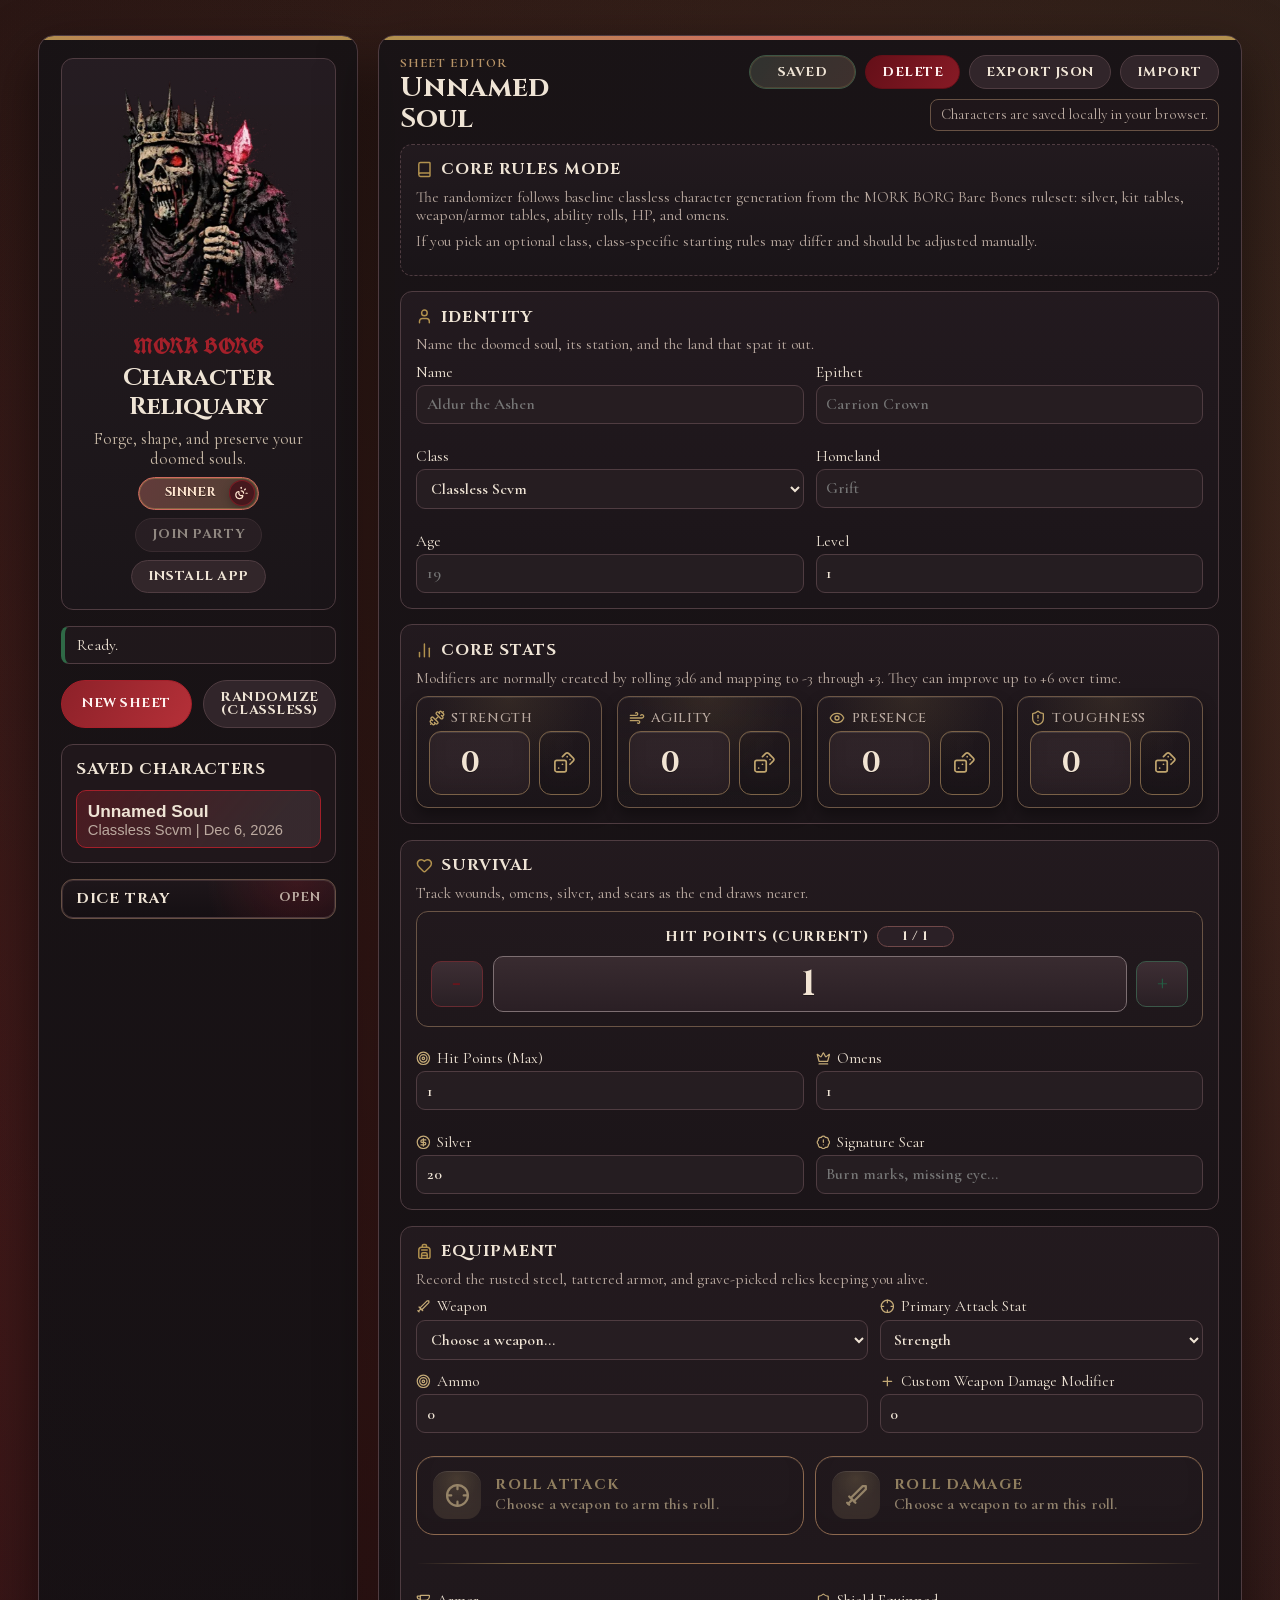
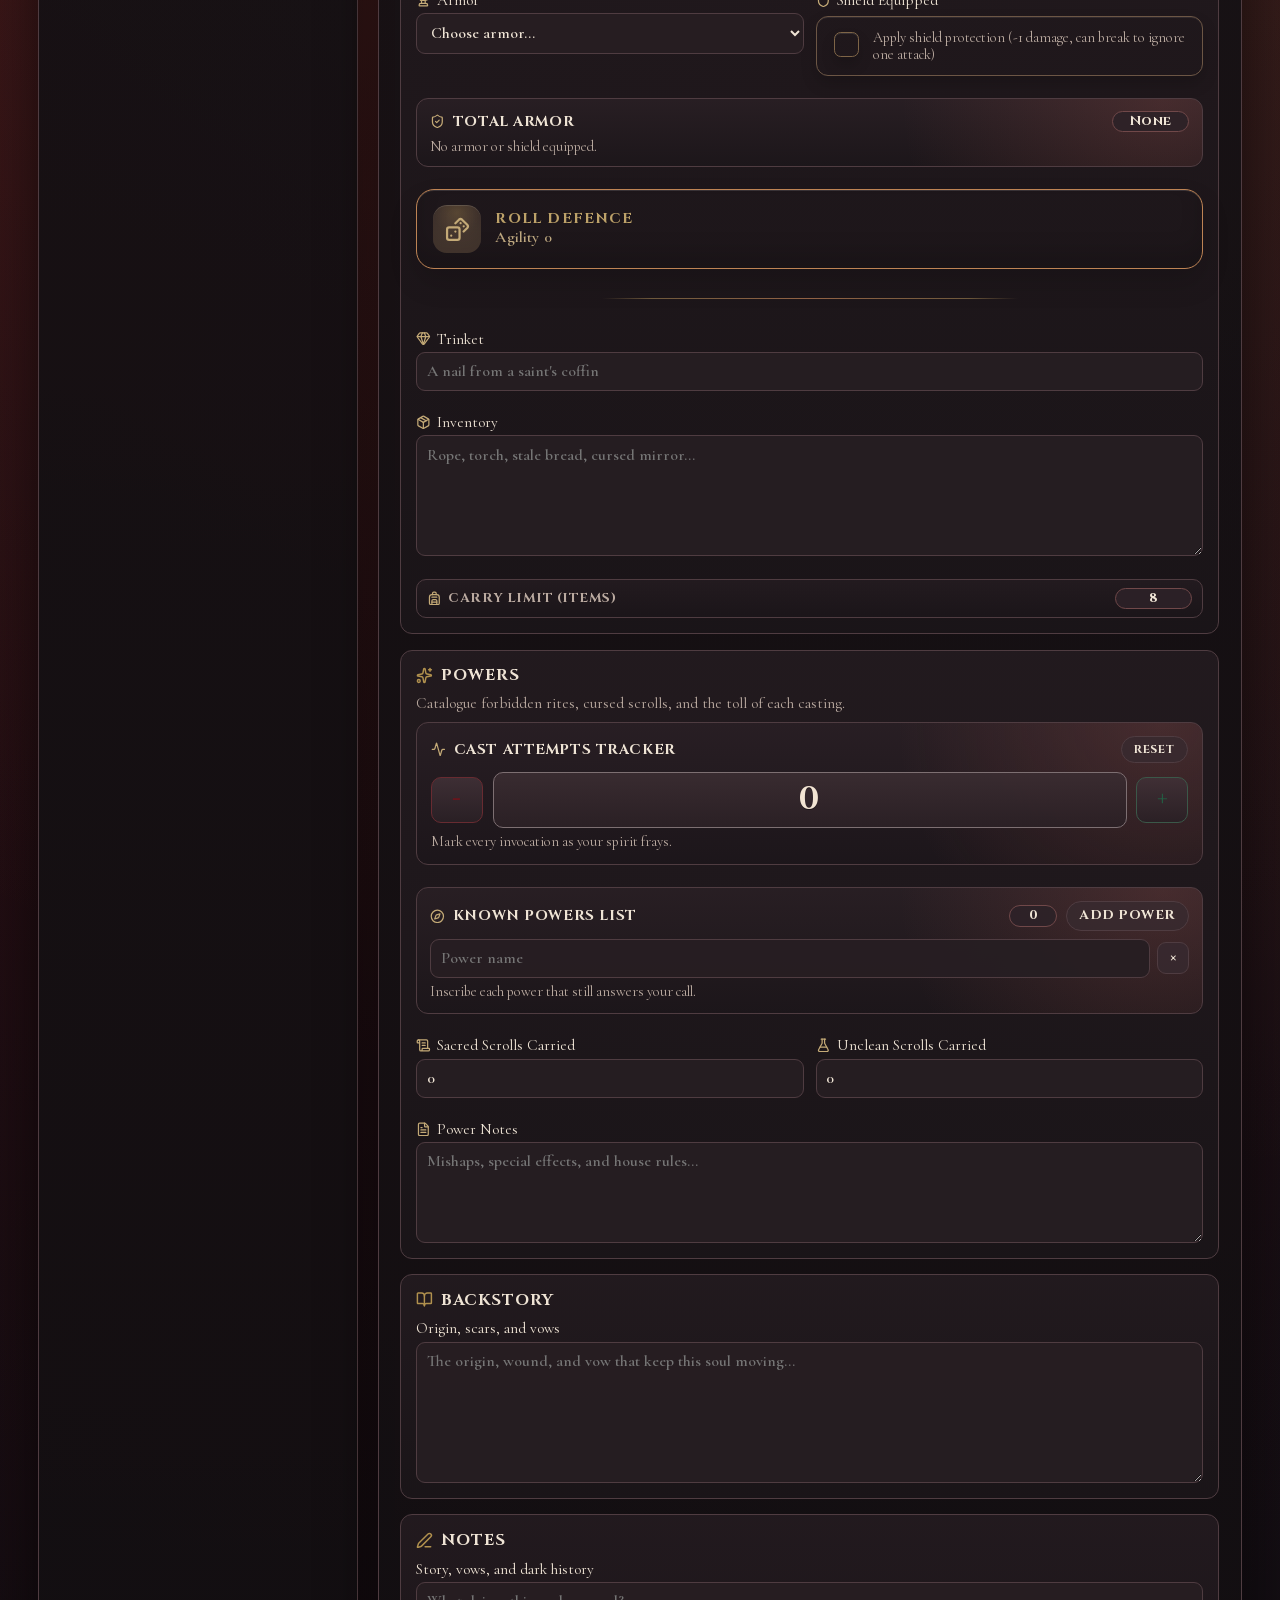
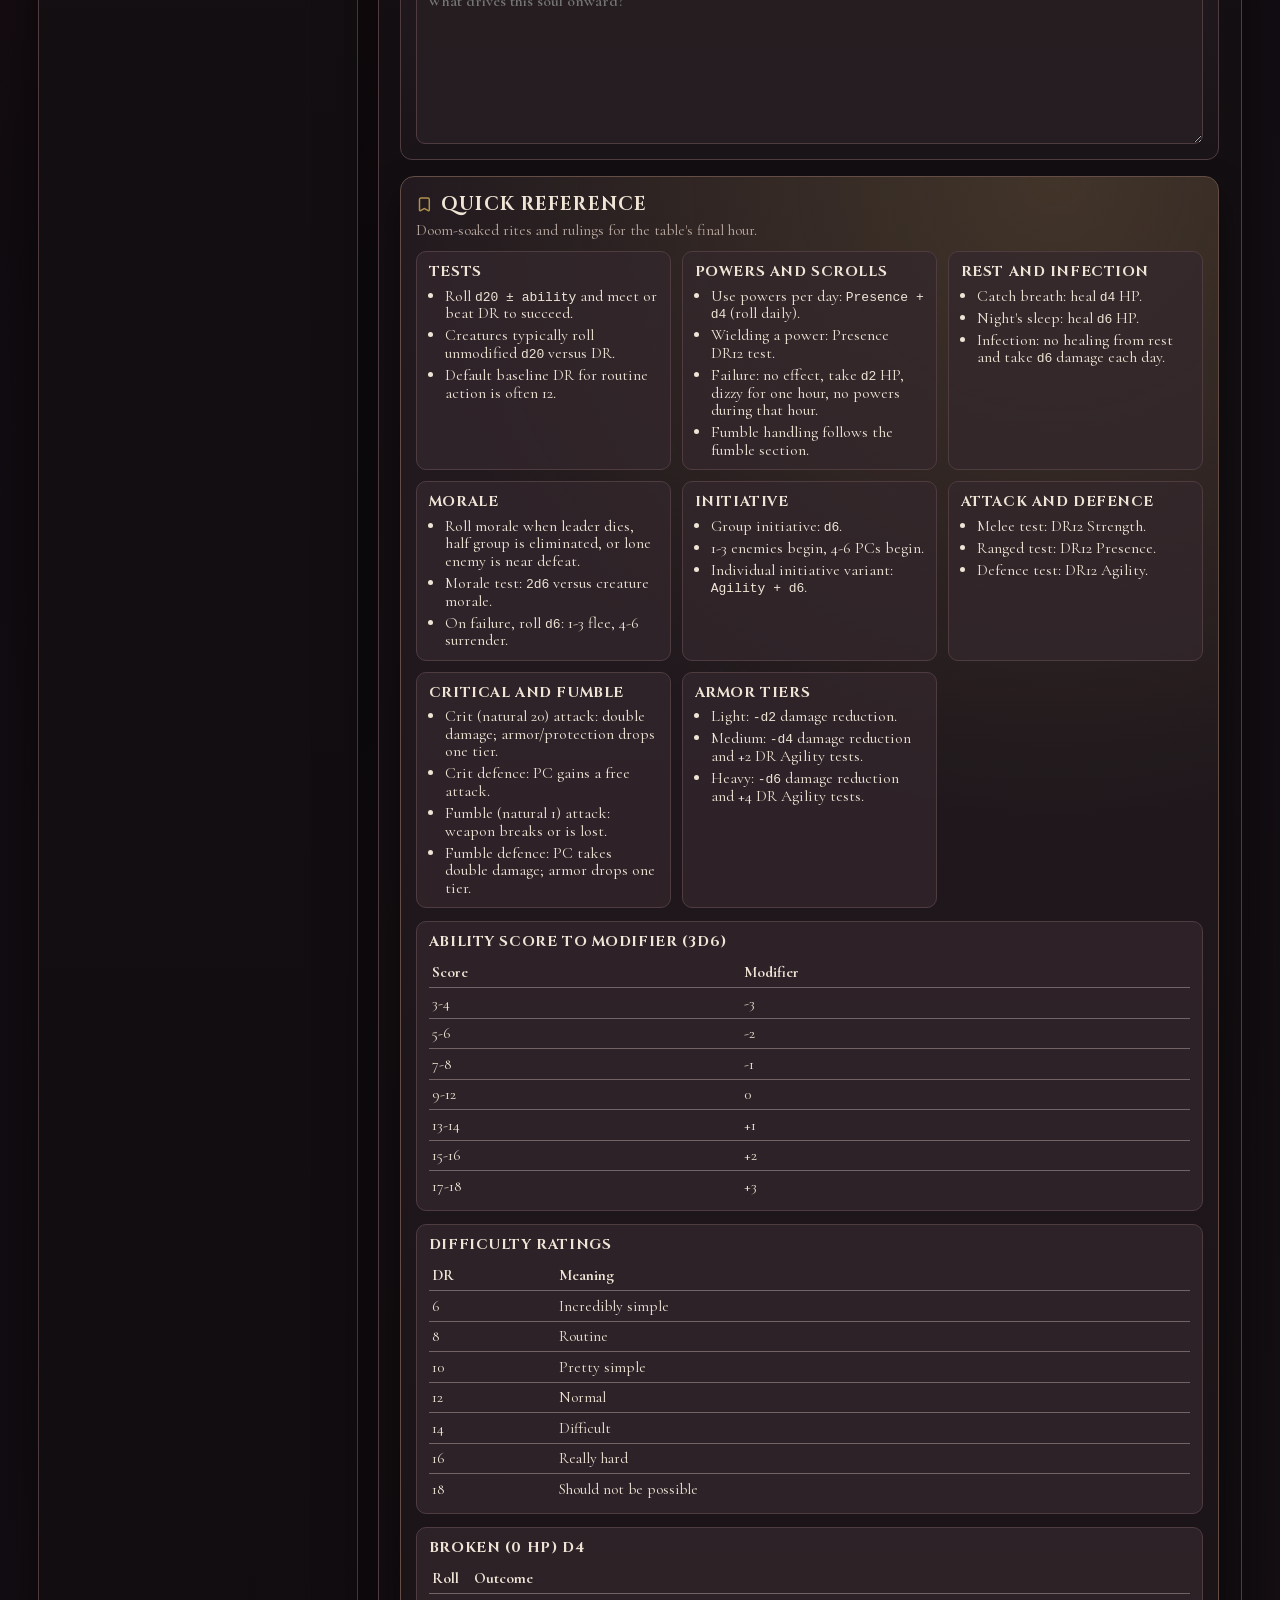
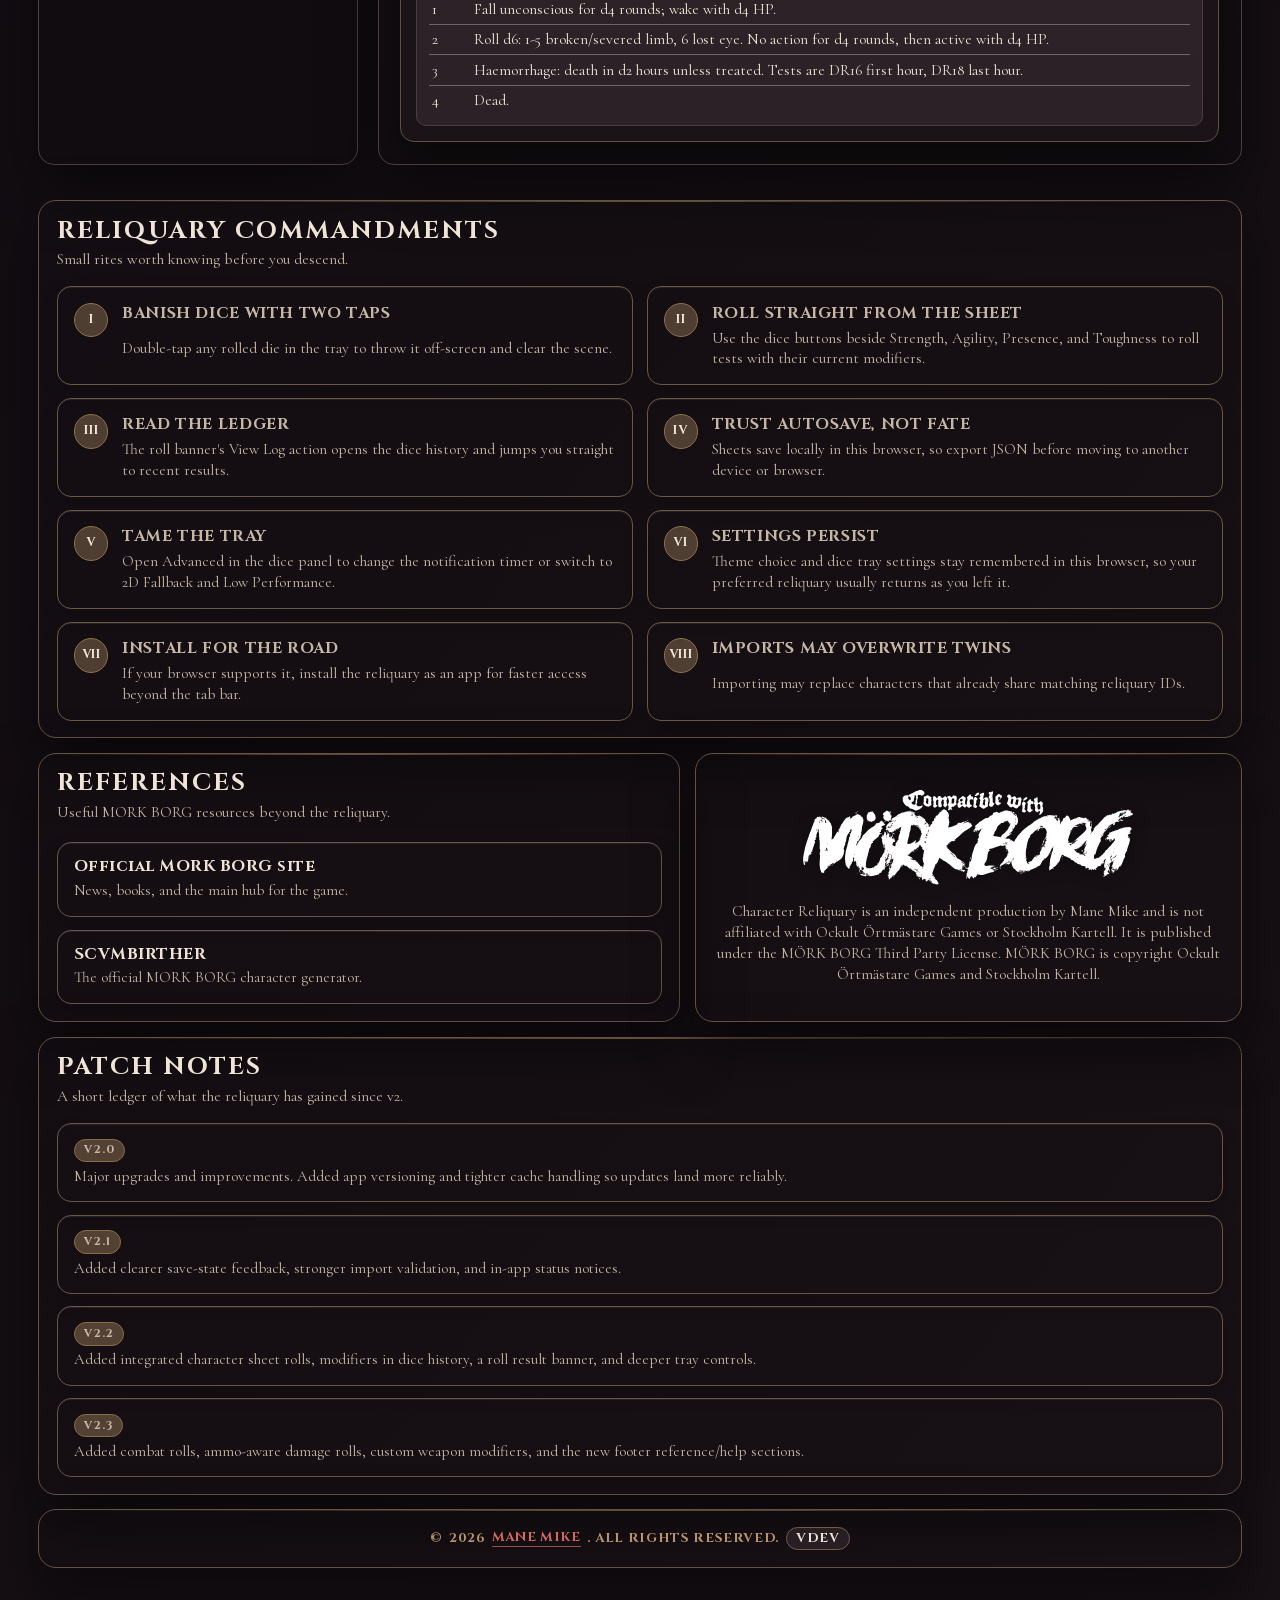
==== public/index.html @ d34fecc7 "Improved roll banner layout and colours" ====
<!doctype html>
<html lang="en">

<head>
  <meta charset="UTF-8" />
  <meta name="viewport" content="width=device-width, initial-scale=1.0" />
  <meta http-equiv="Content-Security-Policy"
    content="default-src 'self'; script-src 'self' 'sha256-rhWmlvLJFRKJzymhoEOUZwun7pP+y8pGT35VsnEVZ4U='; style-src 'self' 'unsafe-inline'; img-src 'self' data: blob:; font-src 'self'; connect-src 'self'; worker-src 'self'; manifest-src 'self'; object-src 'none'; base-uri 'none'; form-action 'self'; frame-src 'none'" />
  <meta name="referrer" content="strict-origin-when-cross-origin" />
  <title>MORK BORG Character Sheet Generator | Character Reliquary</title>
  <meta name="description"
    content="Generate, edit, and store MORK BORG character sheets in Character Reliquary. Randomize classless builds, track stats, and export JSON backups." />
  <meta name="robots" content="index,follow,max-snippet:-1,max-image-preview:large,max-video-preview:-1" />
  <link rel="canonical" href="https://character-reliquary.manemike.com/" />
  <link rel="icon" type="image/webp" href="assets/logos/CRLogo.webp" />
  <link rel="apple-touch-icon" href="/assets/pwa/apple-touch-icon.png" />
  <link rel="manifest" href="/manifest.webmanifest" />
  <meta name="theme-color" content="#120e11" />
  <meta property="og:locale" content="en_US" />
  <meta property="og:type" content="website" />
  <meta property="og:site_name" content="Character Reliquary" />
  <meta property="og:title" content="MORK BORG Character Sheet Generator | Character Reliquary" />
  <meta property="og:description"
    content="Generate, edit, and store MORK BORG character sheets in Character Reliquary. Randomize classless builds, track stats, and export JSON backups." />
  <meta property="og:url" content="https://character-reliquary.manemike.com/" />
  <meta property="og:image" content="https://character-reliquary.manemike.com/assets/logos/CRBanner.webp" />
  <meta property="og:image:alt" content="Character Reliquary banner art" />
  <meta name="twitter:card" content="summary_large_image" />
  <meta name="twitter:title" content="MORK BORG Character Sheet Generator | Character Reliquary" />
  <meta name="twitter:description"
    content="Generate, edit, and store MORK BORG character sheets in Character Reliquary. Randomize classless builds, track stats, and export JSON backups." />
  <meta name="twitter:image" content="https://character-reliquary.manemike.com/assets/logos/CRBanner.webp" />
  <meta name="twitter:image:alt" content="Character Reliquary banner art" />
  <script type="application/ld+json">
      {
        "@context": "https://schema.org",
        "@type": "WebApplication",
        "name": "Character Reliquary",
        "url": "https://character-reliquary.manemike.com/",
        "applicationCategory": "GameApplication",
        "operatingSystem": "Any",
        "description": "Generate, edit, and store MORK BORG character sheets in Character Reliquary. Randomize classless builds, track stats, and export JSON backups.",
        "inLanguage": "en-US",
        "author": {
          "@type": "Person",
          "name": "Mane Mike"
        },
        "creator": {
          "@type": "Person",
          "name": "Mane Mike"
        }
      }
    </script>
  <script src="theme-init.js?v=20260305-csp-init-1"></script>
  <link rel="stylesheet" href="styles.css?v=20260306-footer-mobile-grid-fix-1" />
</head>

<body>
  <div class="app-shell">
    <aside class="vault-panel">
      <div class="brand">
        <div class="brand-logo-wrap">
          <img class="brand-logo brand-logo-dark" src="assets/logos/CRLogo-desktop.webp"
            srcset="assets/logos/CRLogo-mobile.webp 302w, assets/logos/CRLogo-desktop.webp 806w"
            sizes="(max-width: 700px) 34vw, 13rem" alt="Character Reliquary logo" width="806" height="960"
            loading="eager" decoding="async" fetchpriority="high" />
          <img class="brand-logo brand-logo-light" src="assets/logos/CRLogoLight-desktop.webp"
            srcset="assets/logos/CRLogoLight-mobile.webp 302w, assets/logos/CRLogoLight-desktop.webp 806w"
            sizes="(max-width: 700px) 34vw, 13rem" alt="Character Reliquary logo" width="806" height="960"
            loading="eager" decoding="async" fetchpriority="high" />
        </div>
        <div class="brand-copy">
          <p class="brand-mark">MORK BORG</p>
          <div class="brand-title-row">
            <h1>Character Reliquary</h1>
          </div>
          <p class="brand-sub">Forge, shape, and preserve your doomed souls.</p>
          <div class="brand-quick-actions">
            <button id="theme-toggle" class="btn btn-ghost theme-toggle brand-theme-toggle" type="button" role="switch"
              aria-pressed="true" aria-checked="true" aria-label="Switch theme" title="Switch theme">
              <span class="theme-toggle-glyph" aria-hidden="true">
                <i class="stat-lucide theme-toggle-icon" data-lucide="sun-moon"></i>
              </span>
              <span class="theme-toggle-label">Sinner</span>
            </button>
            <span id="join-party-tooltip" class="brand-share-tooltip" aria-label="Join Party coming soon" tabindex="0">
              <button class="btn btn-ghost brand-share-btn" type="button" disabled aria-disabled="true" tabindex="-1">
                Join Party
              </button>
              <span class="brand-share-tooltip-note" role="note">Coming Soon</span>
            </span>
            <button id="install-app" class="btn btn-ghost brand-install-btn" type="button"
              aria-label="Install app locally" title="Install app locally">
              Install App
            </button>
          </div>
        </div>
      </div>

      <p id="status" class="status" role="status" aria-live="polite">Ready.</p>

      <div class="vault-actions">
        <button id="new-character" class="btn btn-primary" type="button">
          New Sheet
        </button>
        <button id="random-character" class="btn btn-ghost" type="button">
          Randomize (Classless)
        </button>
      </div>

      <section class="vault-list-wrap">
        <h2>Saved Characters</h2>
        <p id="list-empty" class="muted">No saved characters yet.</p>
        <ul id="character-list" class="character-list"></ul>
      </section>

      <div id="dice-panel-desktop-slot" class="dice-panel-slot dice-panel-slot-desktop">
        <section id="dice-panel" class="dice-panel" data-collapsed="true">
          <button id="dice-toggle" class="dice-toggle" type="button" aria-expanded="false"
            aria-controls="dice-panel-body">
            <span>Dice Tray</span>
            <span class="dice-toggle-hint">Open</span>
          </button>

          <div id="dice-panel-body" class="dice-panel-body" hidden>
            <div id="dice-preview-host" class="dice-preview-host" aria-hidden="true">
              <canvas id="dice-preview-canvas" aria-label="3D preview dice canvas" hidden></canvas>
              <div id="dice-fallback" class="dice-fallback" hidden></div>
            </div>

            <div class="dice-chip-row" aria-label="Quick dice">
              <button type="button" class="dice-chip" data-dice-chip="d2" aria-pressed="false">d2</button>
              <button type="button" class="dice-chip" data-dice-chip="d4" aria-pressed="false">d4</button>
              <button type="button" class="dice-chip" data-dice-chip="d6" aria-pressed="false">d6</button>
              <button type="button" class="dice-chip" data-dice-chip="d8" aria-pressed="false">d8</button>
              <button type="button" class="dice-chip" data-dice-chip="d10" aria-pressed="false">d10</button>
              <button type="button" class="dice-chip" data-dice-chip="d12" aria-pressed="false">d12</button>
              <button type="button" class="dice-chip" data-dice-chip="d20" aria-pressed="false">d20</button>
              <button type="button" class="dice-chip" data-dice-chip="d100" aria-pressed="false">d100</button>
            </div>

            <div class="dice-controls">
              <button id="dice-roll-btn" class="btn btn-primary dice-roll-btn" type="button">
                Roll d20
              </button>
              <button id="dice-clear-btn" class="btn btn-ghost dice-clear-btn" type="button">
                Clear
              </button>
            </div>

            <p id="dice-status" class="dice-status" role="status" aria-live="polite">
              Dice tray ready.
            </p>

            <section class="dice-history-wrap">
              <h4>Last 10 Rolls</h4>
              <ul id="dice-history" class="dice-history"></ul>
              <button id="dice-purge-btn" class="btn btn-danger dice-purge-btn" type="button">
                Purge The Ledgers
              </button>
            </section>

            <details id="dice-advanced" class="dice-advanced">
              <summary>Advanced</summary>
              <div class="dice-advanced-grid">
                <label class="dice-switch-label" for="dice-force-2d">
                  <input id="dice-force-2d" type="checkbox" />
                  Force 2D Fallback
                </label>
                <label class="dice-switch-label" for="dice-low-performance">
                  <input id="dice-low-performance" type="checkbox" />
                  Low Performance
                </label>
                <label class="dice-setting-field" for="dice-banner-seconds">
                  <span class="dice-setting-label">Notification Timer</span>
                  <span class="dice-setting-input">
                    <input id="dice-banner-seconds" type="number" min="5" max="120" step="1" inputmode="numeric" />
                    <span class="dice-setting-suffix">seconds</span>
                  </span>
                </label>
              </div>
            </details>
          </div>
        </section>
      </div>
    </aside>

    <main class="sheet-panel">
      <header class="sheet-header">
        <div>
          <p class="section-kicker">Sheet Editor</p>
          <h2 class="sheet-title-row">
            <span id="sheet-title">Unnamed Soul</span>
            <span id="sheet-title-epithet" class="sheet-title-epithet" hidden></span>
          </h2>
        </div>

        <div class="header-actions">
          <button id="save-indicator" class="btn btn-ghost autosave-indicator" type="button" disabled
            aria-disabled="true" aria-live="polite" aria-atomic="true" tabindex="-1" title="Changes saved locally"
            data-state="saved">
            Saved
          </button>
          <button id="delete-character" class="btn btn-danger" type="button">
            Delete
          </button>
          <div class="header-actions-secondary">
            <button id="export-character" class="btn btn-ghost" type="button">
              Export JSON
            </button>
            <button id="import-character" class="btn btn-ghost" type="button">
              Import
            </button>
          </div>
          <input id="import-file" type="file" accept=".json" hidden />
          <p class="header-actions-note">Characters are saved locally in your browser.</p>
        </div>
      </header>

      <form id="character-form" autocomplete="off">
        <section class="sheet-section rules-section">
          <h3 class="heading-with-icon">
            <i class="heading-lucide" data-lucide="book" aria-hidden="true"></i>
            <span>Core Rules Mode</span>
          </h3>
          <p class="field-help">
            The randomizer follows baseline classless character generation from the MORK BORG
            Bare Bones ruleset: silver, kit tables, weapon/armor tables, ability rolls, HP, and
            omens.
          </p>
          <p class="field-help">
            If you pick an optional class, class-specific starting rules may differ and should be
            adjusted manually.
          </p>
        </section>

        <section class="sheet-section">
          <h3 class="heading-with-icon">
            <i class="heading-lucide" data-lucide="user" aria-hidden="true"></i>
            <span>Identity</span>
          </h3>
          <p class="field-help">Name the doomed soul, its station, and the land that spat it out.</p>
          <div class="fields two-col">
            <label>
              Name
              <input id="name" maxlength="60" placeholder="Aldur the Ashen" />
            </label>
            <label>
              Epithet
              <input id="epithet" list="epithet-options" maxlength="80" placeholder="Carrion Crown" />
              <datalist id="epithet-options">
                <option value="Bearer of Rotten Light"></option>
                <option value="Saint of Ruined Bells"></option>
                <option value="Sworn to the Last Dusk"></option>
                <option value="Pilgrim of the Burning Mire"></option>
                <option value="Keeper of Splintered Teeth"></option>
                <option value="Witness to the Black Sun"></option>
                <option value="Vagrant of Broken Relics"></option>
                <option value="Herald of the Pale Feast"></option>
                <option value="Ash-Crowned Graverobber"></option>
                <option value="Bell-Toll Penitent"></option>
              </datalist>
            </label>
            <label>
              Class
              <select id="className">
                <option value="Classless Scvm">Classless Scvm</option>
                <option value="Fanged Deserter">Fanged Deserter</option>
                <option value="Gutterborn Scum">Gutterborn Scum</option>
                <option value="Esoteric Hermit">Esoteric Hermit</option>
                <option value="Wretched Royalty">Wretched Royalty</option>
                <option value="Heretical Priest">Heretical Priest</option>
                <option value="Occult Herbmaster">Occult Herbmaster</option>
                <option value="Pale One">Pale One</option>
                <option value="Child of the Swamp">Child of the Swamp</option>
                <option value="Other">Other / Homebrew</option>
              </select>
            </label>
            <label>
              Homeland
              <input id="homeland" list="homeland-options" maxlength="80" placeholder="Grift" />
              <datalist id="homeland-options">
                <option value="Grift"></option>
                <option value="Kerguz"></option>
                <option value="Sarkash"></option>
                <option value="Tveland"></option>
                <option value="Bergen Chrypt"></option>
                <option value="Galgenbeck outskirts"></option>
                <option value="Valley of the Unfortunate Undead"></option>
                <option value="A nameless plague village"></option>
                <option value="An unmarked battlefield"></option>
                <option value="A ruined monastery"></option>
              </datalist>
            </label>
            <label>
              Age
              <input id="age" type="number" min="8" max="120" step="1" placeholder="19" />
            </label>
            <label>
              Level
              <input id="level" type="number" min="1" max="20" step="1" />
            </label>
          </div>
        </section>

        <section class="sheet-section">
          <h3 class="heading-with-icon">
            <i class="heading-lucide" data-lucide="bar-chart-2" aria-hidden="true"></i>
            <span>Core Stats</span>
          </h3>
          <p class="field-help">
            Modifiers are normally created by rolling 3d6 and mapping to -3 through +3. They can
            improve up to +6 over time.
          </p>
          <div class="fields stat-grid core-stats-grid">
            <div class="core-stat-field">
              <label class="label-with-icon" for="strength">
                <i class="stat-lucide" data-lucide="dumbbell" aria-hidden="true"></i>
                <span>Strength</span>
              </label>
              <div class="core-stat-controls">
                <input class="core-stat-input" id="strength" type="number" min="-3" max="6" step="1" />
                <button class="core-stat-roll-btn" type="button" data-core-stat-roll="strength"
                  aria-label="Roll Strength test" title="Roll Strength test">
                  <i class="core-stat-roll-icon" data-lucide="dices" aria-hidden="true"></i>
                </button>
              </div>
            </div>
            <div class="core-stat-field">
              <label class="label-with-icon" for="agility">
                <i class="stat-lucide" data-lucide="wind" aria-hidden="true"></i>
                <span>Agility</span>
              </label>
              <div class="core-stat-controls">
                <input class="core-stat-input" id="agility" type="number" min="-3" max="6" step="1" />
                <button class="core-stat-roll-btn" type="button" data-core-stat-roll="agility"
                  aria-label="Roll Agility test" title="Roll Agility test">
                  <i class="core-stat-roll-icon" data-lucide="dices" aria-hidden="true"></i>
                </button>
              </div>
            </div>
            <div class="core-stat-field">
              <label class="label-with-icon" for="presence">
                <i class="stat-lucide" data-lucide="eye" aria-hidden="true"></i>
                <span>Presence</span>
              </label>
              <div class="core-stat-controls">
                <input class="core-stat-input" id="presence" type="number" min="-3" max="6" step="1" />
                <button class="core-stat-roll-btn" type="button" data-core-stat-roll="presence"
                  aria-label="Roll Presence test" title="Roll Presence test">
                  <i class="core-stat-roll-icon" data-lucide="dices" aria-hidden="true"></i>
                </button>
              </div>
            </div>
            <div class="core-stat-field">
              <label class="label-with-icon" for="toughness">
                <i class="stat-lucide" data-lucide="shield-alert" aria-hidden="true"></i>
                <span>Toughness</span>
              </label>
              <div class="core-stat-controls">
                <input class="core-stat-input" id="toughness" type="number" min="-3" max="6" step="1" />
                <button class="core-stat-roll-btn" type="button" data-core-stat-roll="toughness"
                  aria-label="Roll Toughness test" title="Roll Toughness test">
                  <i class="core-stat-roll-icon" data-lucide="dices" aria-hidden="true"></i>
                </button>
              </div>
            </div>
          </div>
        </section>

        <section class="sheet-section">
          <h3 class="heading-with-icon">
            <i class="heading-lucide" data-lucide="heart" aria-hidden="true"></i>
            <span>Survival</span>
          </h3>
          <p class="field-help">Track wounds, omens, silver, and scars as the end draws nearer.</p>
          <div class="fields two-col">
            <article class="power-tracker-card hp-tracker-card span-2" id="hp-current-card">
              <div class="power-tracker-head">
                <h4>Hit Points (Current)</h4>
                <output id="hp-current-counter" class="tracker-count">1 / 1</output>
              </div>
              <div class="tracker-controls">
                <button class="tracker-btn tracker-btn-minus" type="button" data-hp-action="decrement"
                  aria-label="Decrease current hit points">
                  -
                </button>
                <output id="hp-current-display" class="tracker-value hp-tracker-value">
                  <span id="hp-current-value">1</span>
                  <span id="hp-current-skull" class="hp-current-skull" hidden aria-hidden="true">☠</span>
                </output>
                <button class="tracker-btn tracker-btn-plus" type="button" data-hp-action="increment"
                  aria-label="Increase current hit points">
                  +
                </button>
              </div>
              <p id="hp-current-hint" class="tracker-hint" hidden>Current HP cannot exceed Max HP.</p>
              <input id="hpCurrent" type="number" min="-30" max="50" step="1" hidden aria-hidden="true" />
            </article>
            <label>
              <span class="label-with-icon">
                <i class="stat-lucide" data-lucide="target" aria-hidden="true"></i>
                <span>Hit Points (Max)</span>
              </span>
              <input id="hpMax" type="number" min="1" max="30" step="1" />
            </label>
            <label>
              <span class="label-with-icon">
                <i class="stat-lucide" data-lucide="crown" aria-hidden="true"></i>
                <span>Omens</span>
              </span>
              <input id="omens" type="number" min="0" max="9" step="1" />
            </label>
            <label>
              <span class="label-with-icon">
                <i class="stat-lucide" data-lucide="circle-dollar-sign" aria-hidden="true"></i>
                <span>Silver</span>
              </span>
              <input id="silver" type="number" min="0" max="9999" step="1" />
            </label>
            <label>
              <span class="label-with-icon">
                <i class="stat-lucide" data-lucide="badge-alert" aria-hidden="true"></i>
                <span>Signature Scar</span>
              </span>
              <input id="scars" maxlength="120" placeholder="Burn marks, missing eye..." />
            </label>
          </div>
        </section>

        <section class="sheet-section">
          <h3 class="heading-with-icon">
            <i class="heading-lucide" data-lucide="backpack" aria-hidden="true"></i>
            <span>Equipment</span>
          </h3>
          <p class="field-help">
            Record the rusted steel, tattered armor, and grave-picked relics keeping you alive.
          </p>
          <div class="fields two-col">
            <div class="equipment-attack-cluster span-2">
              <label>
                <span class="label-with-icon">
                  <i id="weapon-field-icon" class="stat-lucide" data-lucide="sword" aria-hidden="true"></i>
                  <span>Weapon</span>
                </span>
                <select id="weapon">
                  <option value="">Choose a weapon...</option>
                  <option value="Unarmed (d2)">Unarmed (d2)</option>
                  <option value="Femur (d4)">Femur (d4)</option>
                  <option value="Staff (d4)">Staff (d4)</option>
                  <option value="Shortsword (d4)">Shortsword (d4)</option>
                  <option value="Knife (d4)">Knife (d4)</option>
                  <option value="Warhammer (d6)">Warhammer (d6)</option>
                  <option value="Sword (d6)">Sword (d6)</option>
                  <option value="Bow (d6)">
                    Bow (d6)
                  </option>
                  <option value="Flail (d8)">Flail (d8)</option>
                  <option value="Crossbow (d8)">
                    Crossbow (d8)
                  </option>
                  <option value="Zweihander (d10)">Zweihander (d10)</option>
                  <option value="__custom__">Custom weapon...</option>
                </select>
              </label>
              <label>
                <span class="label-with-icon">
                  <i class="stat-lucide" data-lucide="crosshair" aria-hidden="true"></i>
                  <span>Primary Attack Stat</span>
                </span>
                <select id="attack">
                  <option value="Strength">Strength</option>
                  <option value="Presence">Presence</option>
                </select>
              </label>
              <label>
                <span class="label-with-icon">
                  <i class="stat-lucide" data-lucide="target" aria-hidden="true"></i>
                  <span>Ammo</span>
                </span>
                <input id="ammo" type="number" min="0" max="999" step="1" inputmode="numeric" />
              </label>
              <label>
                <span class="label-with-icon">
                  <i class="stat-lucide" data-lucide="plus" aria-hidden="true"></i>
                  <span>Custom Weapon Damage Modifier</span>
                </span>
                <input id="weaponCustomDamageModifier" type="number" min="-20" max="20" step="1" inputmode="numeric" />
              </label>
            </div>
            <label id="weapon-custom-name-wrap" class="is-hidden" hidden>
              Custom Weapon Name
              <input id="weaponCustomName" maxlength="80" placeholder="Hooked chainblade" disabled />
            </label>
            <label id="weapon-custom-die-wrap" class="is-hidden" hidden>
              Custom Weapon Damage Die (dX)
              <input id="weaponCustomDie" type="number" min="2" max="20" step="1" disabled />
            </label>
            <div class="equipment-roll-row equipment-attack-row equipment-roll-row-split span-2">
              <button id="attack-roll-btn" class="equipment-roll-btn equipment-attack-btn" type="button"
                data-attack-roll disabled>
                <span class="equipment-roll-btn-glyph" aria-hidden="true">
                  <i class="stat-lucide equipment-roll-btn-icon" data-lucide="crosshair"></i>
                </span>
                <span class="equipment-roll-btn-copy">
                  <span class="equipment-roll-btn-label">Roll Attack</span>
                  <span id="attack-roll-btn-meta" class="equipment-roll-btn-meta">Choose a weapon to arm this
                    roll.</span>
                </span>
              </button>
              <button id="attack-damage-roll-btn" class="equipment-roll-btn equipment-attack-damage-btn" type="button"
                data-attack-damage-roll disabled>
                <span class="equipment-roll-btn-glyph" aria-hidden="true">
                  <i id="attack-damage-roll-icon" class="stat-lucide equipment-roll-btn-icon" data-lucide="sword"></i>
                </span>
                <span class="equipment-roll-btn-copy">
                  <span class="equipment-roll-btn-label">Roll Damage</span>
                  <span id="attack-damage-roll-btn-meta" class="equipment-roll-btn-meta">Choose a weapon to arm this
                    roll.</span>
                </span>
              </button>
            </div>
            <div class="equipment-roll-break equipment-roll-break-attack span-2" data-sheet-roll-break
              aria-hidden="true"></div>
            <label>
              <span class="label-with-icon">
                <i class="stat-lucide" data-lucide="anvil" aria-hidden="true"></i>
                <span>Armor</span>
              </span>
              <select id="armor">
                <option value="">Choose armor...</option>
                <option value="No armor">No armor</option>
                <option value="Light armor (-d2 damage)">Light armor (-d2 damage)</option>
                <option value="Medium armor (-d4 damage, DR +2 Agility tests)">
                  Medium armor (-d4 damage, DR +2 Agility tests)
                </option>
                <option value="Heavy armor (-d6 damage, DR +4 Agility tests)">
                  Heavy armor (-d6 damage, DR +4 Agility tests)
                </option>
                <option value="__custom__">Custom armor...</option>
              </select>
            </label>
            <label id="armor-custom-name-wrap" class="is-hidden" hidden>
              Custom Armor Name
              <input id="armorCustomName" maxlength="80" placeholder="Barbed lamellar" disabled />
            </label>
            <label id="armor-custom-die-wrap" class="is-hidden" hidden>
              Custom Armor Reduction Die (dX)
              <input id="armorCustomDie" type="number" min="2" max="20" step="1" disabled />
            </label>
            <label class="equipment-toggle">
              <span class="label-with-icon">
                <i class="stat-lucide" data-lucide="shield" aria-hidden="true"></i>
                <span>Shield Equipped</span>
              </span>
              <span class="checkbox-row checkbox-row-shield">
                <input id="shieldEquipped" type="checkbox" />
                <span>Apply shield protection (-1 damage, can break to ignore one attack)</span>
              </span>
            </label>
            <article class="equipment-summary-card span-2" id="armor-summary-card">
              <div class="equipment-summary-head">
                <h4 class="heading-with-icon">
                  <i class="stat-lucide" data-lucide="shield-check" aria-hidden="true"></i>
                  <span>Total Armor</span>
                </h4>
                <output id="armor-total-value" class="tracker-count">None</output>
              </div>
              <p id="armor-total-meta" class="tracker-hint">No armor or shield equipped.</p>
            </article>
            <div class="equipment-roll-row equipment-defence-row span-2">
              <button id="defence-roll-btn" class="equipment-roll-btn equipment-defence-btn" type="button"
                data-defence-roll>
                <span class="equipment-roll-btn-glyph" aria-hidden="true">
                  <i class="stat-lucide equipment-roll-btn-icon" data-lucide="dices"></i>
                </span>
                <span class="equipment-roll-btn-copy">
                  <span class="equipment-roll-btn-label">Roll Defence</span>
                  <span id="defence-roll-btn-meta" class="equipment-roll-btn-meta">Agility +0</span>
                </span>
              </button>
            </div>
            <div class="equipment-roll-break equipment-roll-break-defence span-2" data-sheet-roll-break
              aria-hidden="true"></div>
            <div id="scroll-gear-warning" class="tracker-hint equipment-warning span-2" hidden>
              <span class="equipment-warning-text">
                Warning: scroll Powers normally fail while using a zweihander or medium/heavy armor.
                This may be overridden by the GM.
              </span>
              <button id="scroll-gear-warning-dismiss" class="equipment-warning-dismiss" type="button"
                aria-label="Dismiss scroll equipment warning" title="Dismiss warning">
                ×
              </button>
            </div>
            <label class="span-2">
              <span class="label-with-icon">
                <i class="stat-lucide" data-lucide="gem" aria-hidden="true"></i>
                <span>Trinket</span>
              </span>
              <input id="trinket" list="trinket-options" maxlength="120" placeholder="A nail from a saint's coffin" />
              <datalist id="trinket-options">
                <option value="A tooth carved with scripture"></option>
                <option value="A key with no known lock"></option>
                <option value="A mirror shard showing another face"></option>
                <option value="A bell that rings only underwater"></option>
                <option value="A vial of grave dirt and silver filings"></option>
                <option value="A saint's fingerbone wrapped in linen"></option>
                <option value="A black coin stamped with a blind eye"></option>
                <option value="A prayer strip sewn into skin"></option>
                <option value="A rusted knucklebone reliquary"></option>
                <option value="A tiny iron idol missing its head"></option>
              </datalist>
            </label>
            <label class="span-2">
              <span class="label-with-icon">
                <i class="stat-lucide" data-lucide="package" aria-hidden="true"></i>
                <span>Inventory</span>
              </span>
              <textarea id="inventory" rows="5" placeholder="Rope, torch, stale bread, cursed mirror..."></textarea>
            </label>
            <article class="power-summary-chip span-2">
              <span class="power-summary-label label-with-icon">
                <i class="stat-lucide" data-lucide="backpack" aria-hidden="true"></i>
                <span>Carry Limit (Items)</span>
              </span>
              <output id="carry-limit-readout" class="tracker-count">8</output>
            </article>
          </div>
        </section>

        <section class="sheet-section">
          <h3 class="heading-with-icon">
            <i class="heading-lucide" data-lucide="sparkles" aria-hidden="true"></i>
            <span>Powers</span>
          </h3>
          <p class="field-help">Catalogue forbidden rites, cursed scrolls, and the toll of each casting.</p>
          <div class="fields two-col">
            <div class="power-trackers power-trackers-single span-2">
              <article class="power-tracker-card" id="powers-cast-card">
                <div class="power-tracker-head power-tracker-head-with-action">
                  <h4 class="heading-with-icon">
                    <i class="stat-lucide" data-lucide="activity" aria-hidden="true"></i>
                    <span>Cast Attempts Tracker</span>
                  </h4>
                  <button class="btn btn-ghost tracker-reset-btn" type="button" data-power-action="reset"
                    data-power-target="cast" aria-label="Reset cast attempts">
                    Reset
                  </button>
                </div>
                <div class="tracker-controls">
                  <button class="tracker-btn tracker-btn-minus" type="button" data-power-action="decrement"
                    data-power-target="cast" aria-label="Decrease cast attempts">
                    -
                  </button>
                  <output id="powers-cast-display" class="tracker-value">0</output>
                  <button class="tracker-btn tracker-btn-plus" type="button" data-power-action="increment"
                    data-power-target="cast" aria-label="Increase cast attempts">
                    +
                  </button>
                </div>
                <p class="tracker-hint">Mark every invocation as your spirit frays.</p>
              </article>
            </div>
            <article class="known-powers-block span-2">
              <div class="known-powers-head">
                <h4 class="heading-with-icon">
                  <i class="stat-lucide" data-lucide="compass" aria-hidden="true"></i>
                  <span>Known Powers List</span>
                </h4>
                <div class="known-powers-tools">
                  <output id="powers-known-counter" class="tracker-count known-powers-count"
                    aria-label="Known powers count" title="Known powers count">0</output>
                  <button id="add-known-power" class="btn btn-ghost known-power-add" type="button">
                    Add Power
                  </button>
                </div>
              </div>
              <div id="known-powers-list" class="known-powers-list"></div>
              <p class="tracker-hint">Inscribe each power that still answers your call.</p>
            </article>
            <input id="powersKnownCount" type="number" min="0" max="99" step="1" hidden aria-hidden="true" />
            <input id="powersCastToday" type="number" min="0" step="1" hidden aria-hidden="true" />
            <textarea id="powersKnown" hidden aria-hidden="true"></textarea>
            <label>
              <span class="label-with-icon">
                <i class="stat-lucide" data-lucide="scroll-text" aria-hidden="true"></i>
                <span>Sacred Scrolls Carried</span>
              </span>
              <input id="sacredScrolls" type="number" min="0" max="99" step="1" />
            </label>
            <label>
              <span class="label-with-icon">
                <i class="stat-lucide" data-lucide="flask-conical" aria-hidden="true"></i>
                <span>Unclean Scrolls Carried</span>
              </span>
              <input id="uncleanScrolls" type="number" min="0" max="99" step="1" />
            </label>
            <label class="span-2">
              <span class="label-with-icon">
                <i class="stat-lucide" data-lucide="file-text" aria-hidden="true"></i>
                <span>Power Notes</span>
              </span>
              <textarea id="powersNotes" rows="4" placeholder="Mishaps, special effects, and house rules..."></textarea>
            </label>
            <input id="powersKnownMarks" type="hidden" />
            <input id="powersCastMarks" type="hidden" />
          </div>
        </section>

        <section class="sheet-section">
          <h3 class="heading-with-icon">
            <i class="heading-lucide" data-lucide="book-open" aria-hidden="true"></i>
            <span>Backstory</span>
          </h3>
          <label>
            Origin, scars, and vows
            <textarea id="backstory" rows="6"
              placeholder="The origin, wound, and vow that keep this soul moving..."></textarea>
          </label>
        </section>

        <section class="sheet-section">
          <h3 class="heading-with-icon">
            <i class="heading-lucide" data-lucide="pen-line" aria-hidden="true"></i>
            <span>Notes</span>
          </h3>
          <label>
            Story, vows, and dark history
            <textarea id="notes" rows="7" placeholder="What drives this soul onward?"></textarea>
          </label>
        </section>
      </form>

      <section class="reference-sheet">
        <h3 class="heading-with-icon">
          <i class="heading-lucide" data-lucide="bookmark" aria-hidden="true"></i>
          <span>Quick Reference</span>
        </h3>
        <p class="reference-kicker">Doom-soaked rites and rulings for the table's final hour.</p>

        <div class="reference-grid">
          <article class="reference-card">
            <h4>Tests</h4>
            <ul>
              <li>Roll <code>d20 ± ability</code> and meet or beat DR to succeed.</li>
              <li>Creatures typically roll unmodified <code>d20</code> versus DR.</li>
              <li>Default baseline DR for routine action is often 12.</li>
            </ul>
          </article>

          <article class="reference-card">
            <h4>Powers and Scrolls</h4>
            <ul>
              <li>Use powers per day: <code>Presence + d4</code> (roll daily).</li>
              <li>Wielding a power: Presence DR12 test.</li>
              <li>Failure: no effect, take <code>d2</code> HP, dizzy for one hour, no powers during that hour.</li>
              <li>Fumble handling follows the fumble section.</li>
            </ul>
          </article>

          <article class="reference-card">
            <h4>Rest and Infection</h4>
            <ul>
              <li>Catch breath: heal <code>d4</code> HP.</li>
              <li>Night's sleep: heal <code>d6</code> HP.</li>
              <li>Infection: no healing from rest and take <code>d6</code> damage each day.</li>
            </ul>
          </article>

          <article class="reference-card">
            <h4>Morale</h4>
            <ul>
              <li>Roll morale when leader dies, half group is eliminated, or lone enemy is near defeat.</li>
              <li>Morale test: <code>2d6</code> versus creature morale.</li>
              <li>On failure, roll <code>d6</code>: 1-3 flee, 4-6 surrender.</li>
            </ul>
          </article>

          <article class="reference-card">
            <h4>Initiative</h4>
            <ul>
              <li>Group initiative: <code>d6</code>.</li>
              <li>1-3 enemies begin, 4-6 PCs begin.</li>
              <li>Individual initiative variant: <code>Agility + d6</code>.</li>
            </ul>
          </article>

          <article class="reference-card">
            <h4>Attack and Defence</h4>
            <ul>
              <li>Melee test: DR12 Strength.</li>
              <li>Ranged test: DR12 Presence.</li>
              <li>Defence test: DR12 Agility.</li>
            </ul>
          </article>

          <article class="reference-card">
            <h4>Critical and Fumble</h4>
            <ul>
              <li>Crit (natural 20) attack: double damage; armor/protection drops one tier.</li>
              <li>Crit defence: PC gains a free attack.</li>
              <li>Fumble (natural 1) attack: weapon breaks or is lost.</li>
              <li>Fumble defence: PC takes double damage; armor drops one tier.</li>
            </ul>
          </article>

          <article class="reference-card">
            <h4>Armor Tiers</h4>
            <ul>
              <li>Light: <code>-d2</code> damage reduction.</li>
              <li>Medium: <code>-d4</code> damage reduction and +2 DR Agility tests.</li>
              <li>Heavy: <code>-d6</code> damage reduction and +4 DR Agility tests.</li>
            </ul>
          </article>
        </div>

        <div class="reference-table-wrap">
          <h4>Ability Score to Modifier (3d6)</h4>
          <table class="reference-table">
            <thead>
              <tr>
                <th>Score</th>
                <th>Modifier</th>
              </tr>
            </thead>
            <tbody>
              <tr>
                <td>3-4</td>
                <td>-3</td>
              </tr>
              <tr>
                <td>5-6</td>
                <td>-2</td>
              </tr>
              <tr>
                <td>7-8</td>
                <td>-1</td>
              </tr>
              <tr>
                <td>9-12</td>
                <td>0</td>
              </tr>
              <tr>
                <td>13-14</td>
                <td>+1</td>
              </tr>
              <tr>
                <td>15-16</td>
                <td>+2</td>
              </tr>
              <tr>
                <td>17-18</td>
                <td>+3</td>
              </tr>
            </tbody>
          </table>
        </div>

        <div class="reference-table-wrap">
          <h4>Difficulty Ratings</h4>
          <table class="reference-table">
            <thead>
              <tr>
                <th>DR</th>
                <th>Meaning</th>
              </tr>
            </thead>
            <tbody>
              <tr>
                <td>6</td>
                <td>Incredibly simple</td>
              </tr>
              <tr>
                <td>8</td>
                <td>Routine</td>
              </tr>
              <tr>
                <td>10</td>
                <td>Pretty simple</td>
              </tr>
              <tr>
                <td>12</td>
                <td>Normal</td>
              </tr>
              <tr>
                <td>14</td>
                <td>Difficult</td>
              </tr>
              <tr>
                <td>16</td>
                <td>Really hard</td>
              </tr>
              <tr>
                <td>18</td>
                <td>Should not be possible</td>
              </tr>
            </tbody>
          </table>
        </div>

        <div class="reference-table-wrap">
          <h4>Broken (0 HP) d4</h4>
          <table class="reference-table">
            <thead>
              <tr>
                <th>Roll</th>
                <th>Outcome</th>
              </tr>
            </thead>
            <tbody>
              <tr>
                <td>1</td>
                <td>Fall unconscious for d4 rounds; wake with d4 HP.</td>
              </tr>
              <tr>
                <td>2</td>
                <td>Roll d6: 1-5 broken/severed limb, 6 lost eye. No action for d4 rounds, then active with d4 HP.</td>
              </tr>
              <tr>
                <td>3</td>
                <td>Haemorrhage: death in d2 hours unless treated. Tests are DR16 first hour, DR18 last hour.</td>
              </tr>
              <tr>
                <td>4</td>
                <td>Dead.</td>
              </tr>
            </tbody>
          </table>
        </div>
      </section>
    </main>
  </div>

  <footer class="site-footer" aria-label="Legal and attribution">
    <div class="site-footer-wrap">
      <section class="footer-card footer-commandments" aria-labelledby="footer-commandments-title">
        <div class="footer-card-head footer-commandments-head">
          <h2 id="footer-commandments-title" class="footer-section-title">Reliquary Commandments</h2>
          <p class="footer-commandments-copy">Small rites worth knowing before you descend.</p>
        </div>
        <ol class="footer-commandment-list">
          <li class="footer-commandment-item">
            <p class="footer-commandment-title">Banish Dice With Two Taps</p>
            <p class="footer-commandment-desc">Double-tap any rolled die in the tray to throw it off-screen and clear
              the scene.</p>
          </li>
          <li class="footer-commandment-item">
            <p class="footer-commandment-title">Roll Straight From The Sheet</p>
            <p class="footer-commandment-desc">Use the dice buttons beside Strength, Agility, Presence, and Toughness to
              roll tests with their current modifiers.</p>
          </li>
          <li class="footer-commandment-item">
            <p class="footer-commandment-title">Read The Ledger</p>
            <p class="footer-commandment-desc">The roll banner&apos;s View Log action opens the dice history and jumps
              you straight to recent results.</p>
          </li>
          <li class="footer-commandment-item">
            <p class="footer-commandment-title">Trust Autosave, Not Fate</p>
            <p class="footer-commandment-desc">Sheets save locally in this browser, so export JSON before moving to
              another device or browser.</p>
          </li>
          <li class="footer-commandment-item">
            <p class="footer-commandment-title">Tame The Tray</p>
            <p class="footer-commandment-desc">Open Advanced in the dice panel to change the notification timer or
              switch to 2D Fallback and Low Performance.</p>
          </li>
          <li class="footer-commandment-item">
            <p class="footer-commandment-title">Settings Persist</p>
            <p class="footer-commandment-desc">Theme choice and dice tray settings stay remembered in this browser, so
              your preferred reliquary usually returns as you left it.</p>
          </li>
          <li class="footer-commandment-item">
            <p class="footer-commandment-title">Install For The Road</p>
            <p class="footer-commandment-desc">If your browser supports it, install the reliquary as an app for faster
              access beyond the tab bar.</p>
          </li>
          <li class="footer-commandment-item">
            <p class="footer-commandment-title">Imports May Overwrite Twins</p>
            <p class="footer-commandment-desc">Importing may replace characters that already share matching reliquary
              IDs.</p>
          </li>
        </ol>
      </section>
      <section class="footer-card footer-references" aria-labelledby="footer-references-title">
        <div class="footer-card-head footer-references-head">
          <h2 id="footer-references-title" class="footer-section-title">References</h2>
          <p class="footer-references-copy">Useful MORK BORG resources beyond the reliquary.</p>
        </div>
        <ul class="footer-reference-list" aria-label="External MORK BORG resources">
          <li>
            <a class="footer-reference-link" href="https://morkborg.com/" target="_blank" rel="noopener noreferrer">
              <span class="footer-reference-title">Official MORK BORG site</span>
              <span class="footer-reference-desc">News, books, and the main hub for the game.</span>
            </a>
          </li>
          <li>
            <a class="footer-reference-link" href="https://scvmbirther.makedatanotlore.dev/" target="_blank"
              rel="noopener noreferrer">
              <span class="footer-reference-title">SCVMBIRTHER</span>
              <span class="footer-reference-desc">The official MORK BORG character generator.</span>
            </a>
          </li>
        </ul>
      </section>
      <section class="footer-card footer-patch-notes" aria-labelledby="footer-patch-notes-title">
        <div class="footer-card-head footer-patch-notes-head">
          <h2 id="footer-patch-notes-title" class="footer-section-title">Patch Notes</h2>
          <p class="footer-patch-notes-copy">A short ledger of what the reliquary has gained since v2.</p>
        </div>
        <ol class="footer-patch-note-list">
          <li class="footer-patch-note-item">
            <p class="footer-patch-note-version">v2.0</p>
            <p class="footer-patch-note-summary">Major upgrades and improvements. Added app versioning and tighter cache
              handling so updates land more reliably.</p>
          </li>
          <li class="footer-patch-note-item">
            <p class="footer-patch-note-version">v2.1</p>
            <p class="footer-patch-note-summary">Added clearer save-state feedback, stronger import validation, and
              in-app status notices.</p>
          </li>
          <li class="footer-patch-note-item">
            <p class="footer-patch-note-version">v2.2</p>
            <p class="footer-patch-note-summary">Added integrated character sheet rolls, modifiers in dice history, a
              roll result banner, and deeper tray controls.</p>
          </li>
          <li class="footer-patch-note-item">
            <p class="footer-patch-note-version">v2.3</p>
            <p class="footer-patch-note-summary">Added combat rolls, ammo-aware damage rolls, custom weapon modifiers,
              and the new footer reference/help sections.</p>
          </li>
        </ol>
      </section>
      <section class="footer-card footer-license">
        <div class="footer-card-head footer-license-head">
          <img class="footer-license-logo" src="assets/logos/CompWith_MORKBORG_horiz.svg"
            alt="Compatible with MORK BORG" loading="lazy" decoding="async" />
        </div>
        <p class="footer-license-copy">
          Character Reliquary is an independent production by Mane Mike and is not affiliated
          with Ockult Örtmästare Games or Stockholm Kartell. It is published under the MÖRK
          BORG Third Party License. MÖRK BORG is copyright Ockult Örtmästare Games and Stockholm
          Kartell.
        </p>
      </section>
      <section class="footer-card footer-meta">
        <p>
          © <span id="footer-year"></span>
          <a href="https://manemike.com" target="_blank" rel="noopener noreferrer">Mane Mike</a>.
          All rights reserved.
          <span id="footer-version">vdev</span>
        </p>
      </section>
    </div>
  </footer>

  <template id="character-item-template">
    <li>
      <button class="character-item" type="button">
        <span class="character-item-name"></span>
        <span class="character-item-meta"></span>
      </button>
    </li>
  </template>

  <div id="sheet-roll-banner" class="sheet-roll-banner" role="status" aria-live="polite" aria-atomic="true" hidden>
    <section class="sheet-roll-banner-card" aria-label="Latest roll result">
      <div class="sheet-roll-banner-head">
        <p id="sheet-roll-banner-name" class="sheet-roll-banner-name">Unnamed Soul</p>
      </div>
      <div class="sheet-roll-banner-main">
        <p id="sheet-roll-banner-stat" class="sheet-roll-banner-stat">Strength</p>
        <div class="sheet-roll-banner-metrics">
          <span id="sheet-roll-banner-roll" class="sheet-roll-banner-chip is-roll">d20 12</span>
          <span id="sheet-roll-banner-plus" class="sheet-roll-banner-op" hidden aria-hidden="true">+</span>
          <span id="sheet-roll-banner-mod" class="sheet-roll-banner-chip is-mod">mod +0</span>
          <span id="sheet-roll-banner-equals" class="sheet-roll-banner-op" hidden aria-hidden="true">=</span>
          <span id="sheet-roll-banner-total" class="sheet-roll-banner-chip is-total">total 12</span>
          <span id="sheet-roll-banner-note" class="sheet-roll-banner-chip is-note" hidden>ammo 10 -> 9</span>
          <span id="sheet-roll-banner-critical" class="sheet-roll-banner-chip is-critical" hidden>CRITICAL!</span>
          <span id="sheet-roll-banner-fumble" class="sheet-roll-banner-chip is-fumble" hidden>FUMBLE!</span>
        </div>
      </div>
      <div class="sheet-roll-banner-actions">
        <button id="sheet-roll-banner-view-log" class="sheet-roll-banner-action is-view-log" type="button"
          aria-label="Open dice roll log">
          View Log
        </button>
        <button id="sheet-roll-banner-dismiss" class="sheet-roll-banner-action is-dismiss" type="button"
          aria-label="Dismiss roll result">
          Dismiss
        </button>
      </div>
    </section>
  </div>

  <div id="confirm-modal" class="confirm-modal" aria-hidden="true" hidden>
    <section id="confirm-dialog" class="confirm-dialog" role="dialog" aria-modal="true" aria-labelledby="confirm-title"
      aria-describedby="confirm-message" tabindex="-1">
      <div class="confirm-dialog-body">
        <p class="confirm-kicker">Confirm</p>
        <h2 id="confirm-title" class="confirm-title">Confirm action</h2>
        <p id="confirm-message" class="confirm-message"></p>
        <div class="confirm-actions">
          <button id="confirm-cancel" class="btn btn-ghost" type="button">Cancel</button>
          <button id="confirm-proceed" class="btn btn-primary" type="button">Proceed</button>
        </div>
      </div>
    </section>
  </div>

  <div id="dice-viewport-overlay" class="dice-viewport-overlay" aria-hidden="true">
    <canvas id="dice-canvas" aria-label="3D dice canvas" hidden></canvas>
  </div>

  <script src="assets/vendor/lucide-0.577.0.min.js" defer></script>
  <script src="app.js?v=20260306-banner-mobile-layout-1" defer></script>
</body>

</html>
---- public/styles.css ----
@font-face {
  font-family: "Cinzel";
  font-style: normal;
  font-weight: 500;
  font-display: swap;
  src: url("assets/fonts/Cinzel-500-700-latin.woff2") format("woff2");
}

@font-face {
  font-family: "Cinzel";
  font-style: normal;
  font-weight: 700;
  font-display: swap;
  src: url("assets/fonts/Cinzel-500-700-latin.woff2") format("woff2");
}

@font-face {
  font-family: "Cormorant Garamond";
  font-style: normal;
  font-weight: 400;
  font-display: swap;
  src: url("assets/fonts/CormorantGaramond-400-700-latin.woff2") format("woff2");
}

@font-face {
  font-family: "Cormorant Garamond";
  font-style: normal;
  font-weight: 600;
  font-display: swap;
  src: url("assets/fonts/CormorantGaramond-400-700-latin.woff2") format("woff2");
}

@font-face {
  font-family: "Cormorant Garamond";
  font-style: normal;
  font-weight: 700;
  font-display: swap;
  src: url("assets/fonts/CormorantGaramond-400-700-latin.woff2") format("woff2");
}

@font-face {
  font-family: "UnifrakturCook";
  font-style: normal;
  font-weight: 700;
  font-display: swap;
  src: url("assets/fonts/UnifrakturCook-700-latin.woff2") format("woff2");
}

:root {
  color-scheme: dark;
  --ink: #efe4d5;
  --ink-soft: #c7b8a6;
  --paper: #120e11;
  --paper-strong: #1a1418;
  --line: #4f3c41;
  --accent: #a4202a;
  --accent-soft: #d16a5f;
  --gold: #b1914e;
  --shadow: 0 22px 56px rgba(0, 0, 0, 0.55);
  --radius: 16px;
  --bg-radial-a: radial-gradient(circle at 14% 20%, rgba(164, 32, 42, 0.28), transparent 42%);
  --bg-radial-b: radial-gradient(circle at 84% 8%, rgba(177, 145, 78, 0.22), transparent 38%);
  --bg-linear: linear-gradient(128deg, #09070a 0%, #120d12 52%, #171015 100%);
  --grain-line-a: linear-gradient(120deg, rgba(255, 235, 214, 0.04) 0.5px, transparent 0.5px);
  --grain-line-b: linear-gradient(30deg, rgba(255, 235, 214, 0.025) 0.5px, transparent 0.5px);
  --grain-opacity: 0.26;
  --panel-bg: linear-gradient(180deg, rgba(24, 19, 22, 0.96), rgba(17, 13, 16, 0.96));
  --brand-bg: linear-gradient(180deg, rgba(39, 30, 35, 0.88), rgba(27, 21, 25, 0.9));
  --vault-bg: rgba(39, 29, 33, 0.55);
  --item-bg: rgba(45, 34, 38, 0.8);
  --item-active-bg: linear-gradient(130deg, rgba(164, 32, 42, 0.33) 0%, rgba(57, 43, 47, 0.9) 78%);
  --muted: #ad9b90;
  --meta: #bba99f;
  --kicker: #b89467;
  --btn-bg: rgba(44, 34, 38, 0.86);
  --btn-ghost-bg: rgba(55, 42, 47, 0.82);
  --btn-primary-a: #8d2129;
  --btn-primary-b: #b53038;
  --btn-primary-ink: #fff2f0;
  --btn-danger-a: #640f18;
  --btn-danger-b: #871a25;
  --status-bg: rgba(34, 25, 29, 0.8);
  --section-bg: linear-gradient(180deg, rgba(36, 27, 32, 0.88), rgba(27, 21, 25, 0.88));
  --field-help: #baaaa0;
  --power-card-bg: radial-gradient(circle at 95% 0%, rgba(209, 106, 95, 0.18), transparent 35%),
    linear-gradient(180deg, rgba(41, 31, 36, 0.9), rgba(28, 22, 26, 0.9));
  --tracker-pill-bg: rgba(45, 34, 39, 0.9);
  --tracker-btn-bg: linear-gradient(180deg, rgba(64, 48, 54, 0.92), rgba(42, 32, 37, 0.94));
  --tracker-value-bg: linear-gradient(180deg, rgba(58, 44, 49, 0.96), rgba(43, 32, 37, 0.96));
  --tracker-value-text: #f2e4d3;
  --tracker-value-shadow: 0 1px 0 rgba(0, 0, 0, 0.35);
  --dice-panel-bg: radial-gradient(circle at 86% 5%, rgba(164, 32, 42, 0.22), transparent 38%),
    linear-gradient(180deg, rgba(31, 23, 27, 0.94), rgba(21, 15, 19, 0.94));
  --dice-shell-bg: radial-gradient(circle at 74% 7%, rgba(177, 145, 78, 0.14), transparent 34%),
    linear-gradient(180deg, rgba(23, 17, 20, 0.96), rgba(16, 11, 14, 0.96));
  --dice-chip-bg: rgba(55, 41, 47, 0.86);
  --dice-chip-active: linear-gradient(120deg, rgba(141, 33, 41, 0.84), rgba(177, 145, 78, 0.66));
  --dice-surface: rgba(66, 50, 57, 0.6);
  --dice-fallback-token: linear-gradient(180deg, rgba(84, 63, 72, 0.94), rgba(52, 39, 44, 0.94));
  --sheet-roll-banner-safe-zone-px: 122;
  --readonly-bg: rgba(44, 35, 39, 0.95);
  --readonly-text: #ddcfc0;
  --reference-bg: radial-gradient(circle at 80% 0%, rgba(177, 145, 78, 0.22), transparent 38%),
    linear-gradient(180deg, rgba(36, 28, 32, 0.9), rgba(27, 20, 24, 0.9));
  --reference-card-bg: rgba(52, 39, 45, 0.72);
  --reference-shadow: 0 16px 34px rgba(0, 0, 0, 0.35);
  --input-bg: rgba(38, 30, 34, 0.95);
  --focus-ring: 0 0 0 3px rgba(209, 106, 95, 0.24);
  --hover-shadow: 0 10px 24px rgba(0, 0, 0, 0.4);
  --hover-shadow-soft: 0 7px 14px rgba(0, 0, 0, 0.34);
}

html[data-theme="light"] {
  color-scheme: light;
  --ink: #1f1718;
  --ink-soft: #443436;
  --paper: #f6f2e9;
  --paper-strong: #fbf8f2;
  --line: #d6cab8;
  --accent: #8e1e24;
  --accent-soft: #b95a4e;
  --gold: #a58545;
  --shadow: 0 18px 48px rgba(26, 18, 18, 0.16);
  --bg-radial-a: radial-gradient(circle at 15% 20%, rgba(142, 30, 36, 0.18), transparent 45%);
  --bg-radial-b: radial-gradient(circle at 80% 10%, rgba(165, 133, 69, 0.2), transparent 40%);
  --bg-linear: linear-gradient(120deg, #ece5d8 0%, #f4efe5 55%, #efe7d8 100%);
  --grain-line-a: linear-gradient(120deg, rgba(0, 0, 0, 0.04) 0.5px, transparent 0.5px);
  --grain-line-b: linear-gradient(30deg, rgba(0, 0, 0, 0.03) 0.5px, transparent 0.5px);
  --grain-opacity: 0.35;
  --panel-bg: color-mix(in srgb, var(--paper-strong) 93%, white 7%);
  --brand-bg: linear-gradient(180deg, rgba(255, 255, 255, 0.75), rgba(242, 234, 220, 0.7));
  --vault-bg: rgba(255, 255, 255, 0.35);
  --item-bg: rgba(252, 250, 246, 0.85);
  --item-active-bg: linear-gradient(130deg, rgba(142, 30, 36, 0.07) 0%, rgba(255, 255, 255, 0.92) 75%);
  --muted: #665657;
  --meta: #655457;
  --kicker: #795a46;
  --btn-bg: #ffffff;
  --btn-ghost-bg: #fff9f0;
  --btn-primary-a: #752127;
  --btn-primary-b: var(--accent);
  --btn-primary-ink: #ffffff;
  --btn-danger-a: #5a0e14;
  --btn-danger-b: #7a141d;
  --status-bg: rgba(255, 255, 255, 0.56);
  --section-bg: linear-gradient(180deg, rgba(255, 255, 255, 0.74), rgba(245, 238, 227, 0.7));
  --field-help: #5f4f52;
  --power-card-bg: radial-gradient(circle at 95% 0%, rgba(185, 90, 78, 0.16), transparent 35%),
    linear-gradient(180deg, rgba(255, 255, 255, 0.72), rgba(244, 235, 221, 0.76));
  --tracker-pill-bg: rgba(255, 255, 255, 0.7);
  --tracker-btn-bg: linear-gradient(180deg, rgba(255, 255, 255, 0.92), rgba(241, 231, 212, 0.94));
  --tracker-value-bg: linear-gradient(180deg, rgba(255, 255, 255, 0.88), rgba(242, 234, 220, 0.9));
  --tracker-value-text: #382b2d;
  --tracker-value-shadow: 0 1px 0 rgba(255, 255, 255, 0.42);
  --dice-panel-bg: radial-gradient(circle at 88% 3%, rgba(142, 30, 36, 0.13), transparent 44%),
    linear-gradient(180deg, rgba(255, 255, 255, 0.74), rgba(245, 236, 221, 0.78));
  --dice-shell-bg: radial-gradient(circle at 84% 5%, rgba(165, 133, 69, 0.14), transparent 36%),
    linear-gradient(180deg, rgba(255, 255, 255, 0.82), rgba(243, 232, 214, 0.82));
  --dice-chip-bg: rgba(255, 255, 255, 0.82);
  --dice-chip-active: linear-gradient(120deg, rgba(142, 30, 36, 0.8), rgba(165, 133, 69, 0.64));
  --dice-surface: rgba(204, 189, 164, 0.58);
  --dice-fallback-token: linear-gradient(180deg, rgba(255, 255, 255, 0.94), rgba(241, 230, 211, 0.92));
  --readonly-bg: rgba(246, 243, 235, 0.95);
  --readonly-text: #433537;
  --reference-bg: radial-gradient(circle at 80% 0%, rgba(165, 133, 69, 0.14), transparent 38%),
    linear-gradient(180deg, rgba(255, 255, 255, 0.74), rgba(241, 232, 216, 0.72));
  --reference-card-bg: rgba(255, 255, 255, 0.6);
  --reference-shadow: 0 12px 30px rgba(27, 18, 17, 0.09);
  --input-bg: rgba(255, 255, 255, 0.9);
  --focus-ring: 0 0 0 3px rgba(185, 90, 78, 0.16);
  --hover-shadow: 0 10px 24px rgba(35, 21, 22, 0.14);
  --hover-shadow-soft: 0 7px 14px rgba(27, 18, 17, 0.12);
}

*,
*::before,
*::after {
  box-sizing: border-box;
}

body {
  margin: 0;
  min-height: 100vh;
  font-family: "Cormorant Garamond", serif;
  color: var(--ink);
  background: var(--bg-radial-a), var(--bg-radial-b), var(--bg-linear);
}

body.app-modal-open {
  overflow: hidden;
}

body::before {
  content: "";
  position: fixed;
  inset: 0;
  pointer-events: none;
  opacity: var(--grain-opacity);
  background-image: var(--grain-line-a), var(--grain-line-b);
  background-size: 8px 8px, 12px 12px;
}

.app-shell {
  width: min(1220px, 94vw);
  margin: 2.2rem auto;
  display: grid;
  grid-template-columns: minmax(260px, 320px) minmax(0, 1fr);
  gap: 1.2rem;
}

.site-footer {
  width: min(1220px, 94vw);
  margin: 0 auto 2.1rem;
}

.site-footer-wrap {
  display: grid;
  grid-template-columns: minmax(0, 1fr);
  grid-template-areas:
    "commandments"
    "references"
    "patchnotes"
    "license"
    "meta";
  gap: 0.9rem;
}

.footer-card {
  position: relative;
  overflow: hidden;
  border: 1px solid color-mix(in srgb, var(--line) 76%, var(--gold) 24%);
  border-radius: 18px;
  background:
    radial-gradient(circle at 92% 0%, color-mix(in srgb, var(--gold) 12%, transparent 88%), transparent 42%),
    radial-gradient(circle at 10% 100%, color-mix(in srgb, var(--accent) 12%, transparent 88%), transparent 34%),
    color-mix(in srgb, var(--panel-bg) 94%, transparent 6%);
  box-shadow: var(--shadow);
  padding: 1.05rem 1.1rem;
}

.footer-card::before {
  content: "";
  position: absolute;
  inset: 0 0 auto;
  height: 1px;
  background: linear-gradient(90deg, transparent, color-mix(in srgb, var(--gold) 72%, transparent 28%), transparent);
  opacity: 0.72;
}

.footer-card p {
  margin: 0;
  color: var(--ink-soft);
  line-height: 1.34;
}

.footer-card-head {
  display: grid;
  gap: 0.36rem;
}

.footer-section-title {
  margin: 0;
  font: 700 clamp(1.18rem, 2vw, 1.55rem)/1.04 "Cinzel", serif;
  letter-spacing: 0.08em;
  text-transform: uppercase;
  color: var(--ink);
}

.footer-commandments {
  grid-area: commandments;
  background:
    radial-gradient(circle at 100% 0%, color-mix(in srgb, var(--gold) 16%, transparent 84%), transparent 40%),
    radial-gradient(circle at 0% 100%, color-mix(in srgb, var(--accent) 14%, transparent 86%), transparent 30%),
    color-mix(in srgb, var(--panel-bg) 95%, transparent 5%);
}

.footer-commandments-head {
  margin-bottom: 1rem;
}

.footer-commandments-copy {
  font-size: 0.98rem;
  max-width: 34rem;
}

.footer-commandment-list {
  list-style: none;
  counter-reset: footer-commandment;
  margin: 0;
  padding: 0;
  display: grid;
  gap: 0.82rem;
}

.footer-commandment-item {
  counter-increment: footer-commandment;
  position: relative;
  display: grid;
  gap: 0.24rem;
  padding: 0.96rem 1rem 0.96rem 4rem;
  border: 1px solid color-mix(in srgb, var(--line) 70%, var(--gold) 30%);
  border-radius: 14px;
  background:
    linear-gradient(180deg, color-mix(in srgb, var(--btn-ghost-bg) 78%, transparent 22%), color-mix(in srgb, var(--section-bg) 94%, black 6%));
  box-shadow:
    inset 0 1px 0 color-mix(in srgb, #fff 8%, transparent 92%),
    0 8px 18px rgba(0, 0, 0, 0.16);
}

.footer-commandment-item::before {
  content: counter(footer-commandment, upper-roman);
  position: absolute;
  top: 0.96rem;
  left: 1rem;
  width: 2.15rem;
  height: 2.15rem;
  border: 1px solid color-mix(in srgb, var(--gold) 62%, var(--line) 38%);
  border-radius: 999px;
  display: grid;
  place-items: center;
  background: color-mix(in srgb, var(--btn-ghost-bg) 76%, var(--gold) 24%);
  color: var(--ink);
  font: 700 0.78rem/1 "Cinzel", serif;
  letter-spacing: 0.06em;
}

.footer-commandment-title {
  font: 700 0.98rem/1.1 "Cinzel", serif;
  letter-spacing: 0.04em;
  text-transform: uppercase;
  color: var(--ink);
}

.footer-commandment-desc {
  font-size: 0.96rem;
  color: var(--ink-soft);
}

.footer-references-head {
  margin-bottom: 1.2rem;
}

.footer-references {
  grid-area: references;
}

.footer-references-copy {
  font-size: 0.98rem;
  max-width: 36rem;
}

.footer-references-body {
  margin-bottom: 0.92rem;
}

.footer-reference-list {
  list-style: none;
  margin: 0;
  padding: 0;
  display: grid;
  gap: 0.82rem;
}

.footer-reference-link {
  position: relative;
  display: grid;
  gap: 0.28rem;
  min-height: 100%;
  padding: 0.95rem 1rem;
  border: 1px solid color-mix(in srgb, var(--line) 72%, var(--gold) 28%);
  border-radius: 14px;
  background:
    linear-gradient(180deg, color-mix(in srgb, var(--btn-ghost-bg) 72%, transparent 28%), color-mix(in srgb, var(--section-bg) 94%, black 6%));
  box-shadow:
    inset 0 1px 0 color-mix(in srgb, #fff 8%, transparent 92%),
    0 8px 18px rgba(0, 0, 0, 0.18);
  text-decoration: none;
  transition:
    transform 160ms ease,
    border-color 160ms ease,
    box-shadow 160ms ease,
    background 160ms ease;
}

.footer-reference-link:hover {
  transform: translateY(-1px);
  border-color: color-mix(in srgb, var(--gold) 50%, var(--accent-soft) 50%);
  background:
    linear-gradient(180deg, color-mix(in srgb, var(--btn-ghost-bg) 62%, var(--gold) 10%), color-mix(in srgb, var(--section-bg) 92%, black 8%));
  box-shadow:
    inset 0 1px 0 color-mix(in srgb, #fff 10%, transparent 90%),
    0 14px 28px rgba(0, 0, 0, 0.24);
}

.footer-reference-link:focus-visible {
  outline: none;
  border-color: var(--gold);
  box-shadow:
    var(--focus-ring),
    inset 0 1px 0 color-mix(in srgb, #fff 10%, transparent 90%),
    0 12px 26px rgba(0, 0, 0, 0.22);
}

.footer-reference-title {
  font: 700 1rem/1.12 "Cinzel", serif;
  letter-spacing: 0.03em;
  color: var(--ink);
}

.footer-reference-desc {
  color: var(--ink-soft);
  font-size: 0.95rem;
  line-height: 1.3;
}

.footer-patch-notes {
  grid-area: patchnotes;
  background:
    radial-gradient(circle at 100% 0%, color-mix(in srgb, var(--accent-soft) 12%, transparent 88%), transparent 42%),
    radial-gradient(circle at 0% 100%, color-mix(in srgb, var(--gold) 12%, transparent 88%), transparent 34%),
    color-mix(in srgb, var(--panel-bg) 95%, transparent 5%);
}

.footer-patch-notes-head {
  margin-bottom: 1rem;
}

.footer-patch-notes-copy {
  font-size: 0.98rem;
  max-width: 34rem;
}

.footer-patch-note-list {
  list-style: none;
  margin: 0;
  padding: 0;
  display: grid;
  gap: 0.78rem;
}

.footer-patch-note-item {
  display: grid;
  gap: 0.24rem;
  padding: 0.92rem 1rem;
  border: 1px solid color-mix(in srgb, var(--line) 72%, var(--gold) 28%);
  border-radius: 14px;
  background:
    linear-gradient(180deg, color-mix(in srgb, var(--btn-ghost-bg) 76%, transparent 24%), color-mix(in srgb, var(--section-bg) 94%, black 6%));
  box-shadow:
    inset 0 1px 0 color-mix(in srgb, #fff 8%, transparent 92%),
    0 8px 18px rgba(0, 0, 0, 0.16);
}

.footer-patch-note-version {
  width: fit-content;
  padding: 0.18rem 0.58rem;
  border: 1px solid color-mix(in srgb, var(--gold) 58%, var(--line) 42%);
  border-radius: 999px;
  background: color-mix(in srgb, var(--btn-ghost-bg) 72%, var(--gold) 28%);
  font: 700 0.74rem/1 "Cinzel", serif;
  letter-spacing: 0.08em;
  text-transform: uppercase;
  color: var(--ink);
}

.footer-patch-note-summary {
  font-size: 0.95rem;
  color: var(--ink-soft);
}

.footer-license {
  grid-area: license;
  display: grid;
  gap: 1rem;
  align-content: center;
  text-align: center;
  background:
    radial-gradient(circle at 50% 0%, color-mix(in srgb, var(--gold) 14%, transparent 86%), transparent 38%),
    radial-gradient(circle at 0% 100%, color-mix(in srgb, var(--accent) 10%, transparent 90%), transparent 32%),
    color-mix(in srgb, var(--panel-bg) 95%, transparent 5%);
}

.footer-license-head {
  justify-items: center;
  gap: 0.7rem;
}

.footer-license-copy {
  max-width: 38rem;
  margin-inline: auto;
  font-size: 0.98rem;
}

.footer-license-logo {
  display: block;
  width: min(100%, 330px);
  height: auto;
  margin: 0 auto;
  filter: drop-shadow(0 2px 8px rgba(0, 0, 0, 0.22));
}

html[data-theme="dark"] .footer-license-logo {
  filter: brightness(0) invert(1) drop-shadow(0 2px 8px rgba(0, 0, 0, 0.32));
}

.footer-meta {
  grid-area: meta;
  text-align: center;
  background:
    linear-gradient(180deg, color-mix(in srgb, var(--btn-ghost-bg) 78%, transparent 22%), color-mix(in srgb, var(--panel-bg) 94%, transparent 6%));
}

.footer-meta p {
  display: flex;
  flex-wrap: wrap;
  align-items: center;
  justify-content: center;
  gap: 0.38rem;
  font: 700 0.82rem/1.2 "Cinzel", serif;
  letter-spacing: 0.05em;
  text-transform: uppercase;
  color: var(--kicker);
}

.footer-meta #footer-version {
  display: inline-flex;
  align-items: center;
  padding: 0.16rem 0.56rem;
  border: 1px solid color-mix(in srgb, var(--line) 62%, var(--gold) 38%);
  border-radius: 999px;
  background: color-mix(in srgb, var(--btn-ghost-bg) 74%, transparent 26%);
  color: var(--ink);
}

.footer-meta a {
  color: var(--accent-soft);
  text-decoration: none;
  border-bottom: 1px solid color-mix(in srgb, var(--accent-soft) 70%, transparent 30%);
  transition: color 140ms ease, border-color 140ms ease;
}

.footer-meta a:hover {
  color: var(--gold);
  border-color: color-mix(in srgb, var(--gold) 72%, transparent 28%);
}

.vault-panel,
.sheet-panel {
  background: var(--panel-bg);
  border: 1px solid var(--line);
  border-radius: var(--radius);
  box-shadow: var(--shadow);
  position: relative;
  animation: rise 360ms ease-out;
}

.vault-panel::before,
.sheet-panel::before {
  content: "";
  position: absolute;
  top: 0;
  left: 0;
  right: 0;
  height: 4px;
  background: linear-gradient(90deg, var(--gold), var(--accent-soft), var(--gold));
}

.vault-panel {
  background:
    linear-gradient(90deg, var(--gold), var(--accent-soft), var(--gold)) 0 0 / 100% 4px no-repeat,
    var(--panel-bg);
  padding: 1.35rem;
  display: flex;
  flex-direction: column;
  gap: 1rem;
  overflow: visible;
}

.vault-panel::before {
  display: none;
}

.sheet-panel {
  overflow: hidden;
}

.brand {
  border: 1px solid var(--line);
  border-radius: 12px;
  padding: 1rem;
  background: var(--brand-bg);
  display: flex;
  flex-direction: column;
  align-items: center;
  row-gap: 0.55rem;
  text-align: center;
}

.brand-copy {
  width: 100%;
  min-width: 0;
}

.brand-mark {
  margin: 0 0 0.2rem;
  font-family: "UnifrakturCook", cursive;
  font-size: 1.35rem;
  letter-spacing: 0.01em;
  color: var(--accent);
}

.brand-title-row {
  display: flex;
  align-items: center;
  justify-content: center;
  gap: 0.58rem;
  margin: 0.1rem 0 0.45rem;
}

.brand-logo-wrap {
  display: flex;
  align-items: center;
  justify-content: center;
  flex: 0 0 auto;
  width: min(100%, clamp(8.4rem, 28vw, 13rem));
  aspect-ratio: 1 / 1;
}

.brand-logo {
  display: block;
  width: 100%;
  height: 100%;
  object-fit: contain;
}

.brand-logo-light {
  display: none;
}

html[data-theme="light"] .brand-logo-dark {
  display: none;
}

html[data-theme="light"] .brand-logo-light {
  display: block;
}

.brand h1 {
  margin: 0;
  font-family: "Cinzel", serif;
  font-size: 1.55rem;
  line-height: 1.2;
}

.brand-sub {
  margin: 0;
  color: var(--ink-soft);
  font-size: 1.03rem;
}

.brand-quick-actions {
  display: flex;
  flex-wrap: wrap;
  justify-content: center;
  gap: 0.5rem;
  margin-top: 0.45rem;
}

.vault-actions {
  display: grid;
  grid-template-columns: 1fr 1fr;
  gap: 0.7rem;
}

.vault-list-wrap {
  border: 1px solid var(--line);
  border-radius: 12px;
  padding: 0.85rem;
  background: var(--vault-bg);
}

.dice-panel-slot {
  min-width: 0;
}

.dice-panel-slot-desktop {
  position: sticky;
  top: 0.85rem;
  width: 100%;
  align-self: stretch;
  z-index: 3;
}

.dice-panel-slot-mobile {
  display: none;
}

.vault-list-wrap h2 {
  margin: 0;
  font-family: "Cinzel", serif;
  font-size: 1rem;
  letter-spacing: 0.06em;
  text-transform: uppercase;
}

.muted {
  color: var(--muted);
  margin: 0.7rem 0 0.1rem;
}

.character-list {
  margin: 0.6rem 0 0;
  padding: 0;
  list-style: none;
  display: grid;
  gap: 0.6rem;
}

.character-item {
  width: 100%;
  text-align: left;
  border: 1px solid var(--line);
  border-radius: 10px;
  padding: 0.6rem 0.7rem;
  background: var(--item-bg);
  color: inherit;
  cursor: pointer;
  transition: transform 180ms ease, border-color 180ms ease, box-shadow 180ms ease;
}

.character-item:hover {
  border-color: var(--accent-soft);
  transform: translateY(-1px);
  box-shadow: var(--hover-shadow);
}

.character-item.is-active {
  border-color: var(--accent);
  background: var(--item-active-bg);
}

.character-item-name {
  display: block;
  font-weight: 700;
  font-size: 1.08rem;
}

.character-item-meta {
  display: block;
  color: var(--meta);
  font-size: 0.92rem;
}

.sheet-panel {
  padding: 1.2rem 1.35rem 1.35rem;
}

.sheet-header {
  display: flex;
  justify-content: space-between;
  align-items: flex-start;
  gap: 0.9rem;
  margin-bottom: 0.55rem;
}

.section-kicker {
  margin: 0;
  text-transform: uppercase;
  letter-spacing: 0.08em;
  color: var(--kicker);
  font-size: 0.82rem;
  font-weight: 700;
}

.heading-with-icon {
  display: inline-flex;
  align-items: center;
  gap: 0.5rem;
}

.heading-lucide {
  display: inline-flex;
  align-items: center;
  justify-content: center;
  width: 1.05rem;
  height: 1.05rem;
  color: var(--gold);
  stroke-width: 2.1;
  flex: 0 0 auto;
}

.sheet-title-row {
  display: flex;
  flex-wrap: wrap;
  align-items: baseline;
  gap: 0.28rem 0.55rem;
  margin: 0.1rem 0 0;
}

#sheet-title {
  display: inline-block;
  font-family: "Cinzel", serif;
  font-size: clamp(1.4rem, 2.2vw, 2rem);
  line-height: 1.1;
}

.sheet-title-epithet {
  display: inline-flex;
  align-items: baseline;
  gap: 0.42rem;
  font: 600 clamp(1rem, 1.35vw, 1.18rem)/1.1 "Cormorant Garamond", serif;
  font-style: italic;
  letter-spacing: 0.03em;
  color: color-mix(in srgb, var(--accent-soft) 52%, var(--gold) 48%);
  opacity: 0.94;
}

.sheet-title-epithet::before {
  content: "//";
  font: 700 0.7em/1 "Cinzel", serif;
  letter-spacing: 0.12em;
  color: var(--gold);
  opacity: 0.8;
}

.sheet-title-epithet[hidden] {
  display: none;
}

.label-with-icon {
  display: inline-flex;
  flex-direction: row;
  align-items: center;
  gap: 0.4rem;
}

.stat-lucide {
  width: 0.92rem;
  height: 0.92rem;
  color: color-mix(in srgb, var(--gold) 70%, var(--ink) 30%);
  stroke-width: 2;
  flex: 0 0 auto;
}

.header-actions {
  display: flex;
  flex-wrap: wrap;
  justify-content: flex-end;
  gap: 0.55rem;
}

.header-actions-secondary {
  display: inline-flex;
  flex: 0 0 auto;
  flex-wrap: nowrap;
  gap: 0.55rem;
}

.header-actions-note {
  flex: 0 1 auto;
  max-width: min(100%, 19rem);
  margin: 0.05rem 0 0 auto;
  padding: 0.4rem 0.62rem;
  border: 1px solid color-mix(in srgb, var(--line) 74%, var(--gold) 26%);
  border-radius: 8px;
  background: color-mix(in srgb, var(--status-bg) 88%, transparent 12%);
  color: var(--field-help);
  font-size: 0.93rem;
  line-height: 1.15;
  text-align: right;
}

.autosave-indicator {
  min-width: 6.7rem;
  justify-content: center;
  pointer-events: none;
  cursor: default;
  opacity: 1;
  box-shadow: inset 0 0 0 1px color-mix(in srgb, var(--gold) 18%, transparent 82%);
}

.autosave-indicator[disabled] {
  opacity: 1;
  color: inherit;
}

.autosave-indicator[data-state="saving"] {
  border-color: color-mix(in srgb, var(--gold) 58%, var(--line) 42%);
  background: linear-gradient(120deg,
      color-mix(in srgb, var(--btn-ghost-bg) 82%, var(--gold) 18%),
      color-mix(in srgb, var(--btn-ghost-bg) 70%, var(--accent-soft) 30%));
}

.autosave-indicator[data-state="saved"] {
  border-color: color-mix(in srgb, #2f6946 56%, var(--line) 44%);
  background: linear-gradient(120deg,
      color-mix(in srgb, var(--btn-ghost-bg) 82%, #2f6946 18%),
      color-mix(in srgb, var(--btn-ghost-bg) 90%, var(--gold) 10%));
}

.autosave-indicator[data-state="error"] {
  border-color: color-mix(in srgb, #8b1e24 72%, var(--line) 28%);
  background: linear-gradient(120deg,
      color-mix(in srgb, var(--btn-ghost-bg) 68%, #8b1e24 32%),
      color-mix(in srgb, var(--btn-ghost-bg) 82%, var(--accent) 18%));
  color: var(--btn-primary-ink);
}

.btn {
  appearance: none;
  border: 1px solid var(--line);
  border-radius: 999px;
  background: var(--btn-bg);
  color: inherit;
  cursor: pointer;
  font: 700 0.84rem/1 "Cinzel", serif;
  letter-spacing: 0.04em;
  padding: 0.58rem 1rem;
  text-transform: uppercase;
  transition: transform 180ms ease, box-shadow 180ms ease, background 180ms ease, border-color 180ms ease;
}

.btn:hover {
  transform: translateY(-1px);
  box-shadow: var(--hover-shadow-soft);
}

.btn:active {
  transform: translateY(0);
}

.btn-primary {
  color: var(--btn-primary-ink);
  border-color: var(--accent);
  background: linear-gradient(120deg, var(--btn-primary-a), var(--btn-primary-b));
}

.btn-danger {
  color: var(--btn-primary-ink);
  border-color: var(--btn-danger-a);
  background: linear-gradient(120deg, var(--btn-danger-a), var(--btn-danger-b));
}

.btn-ghost {
  background: var(--btn-ghost-bg);
}

.theme-toggle {
  position: relative;
  display: inline-flex;
  align-items: center;
  justify-content: flex-start;
  gap: 0.3rem;
  min-width: 7.6rem;
  min-height: 2.06rem;
  padding: 0.27rem 0.88rem 0.27rem 2.42rem;
  border-color: var(--accent-soft);
  background: linear-gradient(120deg,
      color-mix(in srgb, var(--btn-ghost-bg) 70%, var(--accent-soft) 30%),
      color-mix(in srgb, var(--btn-ghost-bg) 76%, var(--gold) 24%));
  box-shadow: inset 0 0 0 1px color-mix(in srgb, var(--gold) 45%, transparent 55%);
  overflow: hidden;
}

.theme-toggle[aria-pressed="true"] {
  justify-content: flex-end;
  padding: 0.27rem 2.42rem 0.27rem 0.88rem;
}

.theme-toggle-glyph {
  position: absolute;
  top: 50%;
  left: 0.23rem;
  transform: translateY(-50%);
  width: 1.62rem;
  height: 1.62rem;
  border-radius: 999px;
  display: inline-flex;
  align-items: center;
  justify-content: center;
  pointer-events: none;
  background: color-mix(in srgb, var(--paper-strong) 80%, var(--gold) 20%);
  box-shadow:
    0 3px 8px rgba(0, 0, 0, 0.18),
    inset 0 0 0 1px color-mix(in srgb, var(--gold) 48%, transparent 52%);
  transition:
    left 210ms cubic-bezier(0.22, 0.8, 0.23, 1),
    background 180ms ease,
    box-shadow 180ms ease;
}

.theme-toggle[aria-pressed="true"] .theme-toggle-glyph {
  left: calc(100% - 1.85rem);
  background: color-mix(in srgb, var(--paper-strong) 62%, #8b1e24 38%);
  box-shadow:
    0 3px 8px rgba(0, 0, 0, 0.22),
    inset 0 0 0 1px color-mix(in srgb, var(--accent) 54%, transparent 46%);
}

.theme-toggle-glyph svg,
.theme-toggle-glyph .theme-toggle-icon {
  width: 0.9rem;
  height: 0.9rem;
  color: currentColor;
}

.theme-toggle-label {
  position: relative;
  z-index: 1;
  font-size: 0.76rem;
  letter-spacing: 0.05em;
  line-height: 1;
  min-width: 3.7rem;
  text-align: center;
}

html[data-theme="dark"] .theme-toggle {
  color: #ffe6d0;
  text-shadow: 0 1px 0 rgba(0, 0, 0, 0.35);
}

.brand-theme-toggle {
  margin-top: 0;
}

.theme-toggle:focus-visible {
  box-shadow:
    inset 0 0 0 1px color-mix(in srgb, var(--gold) 55%, transparent 45%),
    0 0 0 2px color-mix(in srgb, var(--accent-soft) 45%, transparent 55%);
}

.brand-share-tooltip {
  position: relative;
  display: inline-flex;
  align-items: center;
}

.brand-share-btn:disabled {
  opacity: 0.55;
  cursor: not-allowed;
  pointer-events: none;
}

.brand-share-tooltip-note {
  position: absolute;
  top: calc(100% + 0.4rem);
  left: 50%;
  z-index: 8;
  transform: translate(-50%, -0.35rem);
  opacity: 0;
  pointer-events: none;
  white-space: nowrap;
  padding: 0.28rem 0.52rem;
  border-radius: 8px;
  border: 1px solid color-mix(in srgb, var(--line) 70%, var(--gold) 30%);
  background: color-mix(in srgb, var(--paper-strong) 84%, black 16%);
  box-shadow: 0 8px 18px rgba(0, 0, 0, 0.28);
  color: var(--ink-soft);
  font: 700 0.68rem/1 "Cinzel", serif;
  letter-spacing: 0.06em;
  text-transform: uppercase;
  transition: opacity 160ms ease, transform 160ms ease;
}

.brand-share-tooltip-note::before {
  content: "";
  position: absolute;
  top: -0.35rem;
  left: 50%;
  width: 0.52rem;
  height: 0.52rem;
  background: inherit;
  border-top: 1px solid color-mix(in srgb, var(--line) 70%, var(--gold) 30%);
  border-left: 1px solid color-mix(in srgb, var(--line) 70%, var(--gold) 30%);
  transform: translateX(-50%) rotate(45deg);
}

.brand-share-tooltip:hover .brand-share-tooltip-note,
.brand-share-tooltip:focus-within .brand-share-tooltip-note,
.brand-share-tooltip[data-open="true"] .brand-share-tooltip-note {
  opacity: 1;
  transform: translate(-50%, 0);
}

.brand-install-btn {
  min-width: 6.35rem;
}

.brand-install-btn:disabled {
  opacity: 0.6;
  cursor: not-allowed;
}

.status {
  margin: 0.7rem 0 0.8rem;
  border: 1px solid var(--line);
  border-left: 4px solid var(--gold);
  border-radius: 8px;
  background: var(--status-bg);
  padding: 0.5rem 0.75rem;
  font-size: 1rem;
}

.vault-panel>.status {
  margin: 0;
}

.status[data-tone="ok"] {
  border-left-color: #2f6946;
}

.status[data-tone="warn"] {
  border-left-color: #904d1d;
}

.status[data-tone="error"] {
  border-left-color: #8b1e24;
}

.confirm-modal {
  position: fixed;
  inset: 0;
  z-index: 36;
  display: grid;
  place-items: center;
  padding: 1.15rem;
  background:
    radial-gradient(circle at 20% 18%, rgba(164, 32, 42, 0.18), transparent 34%),
    rgba(9, 6, 8, 0.72);
  backdrop-filter: blur(4px);
}

.confirm-modal[hidden] {
  display: none;
}

.sheet-roll-banner {
  position: fixed;
  top: 0;
  left: 0;
  right: 0;
  z-index: 44;
  display: grid;
  justify-items: center;
  padding: calc(env(safe-area-inset-top, 0px) + 0.72rem) 1rem 0;
  pointer-events: none;
}

.sheet-roll-banner-card {
  width: min(34rem, calc(100vw - 2rem));
  border: 1px solid color-mix(in srgb, var(--gold) 58%, var(--accent) 42%);
  border-radius: 14px;
  padding: 0.72rem 0.88rem 0.82rem;
  background:
    radial-gradient(circle at 50% 0, color-mix(in srgb, var(--gold) 28%, transparent 72%), transparent 56%),
    radial-gradient(circle at 100% 0, color-mix(in srgb, var(--accent-soft) 18%, transparent 82%), transparent 50%),
    linear-gradient(180deg, color-mix(in srgb, var(--paper-strong) 84%, var(--accent) 16%), color-mix(in srgb, var(--paper) 76%, var(--accent) 24%));
  box-shadow:
    0 20px 38px rgba(0, 0, 0, 0.34),
    inset 0 1px 0 color-mix(in srgb, #fff 12%, transparent 88%);
  transform: translateY(calc(-100% - 1rem));
  opacity: 0;
  transition: transform 220ms ease, opacity 180ms ease;
  backdrop-filter: blur(9px);
  pointer-events: auto;
}

.sheet-roll-banner.is-visible .sheet-roll-banner-card {
  transform: translateY(0);
  opacity: 1;
}

.sheet-roll-banner-head {
  display: flex;
  align-items: center;
  justify-content: flex-start;
  gap: 0.6rem;
  margin-bottom: 0.28rem;
}

.sheet-roll-banner-actions {
  display: flex;
  align-items: center;
  justify-content: flex-end;
  gap: 0.42rem;
  flex-wrap: nowrap;
  width: 100%;
  margin-top: 0.54rem;
}

.sheet-roll-banner-name {
  margin: 0;
  font: 700 0.74rem/1.1 "Cinzel", serif;
  letter-spacing: 0.08em;
  text-transform: uppercase;
  color: color-mix(in srgb, var(--gold) 84%, #fff 16%);
}

.sheet-roll-banner-action {
  border: 1px solid color-mix(in srgb, var(--line) 76%, var(--gold) 24%);
  border-radius: 999px;
  min-height: 1.9rem;
  padding: 0.3rem 0.74rem;
  background: linear-gradient(180deg,
      color-mix(in srgb, var(--paper-strong) 62%, var(--section-bg) 38%),
      color-mix(in srgb, var(--paper) 76%, var(--section-bg) 24%));
  color: color-mix(in srgb, var(--ink-soft) 84%, #fff 16%);
  box-shadow:
    0 6px 12px rgba(0, 0, 0, 0.14),
    inset 0 1px 0 color-mix(in srgb, #fff 10%, transparent 90%);
  font: 700 0.68rem/1 "Cinzel", serif;
  letter-spacing: 0.06em;
  text-transform: uppercase;
  cursor: pointer;
  transition:
    border-color 140ms ease,
    color 140ms ease,
    transform 120ms ease,
    box-shadow 140ms ease,
    background 140ms ease;
}

.sheet-roll-banner-action.is-view-log {
  border-color: color-mix(in srgb, var(--line) 82%, var(--gold) 18%);
  color: color-mix(in srgb, var(--ink-soft) 74%, var(--gold) 26%);
}

.sheet-roll-banner-action.is-dismiss {
  border-color: color-mix(in srgb, var(--line) 76%, var(--accent-soft) 24%);
  color: color-mix(in srgb, var(--ink-soft) 76%, var(--accent-soft) 24%);
}

.sheet-roll-banner-action:hover {
  border-color: color-mix(in srgb, var(--line) 58%, var(--gold) 42%);
  color: color-mix(in srgb, #fff 18%, var(--ink-soft) 82%);
  background: linear-gradient(180deg,
      color-mix(in srgb, var(--paper-strong) 56%, var(--gold) 14%),
      color-mix(in srgb, var(--paper) 74%, var(--section-bg) 26%));
  box-shadow:
    0 8px 16px rgba(0, 0, 0, 0.18),
    inset 0 1px 0 color-mix(in srgb, #fff 12%, transparent 88%);
}

.sheet-roll-banner-action:active {
  transform: translateY(1px);
}

.sheet-roll-banner-action:focus-visible {
  outline: none;
  border-color: var(--gold);
  box-shadow: 0 0 0 3px color-mix(in srgb, var(--gold) 18%, transparent 82%);
}

.sheet-roll-banner-main {
  display: flex;
  align-items: center;
  justify-content: space-between;
  gap: 0.6rem;
  flex-wrap: wrap;
}

.sheet-roll-banner-stat {
  margin: 0;
  font: 700 1.22rem/1 "Cinzel", serif;
  letter-spacing: 0.04em;
  text-transform: uppercase;
  color: color-mix(in srgb, #fff 78%, var(--gold) 22%);
  text-shadow: 0 1px 0 rgba(0, 0, 0, 0.28);
}

.sheet-roll-banner-metrics {
  display: flex;
  align-items: center;
  justify-content: flex-end;
  gap: 0.42rem;
  flex-wrap: wrap;
}

.sheet-roll-banner-op {
  display: inline-flex;
  align-items: center;
  justify-content: center;
  min-width: 1.2rem;
  min-height: 1.42rem;
  padding: 0 0.3rem;
  border-radius: 999px;
  border: 1px solid color-mix(in srgb, var(--gold) 56%, var(--line) 44%);
  background: color-mix(in srgb, var(--section-bg) 74%, transparent 26%);
  color: color-mix(in srgb, #fff 52%, var(--gold) 48%);
  font: 700 1.02rem/1 "Cinzel", serif;
  letter-spacing: 0.03em;
  text-shadow: 0 1px 0 rgba(0, 0, 0, 0.24);
}

.sheet-roll-banner-op[hidden] {
  display: none !important;
}

.sheet-roll-banner-chip {
  display: inline-flex;
  align-items: center;
  justify-content: center;
  min-height: 2.3rem;
  padding: 0.42rem 0.78rem;
  border: 1px solid color-mix(in srgb, var(--line) 72%, transparent 28%);
  border-radius: 999px;
  background: color-mix(in srgb, var(--tracker-pill-bg) 82%, transparent 18%);
  box-shadow:
    0 10px 20px rgba(0, 0, 0, 0.2),
    inset 0 1px 0 color-mix(in srgb, #fff 12%, transparent 88%);
  font: 700 0.86rem/1 "Cinzel", serif;
  letter-spacing: 0.06em;
  text-transform: uppercase;
  color: var(--ink-soft);
  font-variant-numeric: tabular-nums;
  text-shadow: 0 1px 0 rgba(0, 0, 0, 0.22);
  white-space: nowrap;
}

.sheet-roll-banner-chip[hidden] {
  display: none !important;
}

.sheet-roll-banner-chip.is-critical,
.sheet-roll-banner-chip.is-fumble {
  animation: sheet-roll-chip-pulse 1450ms ease-in-out infinite;
  transform-origin: 50% 50%;
}

.sheet-roll-banner[data-roll-source="tray"] .sheet-roll-banner-chip.is-mod {
  display: none !important;
}

.sheet-roll-banner[data-roll-source="tray"] .sheet-roll-banner-op {
  display: none !important;
}

.sheet-roll-banner-chip.is-roll {
  border-color: color-mix(in srgb, var(--gold) 72%, var(--accent) 28%);
  background:
    radial-gradient(circle at 50% 0, color-mix(in srgb, var(--gold) 32%, transparent 68%), transparent 56%),
    linear-gradient(180deg,
      color-mix(in srgb, var(--gold) 40%, var(--paper-strong) 60%),
      color-mix(in srgb, var(--gold) 14%, var(--paper) 86%));
  color: #fff8ef;
}

.sheet-roll-banner-chip.is-mod {
  border-color: color-mix(in srgb, var(--accent-soft) 62%, var(--gold) 38%);
  background:
    radial-gradient(circle at 50% 0, color-mix(in srgb, var(--accent-soft) 28%, transparent 72%), transparent 56%),
    linear-gradient(180deg,
      color-mix(in srgb, var(--accent-soft) 28%, var(--paper-strong) 72%),
      color-mix(in srgb, var(--accent) 54%, var(--paper) 46%));
  color: #fff6f1;
}

.sheet-roll-banner-chip.is-note {
  border-color: color-mix(in srgb, var(--gold) 52%, var(--line) 48%);
  background:
    radial-gradient(circle at 50% 0, color-mix(in srgb, var(--gold) 22%, transparent 78%), transparent 56%),
    linear-gradient(180deg,
      color-mix(in srgb, var(--gold) 18%, var(--btn-ghost-bg) 82%),
      color-mix(in srgb, var(--section-bg) 84%, var(--gold) 16%));
  color: #fff4dc;
}

.sheet-roll-banner-chip.is-total {
  border-color: color-mix(in srgb, var(--gold) 78%, var(--accent) 22%);
  background:
    radial-gradient(circle at 50% 0, color-mix(in srgb, var(--gold) 30%, transparent 70%), transparent 60%),
    linear-gradient(180deg, color-mix(in srgb, var(--gold) 26%, var(--btn-ghost-bg) 74%), color-mix(in srgb, var(--gold) 42%, var(--paper) 58%));
  color: #fff8eb;
  min-height: 2.48rem;
  padding-inline: 0.92rem;
  font-size: 0.98rem;
  box-shadow:
    0 0 14px rgba(164, 32, 42, 0.34),
    0 0 28px rgba(164, 32, 42, 0.2),
    0 14px 24px rgba(0, 0, 0, 0.26),
    inset 0 1px 0 color-mix(in srgb, #fff 18%, transparent 82%);
}

.sheet-roll-banner-chip.is-critical {
  border-color: color-mix(in srgb, #ffe0a2 52%, #6d4308 48%);
  background:
    radial-gradient(circle at 50% 0, color-mix(in srgb, #ffd17f 44%, transparent 56%), transparent 56%),
    linear-gradient(180deg, color-mix(in srgb, #bf7d1f 80%, #392105 20%), color-mix(in srgb, #8a560f 84%, #1b0d02 16%));
  color: #fff8ea;
  min-height: 2.5rem;
  padding-inline: 0.95rem;
  font-size: 0.98rem;
  box-shadow:
    0 0 0 1px color-mix(in srgb, #ffe8bf 25%, transparent 75%),
    0 0 18px rgba(210, 139, 34, 0.46),
    0 16px 26px rgba(0, 0, 0, 0.34),
    inset 0 1px 0 color-mix(in srgb, #fff 24%, transparent 76%);
}

.sheet-roll-banner-chip.is-fumble {
  border-color: color-mix(in srgb, #ffb0aa 42%, #4a060b 58%);
  background:
    radial-gradient(circle at 50% 0, color-mix(in srgb, #ff857e 38%, transparent 62%), transparent 56%),
    linear-gradient(180deg, color-mix(in srgb, #bf1f25 82%, #39070b 18%), color-mix(in srgb, #7d0f16 86%, #120206 14%));
  color: #fff5f4;
  min-height: 2.5rem;
  padding-inline: 0.95rem;
  font-size: 0.98rem;
  box-shadow:
    0 0 0 1px color-mix(in srgb, #ffd8d4 22%, transparent 78%),
    0 0 20px rgba(191, 31, 37, 0.45),
    0 16px 26px rgba(0, 0, 0, 0.34),
    inset 0 1px 0 color-mix(in srgb, #fff 24%, transparent 76%);
}

@keyframes sheet-roll-chip-pulse {
  0% {
    transform: translateY(0) scale(1);
    filter: saturate(1) brightness(1);
  }

  45% {
    transform: translateY(-1px) scale(1.018);
    filter: saturate(1.08) brightness(1.04);
  }

  100% {
    transform: translateY(0) scale(1);
    filter: saturate(1) brightness(1);
  }
}

html[data-theme="light"] .sheet-roll-banner-card {
  border-color: color-mix(in srgb, var(--gold) 58%, var(--accent) 42%);
  background:
    radial-gradient(circle at 50% 0, rgba(165, 133, 69, 0.26), transparent 60%),
    radial-gradient(circle at 100% 0, rgba(185, 90, 78, 0.16), transparent 52%),
    linear-gradient(180deg, rgba(255, 250, 242, 0.98), rgba(244, 233, 214, 0.96));
  box-shadow:
    0 18px 32px rgba(45, 26, 23, 0.16),
    inset 0 1px 0 rgba(255, 255, 255, 0.78);
}

html[data-theme="light"] .sheet-roll-banner-name {
  color: color-mix(in srgb, var(--accent) 58%, var(--gold) 42%);
}

html[data-theme="light"] .sheet-roll-banner-stat {
  color: color-mix(in srgb, var(--accent) 72%, #2b1c1d 28%);
  text-shadow: 0 1px 0 rgba(255, 255, 255, 0.58);
}

html[data-theme="light"] .sheet-roll-banner-action {
  border-color: color-mix(in srgb, var(--line) 72%, var(--gold) 28%);
  background: linear-gradient(180deg,
      color-mix(in srgb, #fff 70%, var(--gold) 30%),
      color-mix(in srgb, #fff 80%, var(--section-bg) 20%));
  color: color-mix(in srgb, var(--ink) 74%, var(--accent) 26%);
  box-shadow:
    0 6px 12px rgba(55, 33, 31, 0.09),
    inset 0 1px 0 rgba(255, 255, 255, 0.86);
}

html[data-theme="light"] .sheet-roll-banner-action.is-view-log {
  border-color: color-mix(in srgb, var(--line) 74%, var(--gold) 26%);
  color: color-mix(in srgb, var(--ink) 70%, var(--gold) 30%);
}

html[data-theme="light"] .sheet-roll-banner-action.is-dismiss {
  border-color: color-mix(in srgb, var(--line) 74%, var(--accent-soft) 26%);
  color: color-mix(in srgb, var(--ink) 74%, var(--accent) 26%);
}

html[data-theme="light"] .sheet-roll-banner-chip {
  color: color-mix(in srgb, var(--accent) 56%, #201414 44%);
  text-shadow: 0 1px 0 rgba(255, 255, 255, 0.48);
  box-shadow:
    0 9px 16px rgba(48, 30, 27, 0.1),
    inset 0 1px 0 rgba(255, 255, 255, 0.82);
}

html[data-theme="light"] .sheet-roll-banner-chip.is-roll {
  border-color: color-mix(in srgb, var(--gold) 66%, var(--accent) 34%);
  background:
    linear-gradient(180deg, color-mix(in srgb, #fff 30%, var(--gold) 70%), color-mix(in srgb, var(--gold) 80%, var(--accent) 20%));
  color: #2a1a0f;
}

html[data-theme="light"] .sheet-roll-banner-chip.is-mod {
  border-color: color-mix(in srgb, var(--accent-soft) 64%, var(--accent) 36%);
  background:
    linear-gradient(180deg, color-mix(in srgb, #fff 20%, var(--accent-soft) 80%), color-mix(in srgb, var(--accent) 72%, black 28%));
  color: #fff8f5;
  text-shadow: 0 1px 0 rgba(71, 22, 19, 0.34);
}

html[data-theme="light"] .sheet-roll-banner-chip.is-note {
  border-color: color-mix(in srgb, var(--gold) 62%, var(--accent) 38%);
  background:
    linear-gradient(180deg, color-mix(in srgb, #fff 24%, var(--gold) 76%), color-mix(in srgb, var(--gold) 36%, #fff 64%));
  color: #2c1d12;
}

html[data-theme="light"] .sheet-roll-banner-op {
  border-color: color-mix(in srgb, var(--gold) 56%, var(--line) 44%);
  background: color-mix(in srgb, #fff 78%, var(--gold) 22%);
  color: color-mix(in srgb, var(--accent) 52%, var(--gold) 48%);
  text-shadow: 0 1px 0 rgba(255, 255, 255, 0.56);
}

html[data-theme="light"] .sheet-roll-banner-chip.is-total {
  border-color: color-mix(in srgb, var(--gold) 70%, var(--accent) 30%);
  background:
    linear-gradient(180deg, color-mix(in srgb, #fff 28%, var(--gold) 72%), color-mix(in srgb, var(--gold) 88%, var(--accent) 12%));
  color: #24150d;
  box-shadow:
    0 0 12px rgba(142, 30, 36, 0.22),
    0 0 24px rgba(142, 30, 36, 0.12),
    0 10px 18px rgba(45, 26, 23, 0.14),
    inset 0 1px 0 rgba(255, 255, 255, 0.82);
}

html[data-theme="light"] .sheet-roll-banner-chip.is-critical {
  border-color: color-mix(in srgb, #b06913 72%, #ffd8a1 28%);
  background:
    linear-gradient(180deg, color-mix(in srgb, #ffe8c6 24%, #d58d2a 76%), color-mix(in srgb, #aa640f 86%, #3a2205 14%));
  color: #fff9f1;
  box-shadow:
    0 0 0 1px rgba(255, 235, 205, 0.34),
    0 0 16px rgba(208, 141, 42, 0.34),
    0 12px 20px rgba(62, 41, 22, 0.22),
    inset 0 1px 0 rgba(255, 255, 255, 0.66);
}

html[data-theme="light"] .sheet-roll-banner-chip.is-fumble {
  border-color: color-mix(in srgb, #bf1f25 74%, #f9bbb4 26%);
  background:
    linear-gradient(180deg, color-mix(in srgb, #ffe2de 22%, #dc3940 78%), color-mix(in srgb, #ac1e25 88%, #3a070b 12%));
  color: #fff8f7;
  box-shadow:
    0 0 0 1px rgba(255, 223, 220, 0.34),
    0 0 18px rgba(183, 30, 38, 0.38),
    0 12px 20px rgba(52, 28, 26, 0.2),
    inset 0 1px 0 rgba(255, 255, 255, 0.64);
}

@media (prefers-reduced-motion: reduce) {
  .sheet-roll-banner-chip.is-critical,
  .sheet-roll-banner-chip.is-fumble {
    animation: none;
  }
}

.confirm-dialog {
  width: min(100%, 29rem);
  border: 1px solid color-mix(in srgb, var(--line) 74%, var(--gold) 26%);
  border-radius: 16px;
  background:
    radial-gradient(circle at 90% 0%, color-mix(in srgb, var(--gold) 16%, transparent 84%), transparent 42%),
    var(--panel-bg);
  box-shadow: var(--shadow);
  overflow: clip;
  position: relative;
}

.confirm-dialog::before {
  content: "";
  position: absolute;
  inset: 0 0 auto;
  height: 4px;
  background: linear-gradient(90deg, var(--gold), var(--accent-soft), var(--gold));
}

.confirm-dialog[data-tone="danger"]::before {
  background: linear-gradient(90deg, #d36d63, var(--accent), #5a0e14);
}

.confirm-dialog-body {
  display: grid;
  gap: 0.72rem;
  padding: 1rem 1rem 1.05rem;
}

.confirm-kicker {
  margin: 0;
  font: 700 0.74rem/1 "Cinzel", serif;
  letter-spacing: 0.08em;
  text-transform: uppercase;
  color: var(--kicker);
}

.confirm-title {
  margin: 0;
  font: 700 clamp(1.35rem, 2vw, 1.6rem) / 1.04 "Cinzel", serif;
  letter-spacing: 0.02em;
}

.confirm-message {
  margin: 0;
  color: var(--ink-soft);
  font-size: 1.02rem;
  line-height: 1.32;
  white-space: pre-wrap;
}

.confirm-actions {
  display: flex;
  flex-wrap: wrap;
  justify-content: flex-end;
  gap: 0.58rem;
}

.confirm-actions .btn {
  min-width: 7.25rem;
}

.dice-panel {
  border: 1px solid color-mix(in srgb, var(--line) 76%, var(--gold) 24%);
  border-radius: 12px;
  margin: 0;
  width: 100%;
  background: var(--dice-panel-bg);
  box-shadow: inset 0 0 0 1px color-mix(in srgb, var(--line) 62%, transparent 38%);
  overflow: clip;
}

.dice-toggle {
  appearance: none;
  width: 100%;
  border: none;
  border-bottom: 1px solid color-mix(in srgb, var(--line) 74%, transparent 26%);
  background: transparent;
  color: inherit;
  cursor: pointer;
  display: flex;
  align-items: center;
  justify-content: space-between;
  gap: 0.6rem;
  font: 700 0.95rem/1 "Cinzel", serif;
  letter-spacing: 0.06em;
  text-transform: uppercase;
  padding: 0.7rem 0.85rem;
}

.dice-toggle:hover {
  background: color-mix(in srgb, var(--btn-ghost-bg) 50%, transparent 50%);
}

.dice-toggle-hint {
  font-size: 0.78rem;
  letter-spacing: 0.08em;
  color: var(--field-help);
}

.dice-panel[data-collapsed="false"] .dice-toggle-hint::before {
  content: "Close";
}

.dice-panel[data-collapsed="false"] .dice-toggle-hint {
  font-size: 0;
}

.dice-panel-body {
  display: grid;
  gap: 0.5rem;
  padding: 0.66rem 0.74rem 0.74rem;
}

.dice-panel-body[hidden] {
  display: none !important;
}

.dice-preview-host {
  position: relative;
  height: clamp(3.35rem, 10vh, 4.8rem);
  border: 1px solid color-mix(in srgb, var(--line) 72%, var(--gold) 28%);
  border-radius: 10px;
  background:
    radial-gradient(circle at 35% 25%, color-mix(in srgb, var(--gold) 24%, transparent 76%), transparent 56%),
    color-mix(in srgb, var(--section-bg) 70%, transparent 30%);
  overflow: hidden;
}

.dice-controls {
  display: flex;
  gap: 0.38rem;
  align-items: stretch;
}

.dice-roll-btn {
  min-height: 2.25rem;
  flex: 1 1 auto;
}

.dice-clear-btn {
  min-height: 2.25rem;
  min-width: 4.9rem;
  flex: 0 0 auto;
}

.dice-chip-row {
  display: flex;
  flex-wrap: wrap;
  gap: 0.34rem;
}

.dice-chip {
  appearance: none;
  border: 1px solid color-mix(in srgb, var(--line) 72%, #fff 28%);
  border-radius: 999px;
  background: var(--dice-chip-bg);
  color: inherit;
  padding: 0.28rem 0.58rem;
  font: 700 0.74rem/1 "Cinzel", serif;
  letter-spacing: 0.04em;
  cursor: pointer;
  transition: transform 150ms ease, border-color 160ms ease, box-shadow 160ms ease;
}

.dice-chip:hover {
  transform: translateY(-1px);
  border-color: var(--accent-soft);
  box-shadow: var(--hover-shadow-soft);
}

.dice-chip:active {
  transform: translateY(0);
}

.dice-chip.is-active,
.dice-chip[aria-pressed="true"] {
  color: #fff4f1;
  border-color: color-mix(in srgb, var(--accent) 64%, var(--gold) 36%);
  background: var(--dice-chip-active);
}

.dice-advanced {
  border: 1px dashed color-mix(in srgb, var(--line) 75%, var(--gold) 25%);
  border-radius: 9px;
  padding: 0.42rem 0.48rem 0.48rem;
  background: color-mix(in srgb, var(--section-bg) 70%, transparent 30%);
}

.dice-advanced summary {
  cursor: pointer;
  list-style: none;
  font: 700 0.73rem/1 "Cinzel", serif;
  letter-spacing: 0.05em;
  text-transform: uppercase;
}

.dice-advanced summary::-webkit-details-marker {
  display: none;
}

.dice-advanced-grid {
  margin-top: 0.38rem;
  display: grid;
  gap: 0.38rem;
  grid-template-columns: minmax(0, 1fr);
}

.dice-switch-label {
  display: inline-flex;
  flex-direction: row;
  align-items: center;
  gap: 0.34rem;
  justify-content: flex-start;
  font: 700 0.74rem/1.08 "Cinzel", serif;
  letter-spacing: 0.03em;
  text-transform: uppercase;
  white-space: nowrap;
}

.dice-switch-label input {
  width: auto;
  margin: 0;
  accent-color: var(--accent);
}

.dice-setting-field {
  gap: 0.26rem;
}

.dice-setting-label {
  font: 700 0.72rem/1 "Cinzel", serif;
  letter-spacing: 0.05em;
  text-transform: uppercase;
  color: var(--field-help);
}

.dice-setting-input {
  display: grid;
  grid-template-columns: minmax(0, 1fr) auto;
  align-items: center;
  gap: 0.42rem;
}

.dice-setting-field input {
  min-height: 2.12rem;
  padding-block: 0.32rem;
  font: 700 0.92rem/1 "Cinzel", serif;
  letter-spacing: 0.04em;
  font-variant-numeric: tabular-nums;
}

.dice-setting-suffix {
  font: 700 0.68rem/1 "Cinzel", serif;
  letter-spacing: 0.06em;
  text-transform: uppercase;
  color: var(--muted);
}

.dice-status {
  margin: 0;
  border: 1px solid color-mix(in srgb, var(--line) 74%, var(--gold) 26%);
  border-radius: 8px;
  background: color-mix(in srgb, var(--status-bg) 86%, transparent 14%);
  padding: 0.46rem 0.58rem;
  font: 700 0.88rem/1.15 "Cinzel", serif;
  letter-spacing: 0.025em;
  color: var(--field-help);
}

.dice-status[data-tone="error"] {
  border-color: color-mix(in srgb, #8b1e24 60%, var(--line) 40%);
}

.dice-status[data-tone="warn"] {
  border-color: color-mix(in srgb, #904d1d 56%, var(--line) 44%);
}

#dice-canvas {
  position: absolute;
  inset: 0;
  display: block;
  width: 100vw;
  height: 100vh;
}

#dice-canvas.is-preview {
  position: absolute;
  inset: 0;
  width: 100%;
  height: 100%;
}

#dice-preview-canvas {
  position: absolute;
  inset: 0;
  display: block;
  width: 100%;
  height: 100%;
}

.dice-fallback {
  position: absolute;
  inset: 0;
  display: grid;
  place-content: center;
  padding: 0.45rem;
  background: color-mix(in srgb, var(--section-bg) 74%, transparent 26%);
}

.dice-viewport-overlay {
  position: fixed;
  inset: 0;
  z-index: 28;
  pointer-events: none;
  overflow: hidden;
}

.dice-fallback-list {
  display: flex;
  flex-wrap: wrap;
  justify-content: center;
  gap: 0.5rem;
}

.dice-fallback-token {
  min-width: 3rem;
  border: 1px solid color-mix(in srgb, var(--line) 65%, #fff 35%);
  border-radius: 10px;
  background: var(--dice-fallback-token);
  font: 700 1rem/1 "Cinzel", serif;
  letter-spacing: 0.03em;
  text-align: center;
  padding: 0.62rem 0.52rem;
  box-shadow: 0 7px 14px rgba(0, 0, 0, 0.2);
}

.dice-fallback-token.is-rolling {
  animation: dice-fallback-bounce 480ms ease-in-out infinite;
}

.dice-history-wrap {
  border: 1px solid color-mix(in srgb, var(--line) 78%, transparent 22%);
  border-radius: 9px;
  padding: 0.42rem 0.46rem;
  background: color-mix(in srgb, var(--section-bg) 77%, transparent 23%);
  display: grid;
  gap: 0.3rem;
}

.dice-history-wrap h4 {
  margin: 0 0 0.18rem;
  font: 700 0.74rem/1 "Cinzel", serif;
  letter-spacing: 0.05em;
  text-transform: uppercase;
}

.dice-history {
  margin: 0;
  padding: 0;
  list-style: none;
  display: grid;
  gap: 0.22rem;
}

.dice-history-item {
  border: 1px solid color-mix(in srgb, var(--line) 74%, transparent 26%);
  border-radius: 8px;
  background: color-mix(in srgb, var(--dice-surface) 65%, transparent 35%);
  padding: 0.28rem 0.4rem;
}

.dice-history-main {
  display: flex;
  align-items: center;
  justify-content: space-between;
  gap: 0.44rem;
}

.dice-history-labels {
  display: flex;
  align-items: center;
  gap: 0.28rem;
  flex-wrap: wrap;
  min-width: 0;
}

.dice-history-die {
  display: inline-flex;
  align-items: center;
  min-height: 1.5rem;
  padding: 0.12rem 0.44rem;
  border: 1px solid color-mix(in srgb, var(--line) 70%, var(--gold) 30%);
  border-radius: 999px;
  background:
    linear-gradient(180deg, color-mix(in srgb, var(--btn-ghost-bg) 84%, var(--gold) 16%), color-mix(in srgb, var(--section-bg) 94%, black 6%));
  font: 700 0.72rem/1 "Cinzel", serif;
  letter-spacing: 0.06em;
  text-transform: uppercase;
}

.dice-history-mod {
  display: inline-flex;
  align-items: center;
  min-height: 1.32rem;
  padding: 0.08rem 0.36rem;
  border: 1px solid color-mix(in srgb, var(--accent-soft) 42%, var(--line) 58%);
  border-radius: 999px;
  background: color-mix(in srgb, var(--btn-ghost-bg) 76%, var(--accent) 24%);
  font: 700 0.6rem/1 "Cinzel", serif;
  letter-spacing: 0.06em;
  text-transform: uppercase;
  color: color-mix(in srgb, var(--accent-soft) 68%, #fff 32%);
}

.dice-history-total {
  display: inline-flex;
  align-items: center;
  justify-content: center;
  min-height: 1.64rem;
  min-width: 2.45rem;
  padding: 0.14rem 0.52rem;
  border: 1px solid color-mix(in srgb, var(--gold) 58%, var(--line) 42%);
  border-radius: 999px;
  background:
    linear-gradient(180deg, color-mix(in srgb, var(--btn-ghost-bg) 76%, var(--gold) 24%), color-mix(in srgb, var(--section-bg) 90%, black 10%));
  box-shadow:
    0 8px 18px rgba(0, 0, 0, 0.16),
    inset 0 1px 0 color-mix(in srgb, #fff 12%, transparent 88%);
  font: 700 0.94rem/1 "Cinzel", serif;
  color: color-mix(in srgb, var(--gold) 78%, var(--ink) 22%);
  font-variant-numeric: tabular-nums;
}

.dice-purge-btn {
  width: 100%;
  min-height: 2rem;
  transition: transform 120ms ease, filter 160ms ease, box-shadow 160ms ease;
}

.dice-purge-btn:active,
.dice-purge-btn.is-pressed {
  transform: translateY(1px);
  filter: brightness(0.98) saturate(1.02);
  box-shadow: inset 0 0 0 1px color-mix(in srgb, var(--line) 66%, transparent 34%);
}

@keyframes dice-fallback-bounce {

  0%,
  100% {
    transform: translateY(0) rotate(0deg);
  }

  25% {
    transform: translateY(-7px) rotate(-3deg);
  }

  50% {
    transform: translateY(2px) rotate(3deg);
  }

  75% {
    transform: translateY(-3px) rotate(-1.5deg);
  }
}

#character-form {
  display: grid;
  gap: 0.95rem;
}

.sheet-section {
  border: 1px solid var(--line);
  border-radius: 12px;
  padding: 0.85rem 0.95rem 0.95rem;
  background: var(--section-bg);
}

.sheet-section h3 {
  margin: 0 0 0.55rem;
  font-family: "Cinzel", serif;
  font-size: 1rem;
  letter-spacing: 0.06em;
  text-transform: uppercase;
}

.fields {
  display: grid;
  gap: 0.75rem;
}

.rules-section {
  border-style: dashed;
}

.field-help {
  margin: 0 0 0.55rem;
  color: var(--field-help);
  font-size: 0.96rem;
  line-height: 1.15;
}

.power-summary {
  display: grid;
  grid-template-columns: repeat(2, minmax(0, 1fr));
  gap: 0.6rem;
}

.power-summary-chip {
  display: flex;
  align-items: center;
  justify-content: space-between;
  gap: 0.6rem;
  border: 1px solid var(--line);
  border-radius: 10px;
  padding: 0.5rem 0.62rem;
  background: var(--section-bg);
}

.power-summary-label {
  font: 700 0.83rem/1.2 "Cinzel", serif;
  letter-spacing: 0.04em;
  text-transform: uppercase;
  color: var(--field-help);
}

.power-trackers {
  display: grid;
  grid-template-columns: repeat(2, minmax(0, 1fr));
  gap: 0.8rem;
}

.power-trackers-single {
  grid-template-columns: minmax(0, 1fr);
}

.power-tracker-card {
  position: relative;
  border: 1px solid var(--line);
  border-radius: 12px;
  padding: 0.85rem;
  overflow: hidden;
  background: var(--power-card-bg);
}

.power-tracker-card::before {
  content: "";
  position: absolute;
  inset: -40%;
  opacity: 0;
  pointer-events: none;
  background:
    conic-gradient(from 90deg,
      rgba(96, 183, 145, 0) 0deg,
      rgba(96, 183, 145, 0.75) 80deg,
      rgba(237, 209, 120, 0.82) 130deg,
      rgba(96, 183, 145, 0) 220deg,
      rgba(237, 209, 120, 0.64) 300deg,
      rgba(96, 183, 145, 0) 360deg);
  mix-blend-mode: screen;
}

.power-tracker-head {
  display: flex;
  align-items: center;
  justify-content: center;
  gap: 0.5rem;
  margin-bottom: 0.55rem;
  text-align: center;
}

.power-tracker-head-with-action {
  justify-content: space-between;
  flex-wrap: wrap;
  text-align: left;
}

.power-tracker-head h4 {
  margin: 0;
  font-family: "Cinzel", serif;
  font-size: 0.9rem;
  letter-spacing: 0.04em;
  text-transform: uppercase;
}

.tracker-reset-btn {
  padding: 0.42rem 0.78rem;
  font-size: 0.73rem;
  flex: 0 0 auto;
}

.tracker-count {
  display: inline-flex;
  align-items: center;
  justify-content: center;
  min-width: 4.8rem;
  border: 1px solid color-mix(in srgb, var(--line) 75%, var(--accent-soft) 25%);
  border-radius: 999px;
  background: var(--tracker-pill-bg);
  font: 700 0.82rem/1 "Cinzel", serif;
  letter-spacing: 0.03em;
  padding: 0.2rem 0.5rem;
}

.tracker-controls {
  display: grid;
  grid-template-columns: 52px minmax(0, 1fr) 52px;
  align-items: center;
  gap: 0.6rem;
}

.tracker-btn {
  appearance: none;
  border: 1px solid color-mix(in srgb, var(--line) 78%, #fff 22%);
  border-radius: 10px;
  min-height: 46px;
  min-width: 46px;
  cursor: pointer;
  font: 700 1.45rem/1 "Cinzel", serif;
  color: var(--ink);
  background: var(--tracker-btn-bg);
  transition: transform 160ms ease, border-color 180ms ease, box-shadow 180ms ease;
}

.tracker-btn:hover {
  transform: translateY(-1px);
  border-color: var(--accent-soft);
  box-shadow: var(--hover-shadow-soft);
}

.tracker-btn:active {
  transform: translateY(0);
}

.tracker-btn-plus {
  border-color: color-mix(in srgb, #2b6e4f 56%, var(--line) 44%);
  color: #245d43;
}

.tracker-btn-minus {
  border-color: color-mix(in srgb, #7f1b22 52%, var(--line) 48%);
  color: #67161d;
}

.tracker-value {
  position: relative;
  display: inline-flex;
  align-items: center;
  justify-content: center;
  border: 1px solid color-mix(in srgb, var(--line) 74%, #fff 26%);
  border-radius: 10px;
  min-height: 56px;
  background: var(--tracker-value-bg);
  font: 700 2rem/1 "Cinzel", serif;
  letter-spacing: 0.06em;
  color: var(--tracker-value-text);
  text-shadow: var(--tracker-value-shadow);
}

.hp-tracker-card {
  border-color: color-mix(in srgb, var(--line) 72%, var(--gold) 28%);
  background: color-mix(in srgb, var(--power-card-bg) 82%, var(--section-bg) 18%);
}

.hp-tracker-value {
  font-size: 2.2rem;
  gap: 0.35rem;
}

.hp-current-skull {
  display: inline-flex;
  align-items: center;
  justify-content: center;
  font-size: 0.6em;
  line-height: 1;
  color: #ffd7d8;
  text-shadow: 0 0 8px rgba(127, 27, 34, 0.45);
}

.hp-current-skull[hidden] {
  display: none !important;
}

.tracker-value.is-bloodied {
  color: #ffecec;
  border-color: #7f1b22;
  background: linear-gradient(180deg, #872029, #5f1119);
  text-shadow: 0 0 10px rgba(255, 128, 128, 0.4);
  box-shadow: inset 0 0 0 1px rgba(255, 231, 231, 0.2), 0 8px 18px rgba(89, 19, 27, 0.26);
}

.tracker-value.is-bloodied::after {
  content: "";
  position: absolute;
  bottom: -7px;
  left: 50%;
  width: 7px;
  height: 10px;
  background: #6f121c;
  border-radius: 0 0 9px 9px;
  transform: translateX(-50%);
  box-shadow: -16px 3px 0 #5c0f18, 15px 2px 0 #7d1621;
}

.tracker-hint {
  margin: 0.4rem 0 0;
  color: var(--field-help);
  font-size: 0.9rem;
  line-height: 1.1;
}

.tracker-hint.is-broken {
  color: #8b1e24;
  font: 700 0.92rem/1.1 "Cinzel", serif;
  letter-spacing: 0.08em;
  text-transform: uppercase;
}

html[data-theme="dark"] .tracker-hint.is-broken {
  color: #ffd5d6;
}

.known-powers-block {
  border: 1px solid var(--line);
  border-radius: 12px;
  padding: 0.8rem;
  background: var(--power-card-bg);
}

.known-powers-head {
  display: flex;
  align-items: center;
  justify-content: space-between;
  gap: 0.6rem;
  margin-bottom: 0.5rem;
}

.known-powers-head h4 {
  margin: 0;
  font-family: "Cinzel", serif;
  font-size: 0.9rem;
  letter-spacing: 0.04em;
  text-transform: uppercase;
}

.known-powers-tools {
  display: inline-flex;
  align-items: center;
  gap: 0.55rem;
}

.known-powers-count {
  min-width: 3rem;
}

.known-power-add {
  padding: 0.45rem 0.75rem;
}

.known-powers-list {
  display: grid;
  gap: 0.45rem;
}

.known-power-row {
  display: grid;
  grid-template-columns: minmax(0, 1fr) auto;
  gap: 0.45rem;
  align-items: center;
}

.known-power-remove {
  appearance: none;
  width: 2rem;
  height: 2rem;
  border: 1px solid var(--line);
  border-radius: 9px;
  background: var(--btn-ghost-bg);
  color: var(--ink);
  font: 700 1rem/1 "Cinzel", serif;
  cursor: pointer;
  transition: transform 160ms ease, border-color 160ms ease, box-shadow 160ms ease;
}

.known-power-remove:hover {
  transform: translateY(-1px);
  border-color: var(--accent-soft);
  box-shadow: var(--hover-shadow-soft);
}

.known-power-remove:active {
  transform: translateY(0);
}

.power-tracker-card.is-bloodied {
  border-color: color-mix(in srgb, #7f1b22 55%, var(--line) 45%);
  box-shadow: inset 0 0 0 1px rgba(127, 27, 34, 0.12);
}

.power-tracker-card.is-shaking {
  animation: tracker-shake 280ms ease-in-out;
}

.power-tracker-card.is-magic-burst::before {
  animation: tracker-burst 640ms cubic-bezier(0.22, 1, 0.36, 1);
}

.tracker-value.is-rising {
  animation: tracker-rise 320ms cubic-bezier(0.2, 0.7, 0.18, 1.2);
}

.power-spark {
  position: absolute;
  top: 52%;
  left: 50%;
  width: 10px;
  height: 10px;
  border-radius: 999px;
  pointer-events: none;
  background: radial-gradient(circle, rgba(255, 250, 198, 0.95) 0%, rgba(96, 183, 145, 0.72) 48%, transparent 72%);
  opacity: 0;
  transform: translate(-50%, -50%) scale(0.4);
  animation: spark-rise 680ms ease-out var(--delay, 0ms) forwards;
}

@keyframes tracker-shake {

  0%,
  100% {
    transform: translateX(0);
  }

  20% {
    transform: translateX(-4px) rotate(-0.2deg);
  }

  40% {
    transform: translateX(4px) rotate(0.2deg);
  }

  60% {
    transform: translateX(-3px);
  }

  80% {
    transform: translateX(2px);
  }
}

@keyframes tracker-burst {
  0% {
    opacity: 0;
    transform: scale(0.42) rotate(0deg);
  }

  25% {
    opacity: 0.8;
  }

  100% {
    opacity: 0;
    transform: scale(1.24) rotate(245deg);
  }
}

@keyframes tracker-rise {
  0% {
    transform: translateY(6px) scale(0.95);
  }

  45% {
    transform: translateY(-3px) scale(1.08);
  }

  100% {
    transform: translateY(0) scale(1);
  }
}

@keyframes spark-rise {
  0% {
    opacity: 0;
    transform: translate(-50%, -50%) scale(0.4);
  }

  20% {
    opacity: 1;
  }

  100% {
    opacity: 0;
    transform: translate(calc(-50% + var(--dx, 0px)), calc(-50% + var(--dy, -40px))) scale(1.1);
  }
}

@media (prefers-reduced-motion: reduce) {

  .power-tracker-card.is-shaking,
  .power-tracker-card.is-magic-burst::before,
  .tracker-value.is-rising {
    animation: none !important;
  }

  .power-spark {
    display: none;
  }

  .dice-fallback-token.is-rolling {
    animation: none !important;
  }

  .sheet-roll-banner-card {
    transition: none !important;
  }
}

input[readonly] {
  background: var(--readonly-bg);
  color: var(--readonly-text);
  font-weight: 700;
}

.two-col {
  grid-template-columns: repeat(2, minmax(0, 1fr));
}

.equipment-attack-cluster {
  display: grid;
  grid-template-columns: minmax(0, 1.2fr) minmax(0, 0.86fr);
  gap: 0.75rem;
  align-items: stretch;
}

.equipment-attack-cluster.is-roll-hidden {
  grid-template-columns: minmax(0, 1.2fr) minmax(0, 0.86fr);
}

.equipment-attack-cluster>label {
  min-width: 0;
}

.equipment-attack-cluster .is-derived-field select:disabled {
  border-color: color-mix(in srgb, var(--line) 52%, var(--gold) 48%);
  background:
    linear-gradient(180deg, color-mix(in srgb, var(--gold) 10%, transparent 90%), transparent),
    var(--readonly-bg);
  color: var(--readonly-text);
}

.equipment-roll-row {
  display: flex;
  min-width: 0;
}

.equipment-roll-row-split {
  display: grid;
  grid-template-columns: repeat(2, minmax(0, 1fr));
  gap: 0.7rem;
}

.equipment-roll-row-split .equipment-roll-btn {
  min-width: 0;
}

.equipment-roll-break {
  height: 1px;
  border-radius: 999px;
  background:
    linear-gradient(90deg,
      transparent 0%,
      color-mix(in srgb, var(--gold) 64%, var(--line) 36%) 12%,
      color-mix(in srgb, var(--accent-soft) 44%, var(--gold) 56%) 50%,
      color-mix(in srgb, var(--gold) 64%, var(--line) 36%) 88%,
      transparent 100%);
  opacity: 0.85;
}

.equipment-roll-break-attack {
  margin: 0.34rem 0 0.28rem;
}

.equipment-roll-break-defence {
  width: min(100%, 26rem);
  justify-self: center;
  margin: 0.42rem auto 0.52rem;
  opacity: 0.72;
}

.equipment-roll-btn {
  width: 100%;
  min-height: 100%;
  border: 1px solid color-mix(in srgb, var(--accent-soft) 36%, var(--gold) 64%);
  border-radius: 18px;
  display: grid;
  grid-template-columns: auto minmax(0, 1fr);
  gap: 0.88rem;
  align-items: center;
  padding: 0.92rem 1rem;
  text-align: left;
  color: color-mix(in srgb, var(--gold) 80%, var(--ink) 20%);
  background:
    radial-gradient(circle at 20% 18%, color-mix(in srgb, var(--gold) 24%, transparent 76%), transparent 40%),
    linear-gradient(145deg,
      color-mix(in srgb, var(--btn-ghost-bg) 76%, var(--gold) 24%),
      color-mix(in srgb, var(--section-bg) 74%, var(--accent-soft) 26%));
  box-shadow:
    inset 0 1px 0 color-mix(in srgb, #fff 12%, transparent 88%),
    inset 0 -16px 22px color-mix(in srgb, #000 14%, transparent 86%),
    0 14px 28px color-mix(in srgb, #000 14%, transparent 86%);
  cursor: pointer;
  transition:
    transform 140ms ease,
    border-color 160ms ease,
    box-shadow 160ms ease,
    color 160ms ease,
    filter 160ms ease;
}

.equipment-roll-btn:hover:not(:disabled) {
  transform: translateY(-1px);
  border-color: color-mix(in srgb, var(--accent-soft) 56%, var(--gold) 44%);
  color: color-mix(in srgb, var(--accent-soft) 50%, var(--gold) 50%);
  box-shadow:
    inset 0 1px 0 color-mix(in srgb, #fff 12%, transparent 88%),
    inset 0 -16px 22px color-mix(in srgb, #000 12%, transparent 88%),
    0 18px 30px color-mix(in srgb, #000 18%, transparent 82%);
}

.equipment-roll-btn:active:not(:disabled) {
  transform: translateY(1px);
}

.equipment-roll-btn:focus-visible {
  outline: none;
  border-color: var(--gold);
  box-shadow:
    0 0 0 3px color-mix(in srgb, var(--gold) 18%, transparent 82%),
    inset 0 1px 0 color-mix(in srgb, #fff 12%, transparent 88%),
    inset 0 -16px 22px color-mix(in srgb, #000 12%, transparent 88%);
}

.equipment-roll-btn:disabled {
  cursor: not-allowed;
  opacity: 0.74;
  filter: saturate(0.78);
  box-shadow:
    inset 0 1px 0 color-mix(in srgb, #fff 8%, transparent 92%),
    inset 0 -14px 20px color-mix(in srgb, #000 10%, transparent 90%);
}

.equipment-roll-btn-glyph {
  inline-size: 3rem;
  block-size: 3rem;
  border-radius: 14px;
  display: inline-flex;
  align-items: center;
  justify-content: center;
  color: color-mix(in srgb, var(--gold) 84%, var(--ink) 16%);
  background:
    radial-gradient(circle at 50% 16%, color-mix(in srgb, var(--gold) 20%, transparent 80%), transparent 48%),
    linear-gradient(180deg, color-mix(in srgb, var(--paper-strong) 20%, transparent 80%), transparent),
    color-mix(in srgb, var(--btn-ghost-bg) 82%, var(--gold) 18%);
  box-shadow:
    inset 0 1px 0 color-mix(in srgb, #fff 12%, transparent 88%),
    inset 0 -10px 16px color-mix(in srgb, #000 10%, transparent 90%);
}

.equipment-roll-btn-icon {
  width: 1.56rem;
  height: 1.56rem;
  stroke-width: 2.15;
}

.equipment-roll-btn-copy {
  min-width: 0;
  display: grid;
  gap: 0.18rem;
}

.equipment-roll-btn-label {
  font: 700 0.92rem/1 "Cinzel", serif;
  letter-spacing: 0.08em;
  text-transform: uppercase;
}

.equipment-roll-btn-meta {
  color: color-mix(in srgb, var(--ink-soft) 56%, var(--gold) 44%);
  font: 600 1rem/1.08 "Cormorant Garamond", serif;
  letter-spacing: 0.01em;
}

.stat-grid {
  grid-template-columns: repeat(4, minmax(0, 1fr));
}

.core-stats-grid {
  gap: 0.9rem;
}

.core-stat-field {
  gap: 0.6rem;
  border: 1px solid color-mix(in srgb, var(--line) 70%, var(--gold) 30%);
  border-radius: 12px;
  padding: 0.72rem 0.72rem 0.78rem;
  background:
    radial-gradient(circle at 50% 0%, color-mix(in srgb, var(--gold) 12%, transparent 88%), transparent 56%),
    linear-gradient(180deg, color-mix(in srgb, var(--paper-strong) 16%, transparent 84%), transparent),
    var(--section-bg);
  box-shadow:
    inset 0 1px 0 color-mix(in srgb, #fff 8%, transparent 92%),
    var(--hover-shadow-soft);
}

.core-stat-controls {
  display: grid;
  grid-template-columns: minmax(0, 2fr) minmax(0, 1fr);
  gap: 0.58rem;
  align-items: stretch;
}

.core-stat-controls.is-roll-hidden {
  grid-template-columns: minmax(0, 1fr);
}

.core-stat-field .label-with-icon {
  justify-content: center;
  font-family: "Cinzel", serif;
  font-size: 0.83rem;
  letter-spacing: 0.05em;
  text-transform: uppercase;
  color: var(--field-help);
}

.core-stat-field .stat-lucide {
  width: 1rem;
  height: 1rem;
  color: color-mix(in srgb, var(--gold) 82%, var(--ink) 18%);
}

.core-stat-input {
  min-height: 4rem;
  width: 100%;
  border-radius: 12px;
  border-color: color-mix(in srgb, var(--line) 56%, var(--gold) 44%);
  background:
    linear-gradient(180deg, color-mix(in srgb, var(--paper-strong) 34%, transparent 66%), transparent),
    var(--tracker-value-bg);
  font: 700 clamp(1.85rem, 2.3vw, 2.45rem)/1 "Cinzel", serif;
  letter-spacing: 0.08em;
  text-align: center;
  color: var(--tracker-value-text);
  text-shadow: var(--tracker-value-shadow);
  box-shadow:
    inset 0 1px 0 color-mix(in srgb, #fff 10%, transparent 90%),
    inset 0 -10px 18px color-mix(in srgb, #000 10%, transparent 90%);
  caret-color: var(--accent-soft);
  font-variant-numeric: tabular-nums;
}

.core-stat-input:focus {
  border-color: var(--gold);
  box-shadow:
    0 0 0 3px color-mix(in srgb, var(--gold) 18%, transparent 82%),
    inset 0 1px 0 color-mix(in srgb, #fff 10%, transparent 90%);
}

.core-stat-roll-btn {
  min-height: 4rem;
  width: 100%;
  border: 1px solid color-mix(in srgb, var(--line) 54%, var(--gold) 46%);
  border-radius: 12px;
  display: inline-flex;
  align-items: center;
  justify-content: center;
  padding: 0.4rem;
  color: color-mix(in srgb, var(--gold) 76%, var(--ink) 24%);
  background:
    radial-gradient(circle at 50% 14%, color-mix(in srgb, var(--gold) 18%, transparent 82%), transparent 48%),
    linear-gradient(180deg, color-mix(in srgb, var(--btn-ghost-bg) 90%, var(--gold) 10%), var(--section-bg));
  box-shadow:
    inset 0 1px 0 color-mix(in srgb, #fff 10%, transparent 90%),
    inset 0 -12px 18px color-mix(in srgb, #000 10%, transparent 90%);
  cursor: pointer;
  transition:
    transform 120ms ease,
    border-color 140ms ease,
    box-shadow 140ms ease,
    color 140ms ease;
}

.core-stat-roll-btn:hover {
  border-color: color-mix(in srgb, var(--gold) 62%, var(--accent-soft) 38%);
  color: color-mix(in srgb, var(--gold) 52%, var(--accent-soft) 48%);
  box-shadow:
    inset 0 1px 0 color-mix(in srgb, #fff 10%, transparent 90%),
    0 9px 18px color-mix(in srgb, #000 18%, transparent 82%);
}

.core-stat-roll-btn:active {
  transform: translateY(1px);
}

.core-stat-roll-btn:focus-visible {
  outline: none;
  border-color: var(--gold);
  box-shadow:
    0 0 0 3px color-mix(in srgb, var(--gold) 18%, transparent 82%),
    inset 0 1px 0 color-mix(in srgb, #fff 10%, transparent 90%);
}

.core-stat-roll-icon {
  width: 1.42rem;
  height: 1.42rem;
  fill: none;
  stroke: currentColor;
  stroke-width: 1.8;
  stroke-linecap: round;
  stroke-linejoin: round;
  flex: 0 0 auto;
}

@media (min-width: 1011px) {
  .site-footer-wrap {
    grid-template-columns: minmax(0, 1.08fr) minmax(0, 0.92fr);
    grid-template-areas:
      "commandments commandments"
      "references license"
      "patchnotes patchnotes"
      "meta meta";
    align-items: stretch;
  }

  .footer-commandments,
  .footer-patch-notes,
  .footer-meta {
    grid-column: 1 / -1;
  }

  .footer-references,
  .footer-license {
    min-height: 100%;
  }

  .footer-commandment-list {
    grid-template-columns: repeat(2, minmax(0, 1fr));
  }

  .sheet-section>.fields {
    row-gap: 1.4rem;
  }
}

.span-2 {
  grid-column: span 2;
}

label {
  display: flex;
  flex-direction: column;
  gap: 0.26rem;
  font-size: 0.97rem;
}

.equipment-toggle {
  gap: 0.46rem;
}

.checkbox-row {
  display: flex;
  align-items: flex-start;
  gap: 0.52rem;
  font-size: 0.9rem;
  line-height: 1.2;
}

.checkbox-row input[type="checkbox"] {
  margin-top: 0.1rem;
  inline-size: 1rem;
  block-size: 1rem;
  accent-color: var(--accent-soft);
}

.checkbox-row-shield {
  align-items: center;
  gap: 0.72rem;
  padding: 0.72rem 0.82rem;
  border: 1px solid color-mix(in srgb, var(--line) 70%, var(--gold) 30%);
  border-radius: 12px;
  background:
    radial-gradient(circle at 100% 0, color-mix(in srgb, var(--gold) 12%, transparent 88%), transparent 46%),
    color-mix(in srgb, var(--section-bg) 84%, transparent 16%);
  box-shadow:
    inset 0 1px 0 color-mix(in srgb, #fff 8%, transparent 92%),
    0 8px 16px rgba(0, 0, 0, 0.16);
}

.checkbox-row-shield input[type="checkbox"] {
  appearance: none;
  -webkit-appearance: none;
  margin-top: 0;
  inline-size: 1.55rem;
  block-size: 1.55rem;
  flex: 0 0 auto;
  border: 1px solid color-mix(in srgb, var(--line) 52%, var(--gold) 48%);
  border-radius: 0.42rem;
  display: grid;
  place-items: center;
  background:
    linear-gradient(180deg, color-mix(in srgb, var(--btn-ghost-bg) 88%, var(--gold) 12%), color-mix(in srgb, var(--section-bg) 92%, black 8%));
  box-shadow:
    inset 0 1px 0 color-mix(in srgb, #fff 10%, transparent 90%),
    0 8px 14px rgba(0, 0, 0, 0.16);
  color: color-mix(in srgb, var(--gold) 78%, var(--ink) 22%);
  cursor: pointer;
  transition:
    border-color 140ms ease,
    box-shadow 140ms ease,
    background 140ms ease,
    transform 120ms ease;
}

.checkbox-row-shield input[type="checkbox"]::before {
  content: "";
  width: 0.78rem;
  height: 0.42rem;
  border-left: 2px solid currentColor;
  border-bottom: 2px solid currentColor;
  transform: translateY(-0.06rem) rotate(-45deg) scale(0);
  transform-origin: center;
  transition: transform 140ms ease;
}

.checkbox-row-shield input[type="checkbox"]:checked {
  border-color: color-mix(in srgb, var(--gold) 64%, var(--accent-soft) 36%);
  background:
    radial-gradient(circle at 50% 0, color-mix(in srgb, var(--gold) 30%, transparent 70%), transparent 56%),
    linear-gradient(180deg, color-mix(in srgb, var(--gold) 22%, var(--btn-ghost-bg) 78%), color-mix(in srgb, var(--gold) 30%, var(--section-bg) 70%));
  box-shadow:
    inset 0 1px 0 color-mix(in srgb, #fff 14%, transparent 86%),
    0 10px 18px rgba(0, 0, 0, 0.18);
}

.checkbox-row-shield input[type="checkbox"]:checked::before {
  transform: translateY(-0.06rem) rotate(-45deg) scale(1);
}

.checkbox-row-shield input[type="checkbox"]:active {
  transform: translateY(1px);
}

.checkbox-row-shield input[type="checkbox"]:focus-visible {
  outline: none;
  border-color: var(--gold);
  box-shadow:
    var(--focus-ring),
    inset 0 1px 0 color-mix(in srgb, #fff 12%, transparent 88%);
}

.checkbox-row-shield span:last-child {
  color: var(--field-help);
}

.equipment-summary-card {
  border: 1px solid var(--line);
  border-radius: 12px;
  padding: 0.72rem 0.8rem;
  background: var(--power-card-bg);
}

.equipment-summary-head {
  display: flex;
  align-items: center;
  justify-content: space-between;
  gap: 0.6rem;
}

.equipment-summary-head h4 {
  margin: 0;
  font-family: "Cinzel", serif;
  font-size: 0.9rem;
  letter-spacing: 0.04em;
  text-transform: uppercase;
}

.equipment-warning {
  display: flex;
  align-items: flex-start;
  justify-content: space-between;
  gap: 0.5rem;
  margin-top: -0.1rem;
  border: 1px solid color-mix(in srgb, #8b1e24 52%, var(--line) 48%);
  border-radius: 10px;
  padding: 0.48rem 0.6rem;
  color: color-mix(in srgb, #8b1e24 72%, var(--ink) 28%);
  background: color-mix(in srgb, #8b1e24 10%, transparent 90%);
}

.equipment-warning-text {
  display: block;
}

.equipment-warning-dismiss {
  appearance: none;
  border: 0;
  background: transparent;
  color: inherit;
  font: 700 1.05rem/1 "Cinzel", serif;
  cursor: pointer;
  padding: 0 0.12rem;
}

.equipment-warning-dismiss:hover {
  opacity: 0.8;
}

.is-hidden {
  display: none !important;
}

.reference-sheet {
  margin-top: 1rem;
  border: 1px solid color-mix(in srgb, var(--line) 80%, var(--gold) 20%);
  border-radius: 14px;
  padding: 0.95rem;
  background: var(--reference-bg);
  box-shadow: var(--reference-shadow);
}

.reference-sheet h3 {
  margin: 0;
  font-family: "Cinzel", serif;
  letter-spacing: 0.06em;
  text-transform: uppercase;
}

.reference-kicker {
  margin: 0.2rem 0 0.75rem;
  color: var(--field-help);
  font-size: 0.96rem;
}

.reference-grid {
  display: grid;
  grid-template-columns: repeat(3, minmax(0, 1fr));
  gap: 0.7rem;
}

.reference-card {
  border: 1px solid var(--line);
  border-radius: 10px;
  padding: 0.62rem 0.72rem;
  background: var(--reference-card-bg);
}

.reference-card h4,
.reference-table-wrap h4 {
  margin: 0 0 0.4rem;
  font-family: "Cinzel", serif;
  font-size: 0.9rem;
  letter-spacing: 0.04em;
  text-transform: uppercase;
}

.reference-card ul {
  margin: 0;
  padding-left: 1rem;
  display: grid;
  gap: 0.28rem;
}

.reference-card li {
  line-height: 1.1;
}

.reference-table-wrap {
  margin-top: 0.8rem;
  border: 1px solid var(--line);
  border-radius: 10px;
  padding: 0.62rem 0.72rem;
  background: var(--reference-card-bg);
}

.reference-table {
  width: 100%;
  border-collapse: collapse;
  font-size: 0.96rem;
}

.reference-table th,
.reference-table td {
  border-bottom: 1px solid color-mix(in srgb, var(--line) 80%, #fff 20%);
  padding: 0.36rem 0.22rem;
  text-align: left;
}

.reference-table tbody tr:last-child td {
  border-bottom: none;
}

input,
select,
textarea {
  width: 100%;
  border: 1px solid var(--line);
  border-radius: 9px;
  background: var(--input-bg);
  color: var(--ink);
  font: 600 1rem/1.28 "Cormorant Garamond", serif;
  padding: 0.52rem 0.6rem;
  transition: border-color 160ms ease, box-shadow 160ms ease;
}

textarea {
  min-height: 96px;
  resize: vertical;
}

#notes {
  min-height: 145px;
}

input:focus,
select:focus,
textarea:focus {
  outline: none;
  border-color: var(--accent-soft);
  box-shadow: var(--focus-ring);
}

@keyframes rise {
  from {
    opacity: 0;
    transform: translateY(8px);
  }

  to {
    opacity: 1;
    transform: translateY(0);
  }
}

@media (max-width: 1010px) {
  .app-shell {
    grid-template-columns: 1fr;
  }

  .site-footer {
    margin-bottom: 1.3rem;
  }

  .sheet-panel,
  .vault-panel {
    padding: 1rem;
  }

  .dice-panel-slot-desktop {
    display: block;
    position: static;
  }

  .dice-panel-slot-mobile {
    display: none;
  }
}

@media (max-width: 700px) {
  :root {
    --sheet-roll-banner-safe-zone-px: 141;
  }

  .confirm-modal {
    padding: 0.9rem;
  }

  .confirm-actions .btn {
    flex: 1 1 10rem;
  }

  .brand {
    display: grid;
    grid-template-columns: minmax(5.8rem, 34vw) minmax(0, 1fr);
    align-items: center;
    column-gap: 0.8rem;
    row-gap: 0;
    text-align: left;
  }

  .brand-copy {
    width: auto;
  }

  .brand-title-row {
    gap: 0.45rem;
    justify-content: flex-start;
  }

  .brand-logo-wrap {
    width: 100%;
  }

  .brand-quick-actions {
    justify-content: flex-start;
  }

  .dice-preview-host {
    height: clamp(4.6rem, 14vh, 6.4rem);
  }

  .dice-advanced-grid {
    grid-template-columns: 1fr;
  }

  #dice-canvas {
    width: 100vw;
    height: 100vh;
  }

  .two-col {
    grid-template-columns: 1fr;
  }

  .equipment-attack-cluster,
  .equipment-attack-cluster.is-roll-hidden {
    grid-template-columns: 1fr;
  }

  .stat-grid {
    grid-template-columns: repeat(2, minmax(0, 1fr));
  }

  .core-stat-input {
    min-height: 3.5rem;
    font-size: 1.9rem;
  }

  .core-stat-roll-btn {
    min-height: 3.5rem;
  }

  .equipment-roll-btn {
    min-height: 4.2rem;
  }

  .equipment-roll-btn-glyph {
    inline-size: 2.7rem;
    block-size: 2.7rem;
  }

  .sheet-roll-banner-card {
    width: min(100%, calc(100vw - 1.2rem));
    padding: 0.64rem 0.7rem 0.7rem;
  }

  .sheet-roll-banner-head {
    margin-bottom: 0.18rem;
  }

  .sheet-roll-banner-actions {
    justify-content: flex-end;
    margin-top: 0.42rem;
  }

  .sheet-roll-banner-main {
    align-items: flex-start;
    gap: 0.46rem;
  }

  .sheet-roll-banner-stat {
    font-size: 1.04rem;
  }

  .sheet-roll-banner-metrics {
    justify-content: flex-start;
    gap: 0.32rem;
  }

  .sheet-roll-banner-chip {
    min-height: 2.04rem;
    padding: 0.34rem 0.62rem;
    font-size: 0.76rem;
  }

  .sheet-roll-banner-chip.is-total,
  .sheet-roll-banner-chip.is-critical,
  .sheet-roll-banner-chip.is-fumble {
    min-height: 2.18rem;
    padding-inline: 0.76rem;
    font-size: 0.85rem;
  }

  .sheet-roll-banner-action {
    min-height: 1.76rem;
    padding: 0.26rem 0.62rem;
    font-size: 0.62rem;
  }

  .sheet-roll-banner-op {
    min-width: 1.26rem;
    min-height: 1.44rem;
    font-size: 1.08rem;
  }

  .span-2 {
    grid-column: auto;
  }

  .sheet-header {
    flex-direction: column;
  }

  .header-actions {
    width: 100%;
    justify-content: flex-start;
  }

  .header-actions-secondary {
    width: 100%;
    justify-content: flex-start;
  }

  .header-actions-note {
    max-width: 100%;
    margin-left: 0;
    text-align: left;
  }

  .sheet-title-row {
    gap: 0.12rem 0.48rem;
  }

  .power-trackers {
    grid-template-columns: 1fr;
  }

  .power-summary {
    grid-template-columns: 1fr;
  }

  .known-powers-head {
    flex-direction: column;
    align-items: stretch;
  }

  .known-powers-tools {
    width: 100%;
    justify-content: space-between;
  }

  .reference-grid {
    grid-template-columns: 1fr;
  }
}
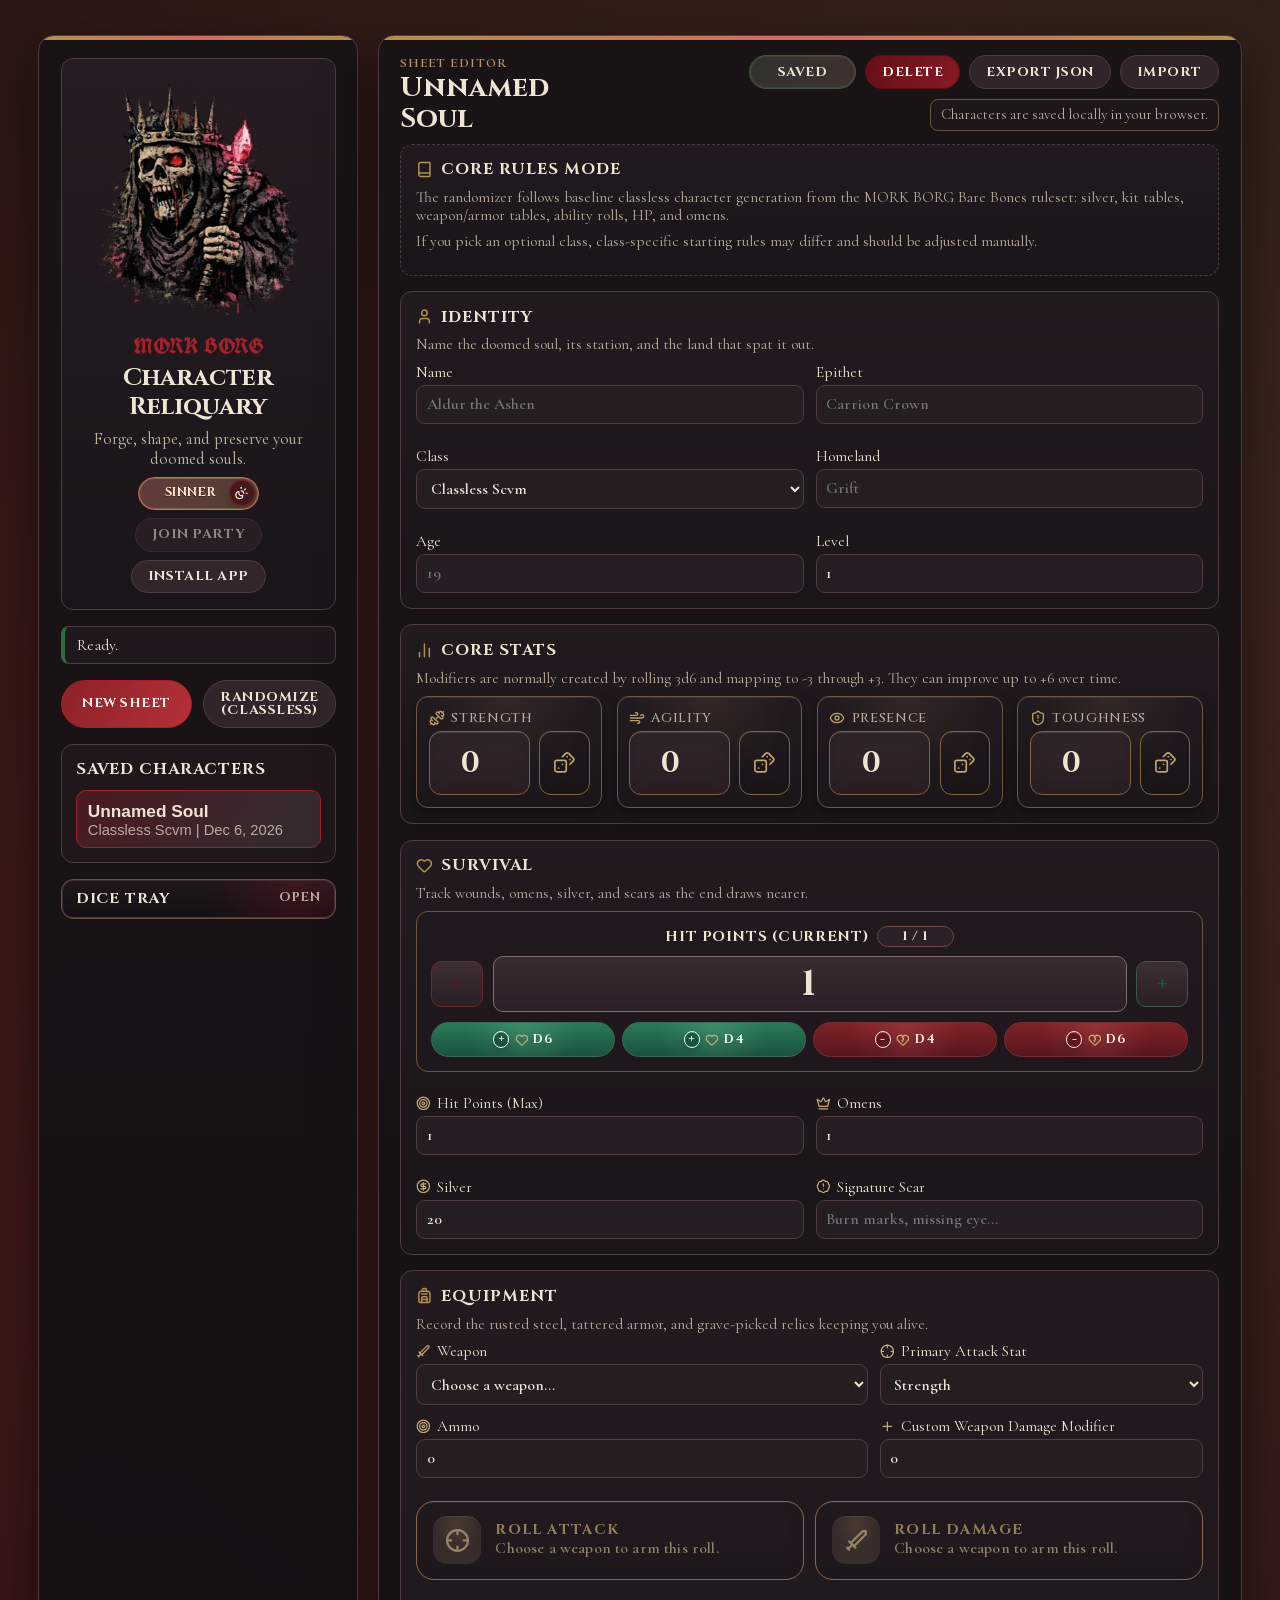
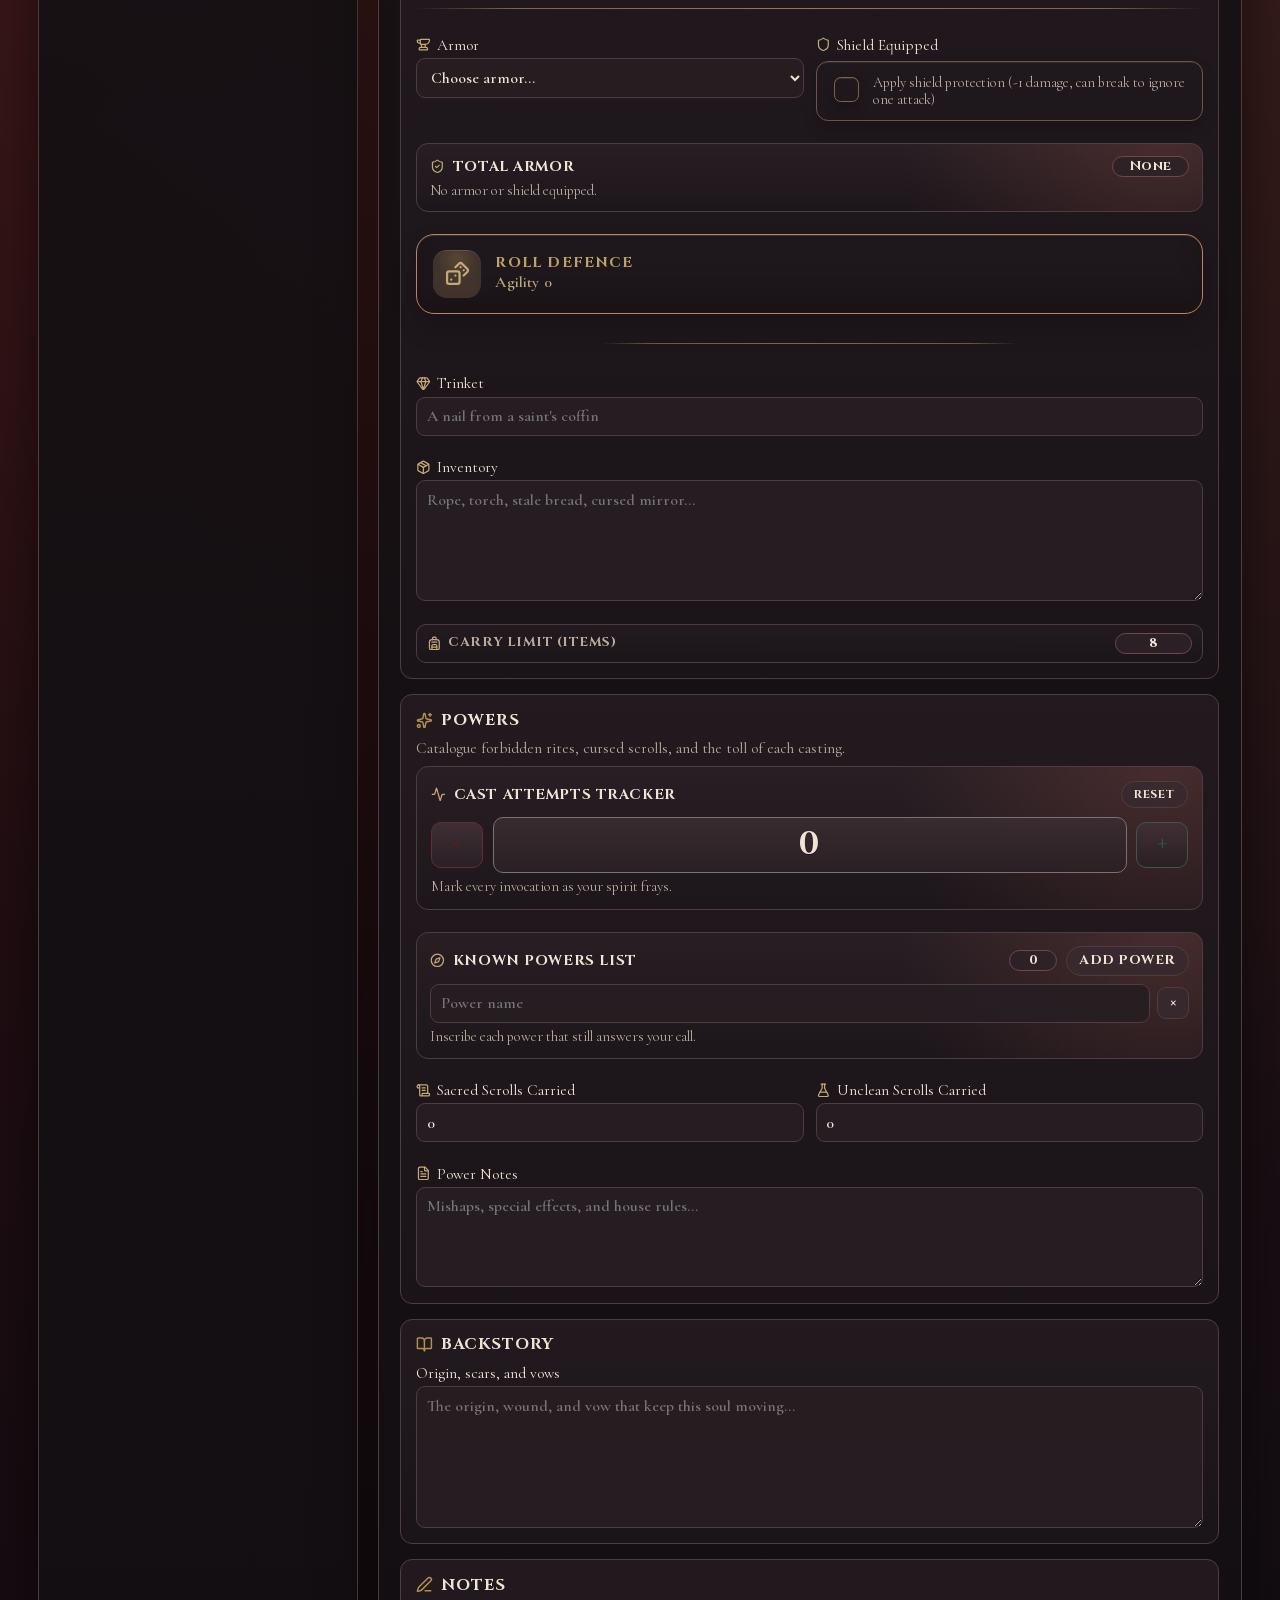
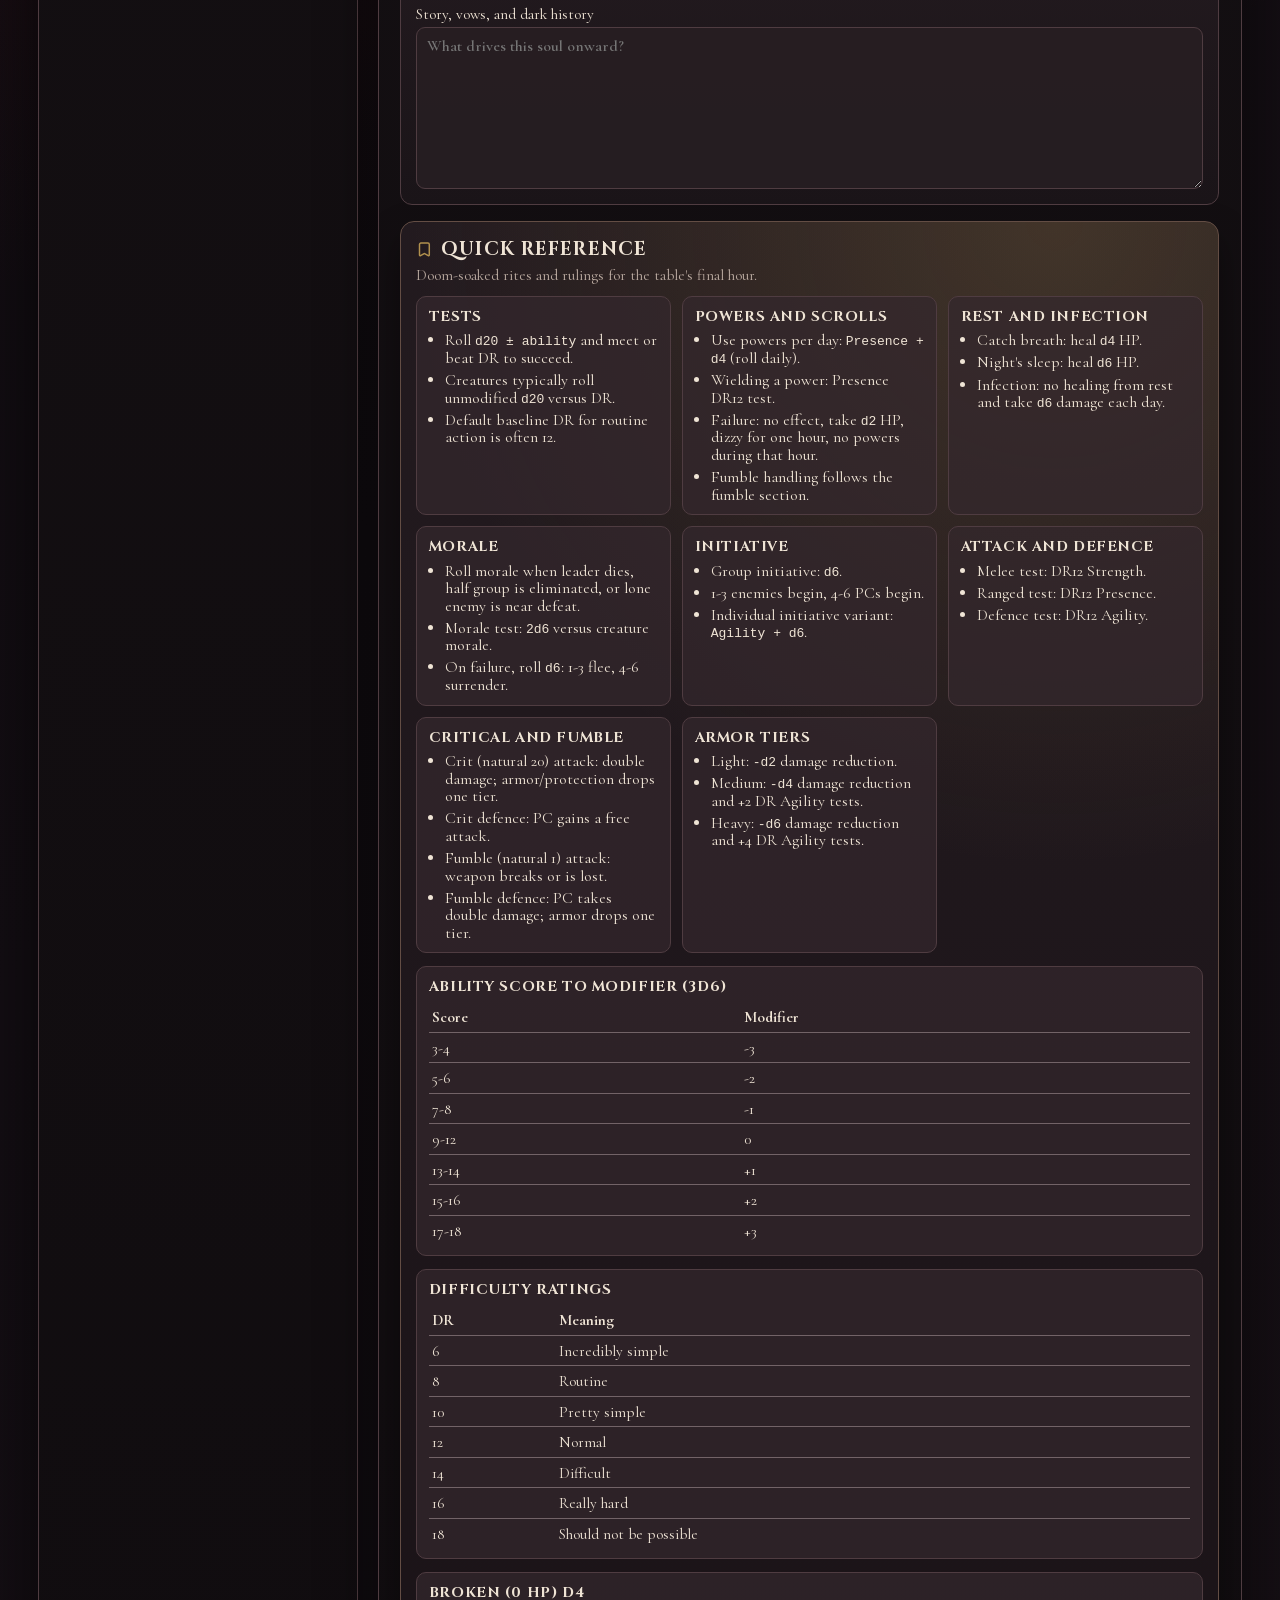
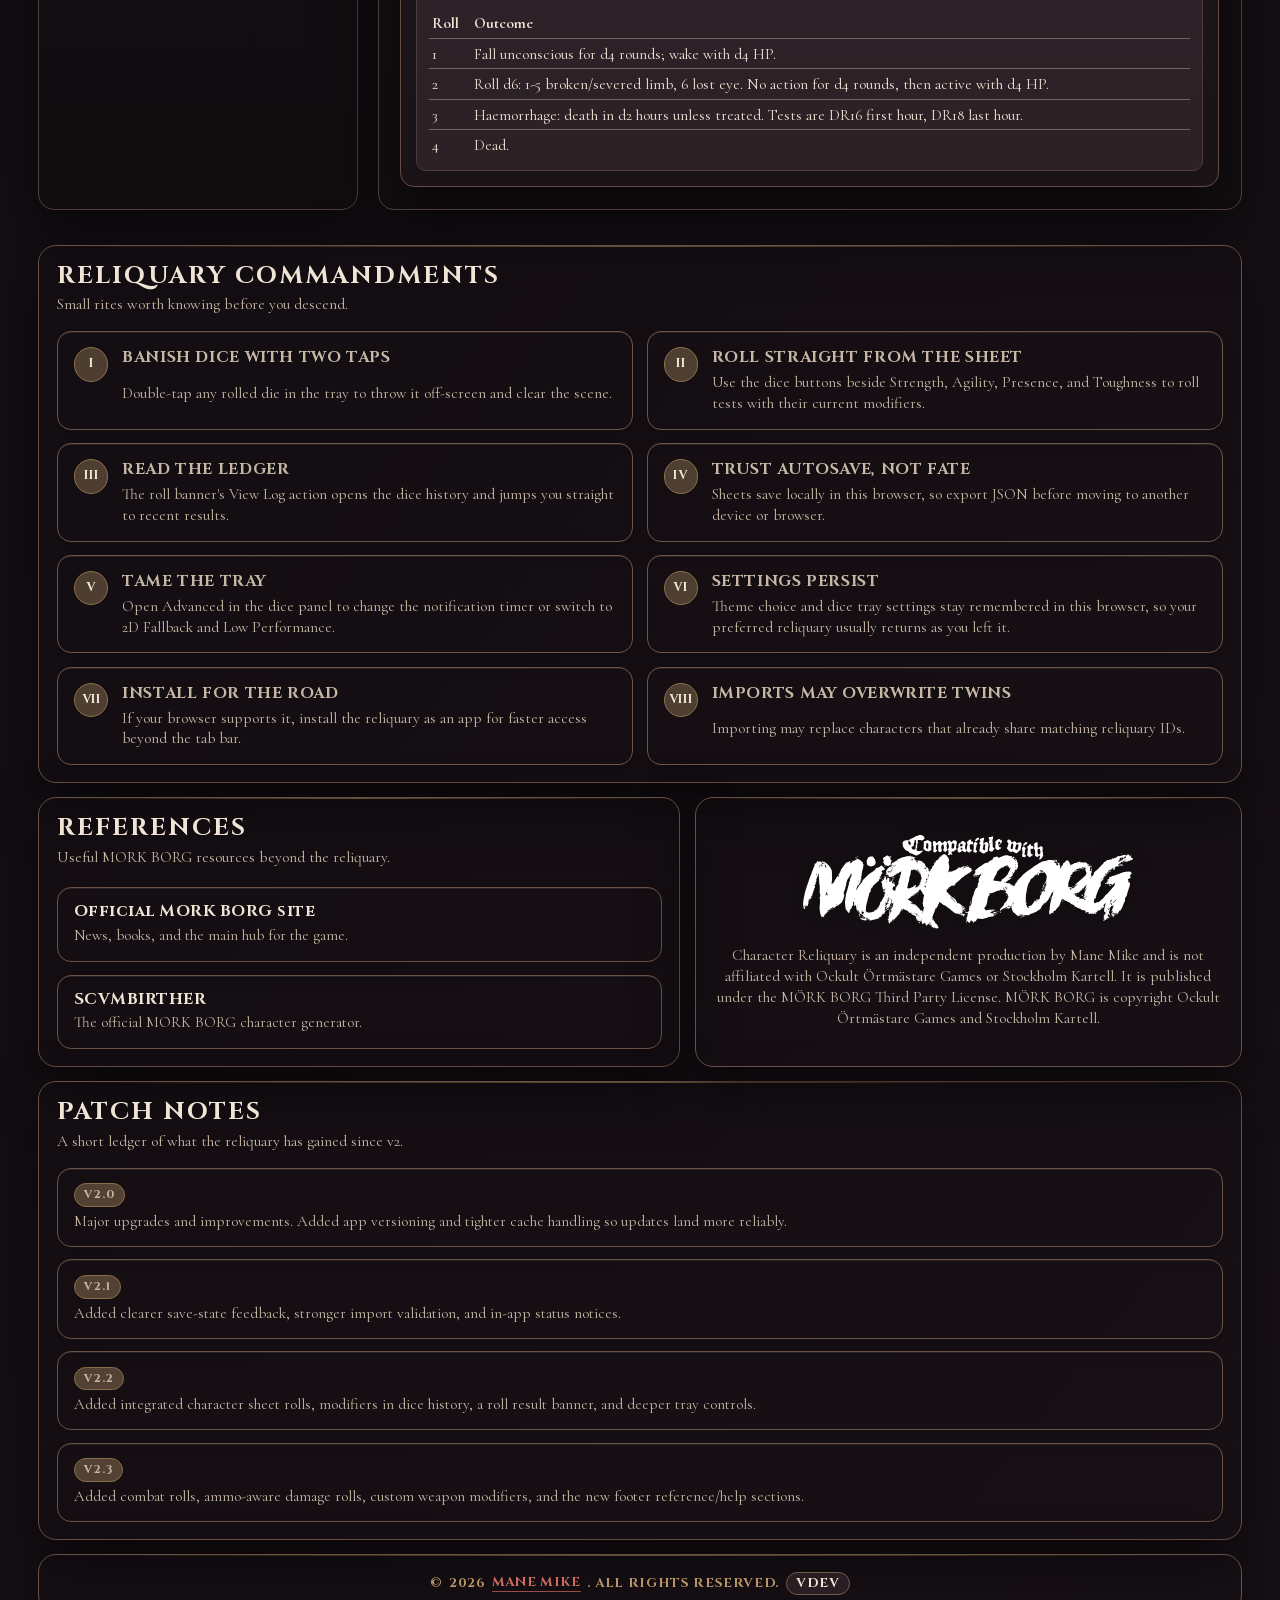
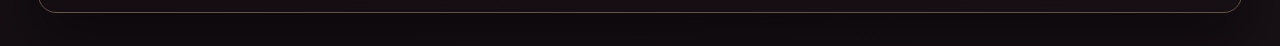
==== commit 9355f386: "Added health control dice" ====
--- a/public/index.html
+++ b/public/index.html
@@ -52,7 +52,7 @@
       }
     </script>
   <script src="theme-init.js?v=20260305-csp-init-1"></script>
-  <link rel="stylesheet" href="styles.css?v=20260306-footer-mobile-grid-fix-1" />
+  <link rel="stylesheet" href="styles.css?v=20260307-hp-roll-signs-2" />
 </head>
 
 <body>
@@ -394,6 +394,32 @@
                   +
                 </button>
               </div>
+              <div class="hp-roll-row" role="group" aria-label="Hit point roll controls">
+                <button class="hp-roll-btn is-heal" type="button" data-hp-roll="d6" data-hp-roll-mode="heal"
+                  aria-label="Roll d6 to heal hit points">
+                  <span class="hp-roll-sign" aria-hidden="true">+</span>
+                  <i class="stat-lucide hp-roll-icon" data-lucide="heart" aria-hidden="true"></i>
+                  <span>d6</span>
+                </button>
+                <button class="hp-roll-btn is-heal" type="button" data-hp-roll="d4" data-hp-roll-mode="heal"
+                  aria-label="Roll d4 to heal hit points">
+                  <span class="hp-roll-sign" aria-hidden="true">+</span>
+                  <i class="stat-lucide hp-roll-icon" data-lucide="heart" aria-hidden="true"></i>
+                  <span>d4</span>
+                </button>
+                <button class="hp-roll-btn is-damage" type="button" data-hp-roll="d4" data-hp-roll-mode="damage"
+                  aria-label="Roll d4 to lose hit points">
+                  <span class="hp-roll-sign" aria-hidden="true">-</span>
+                  <i class="stat-lucide hp-roll-icon" data-lucide="heart-crack" aria-hidden="true"></i>
+                  <span>d4</span>
+                </button>
+                <button class="hp-roll-btn is-damage" type="button" data-hp-roll="d6" data-hp-roll-mode="damage"
+                  aria-label="Roll d6 to lose hit points">
+                  <span class="hp-roll-sign" aria-hidden="true">-</span>
+                  <i class="stat-lucide hp-roll-icon" data-lucide="heart-crack" aria-hidden="true"></i>
+                  <span>d6</span>
+                </button>
+              </div>
               <p id="hp-current-hint" class="tracker-hint" hidden>Current HP cannot exceed Max HP.</p>
               <input id="hpCurrent" type="number" min="-30" max="50" step="1" hidden aria-hidden="true" />
             </article>
@@ -1113,7 +1139,7 @@
   </div>
 
   <script src="assets/vendor/lucide-0.577.0.min.js" defer></script>
-  <script src="app.js?v=20260306-banner-mobile-layout-1" defer></script>
+  <script src="app.js?v=20260307-hp-roll-buttons-1" defer></script>
 </body>
 
 </html>
--- a/public/styles.css
+++ b/public/styles.css
@@ -2236,6 +2236,127 @@
   display: none !important;
 }
 
+.hp-roll-row {
+  margin-top: 0.62rem;
+  display: grid;
+  grid-template-columns: repeat(4, minmax(0, 1fr));
+  gap: 0.42rem;
+}
+
+.hp-roll-btn {
+  appearance: none;
+  border: 1px solid color-mix(in srgb, var(--line) 62%, var(--gold) 38%);
+  border-radius: 999px;
+  min-height: 2.18rem;
+  padding: 0.22rem 0.46rem;
+  display: inline-flex;
+  align-items: center;
+  justify-content: center;
+  gap: 0.32rem;
+  font: 700 0.76rem/1 "Cinzel", serif;
+  letter-spacing: 0.07em;
+  text-transform: uppercase;
+  cursor: pointer;
+  transition:
+    transform 130ms ease,
+    border-color 150ms ease,
+    box-shadow 150ms ease,
+    filter 150ms ease;
+}
+
+.hp-roll-btn:hover {
+  transform: translateY(-1px);
+  box-shadow: 0 10px 18px rgba(0, 0, 0, 0.2);
+}
+
+.hp-roll-btn:active {
+  transform: translateY(0);
+}
+
+.hp-roll-btn:focus-visible {
+  outline: none;
+  border-color: var(--gold);
+  box-shadow: var(--focus-ring);
+}
+
+.hp-roll-icon {
+  width: 0.86rem;
+  height: 0.86rem;
+  stroke-width: 2.25;
+}
+
+.hp-roll-sign {
+  display: inline-flex;
+  align-items: center;
+  justify-content: center;
+  min-width: 1.02rem;
+  min-height: 1.02rem;
+  padding: 0 0.16rem;
+  border-radius: 999px;
+  border: 1px solid currentColor;
+  font: 700 0.82rem/1 "Cinzel", serif;
+  letter-spacing: 0;
+  box-shadow:
+    0 4px 8px rgba(0, 0, 0, 0.18),
+    inset 0 1px 0 rgba(255, 255, 255, 0.22);
+}
+
+.hp-roll-btn.is-heal {
+  border-color: color-mix(in srgb, #2f8a63 56%, var(--line) 44%);
+  color: #e9fff2;
+  background:
+    radial-gradient(circle at 50% 0, color-mix(in srgb, #71c89f 26%, transparent 74%), transparent 58%),
+    linear-gradient(180deg, color-mix(in srgb, #2f8a63 78%, #153f2f 22%), color-mix(in srgb, #1d5a42 84%, #0f2a20 16%));
+}
+
+.hp-roll-btn.is-damage {
+  border-color: color-mix(in srgb, #8f262d 58%, var(--line) 42%);
+  color: #ffe9eb;
+  background:
+    radial-gradient(circle at 50% 0, color-mix(in srgb, #d45c62 28%, transparent 72%), transparent 58%),
+    linear-gradient(180deg, color-mix(in srgb, #8f262d 80%, #3f0f14 20%), color-mix(in srgb, #60191f 84%, #24090d 16%));
+}
+
+.hp-roll-btn.is-heal .hp-roll-sign {
+  background: color-mix(in srgb, #163f2f 74%, #2f8a63 26%);
+  color: #dcffef;
+}
+
+.hp-roll-btn.is-damage .hp-roll-sign {
+  background: color-mix(in srgb, #4e1117 76%, #8f262d 24%);
+  color: #ffe1e4;
+}
+
+html[data-theme="light"] .hp-roll-btn {
+  box-shadow:
+    0 7px 14px rgba(36, 25, 23, 0.12),
+    inset 0 1px 0 rgba(255, 255, 255, 0.58);
+}
+
+html[data-theme="light"] .hp-roll-btn.is-heal {
+  border-color: color-mix(in srgb, #2f8a63 64%, #f0f6f2 36%);
+  color: #f9fffc;
+  background:
+    linear-gradient(180deg, color-mix(in srgb, #60b58d 76%, #f7fcf9 24%), color-mix(in srgb, #2f8a63 86%, #1f5a43 14%));
+}
+
+html[data-theme="light"] .hp-roll-btn.is-damage {
+  border-color: color-mix(in srgb, #8f262d 62%, #f8ecec 38%);
+  color: #fff8f8;
+  background:
+    linear-gradient(180deg, color-mix(in srgb, #cc4f58 76%, #fff2f2 24%), color-mix(in srgb, #8f262d 86%, #5a171d 14%));
+}
+
+html[data-theme="light"] .hp-roll-btn.is-heal .hp-roll-sign {
+  background: color-mix(in srgb, #1d5a43 72%, #2f8a63 28%);
+  color: #ecfff6;
+}
+
+html[data-theme="light"] .hp-roll-btn.is-damage .hp-roll-sign {
+  background: color-mix(in srgb, #5a171d 74%, #8f262d 26%);
+  color: #fff0f1;
+}
+
 .tracker-value.is-bloodied {
   color: #ffecec;
   border-color: #7f1b22;
@@ -3255,6 +3376,29 @@
     font-size: 1.08rem;
   }
 
+  .hp-roll-row {
+    gap: 0.34rem;
+  }
+
+  .hp-roll-btn {
+    min-height: 1.94rem;
+    padding: 0.18rem 0.34rem;
+    gap: 0.24rem;
+    font-size: 0.67rem;
+    letter-spacing: 0.05em;
+  }
+
+  .hp-roll-icon {
+    width: 0.74rem;
+    height: 0.74rem;
+  }
+
+  .hp-roll-sign {
+    min-width: 0.92rem;
+    min-height: 0.92rem;
+    font-size: 0.76rem;
+  }
+
   .span-2 {
     grid-column: auto;
   }
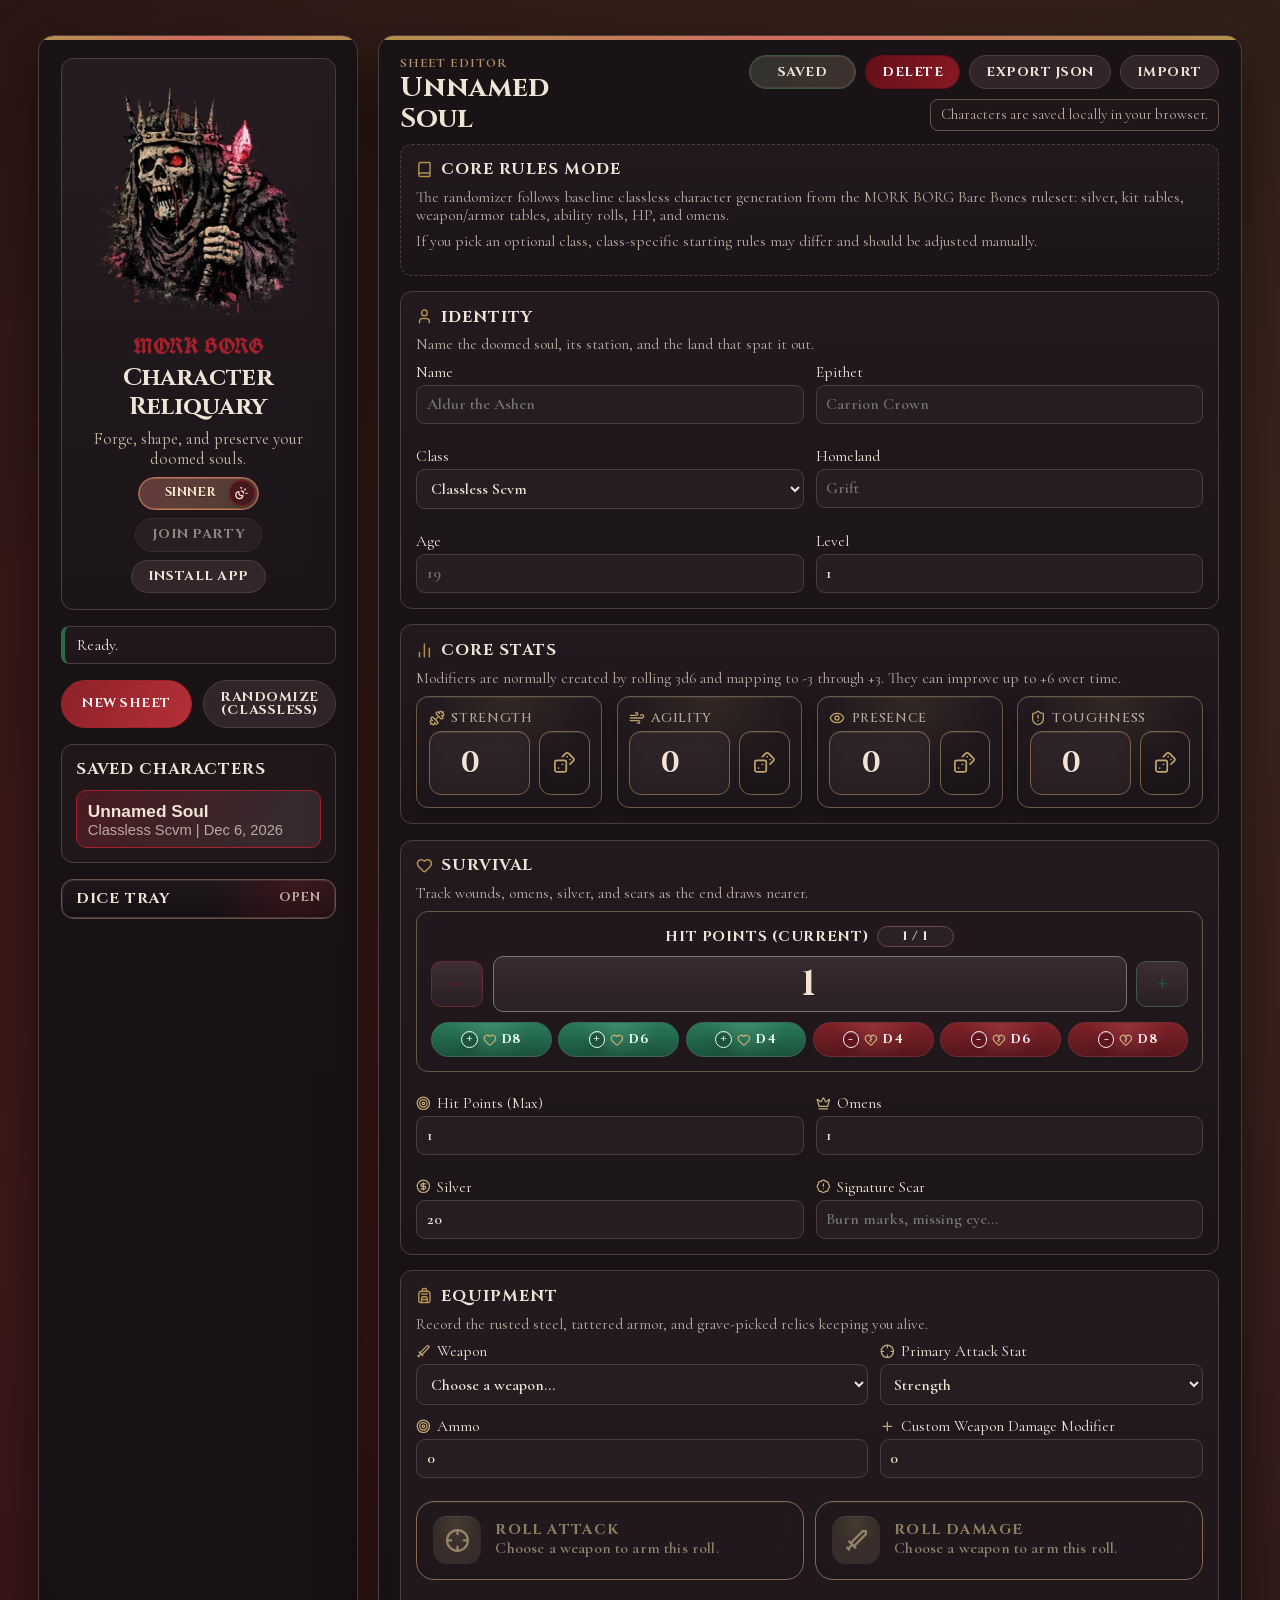
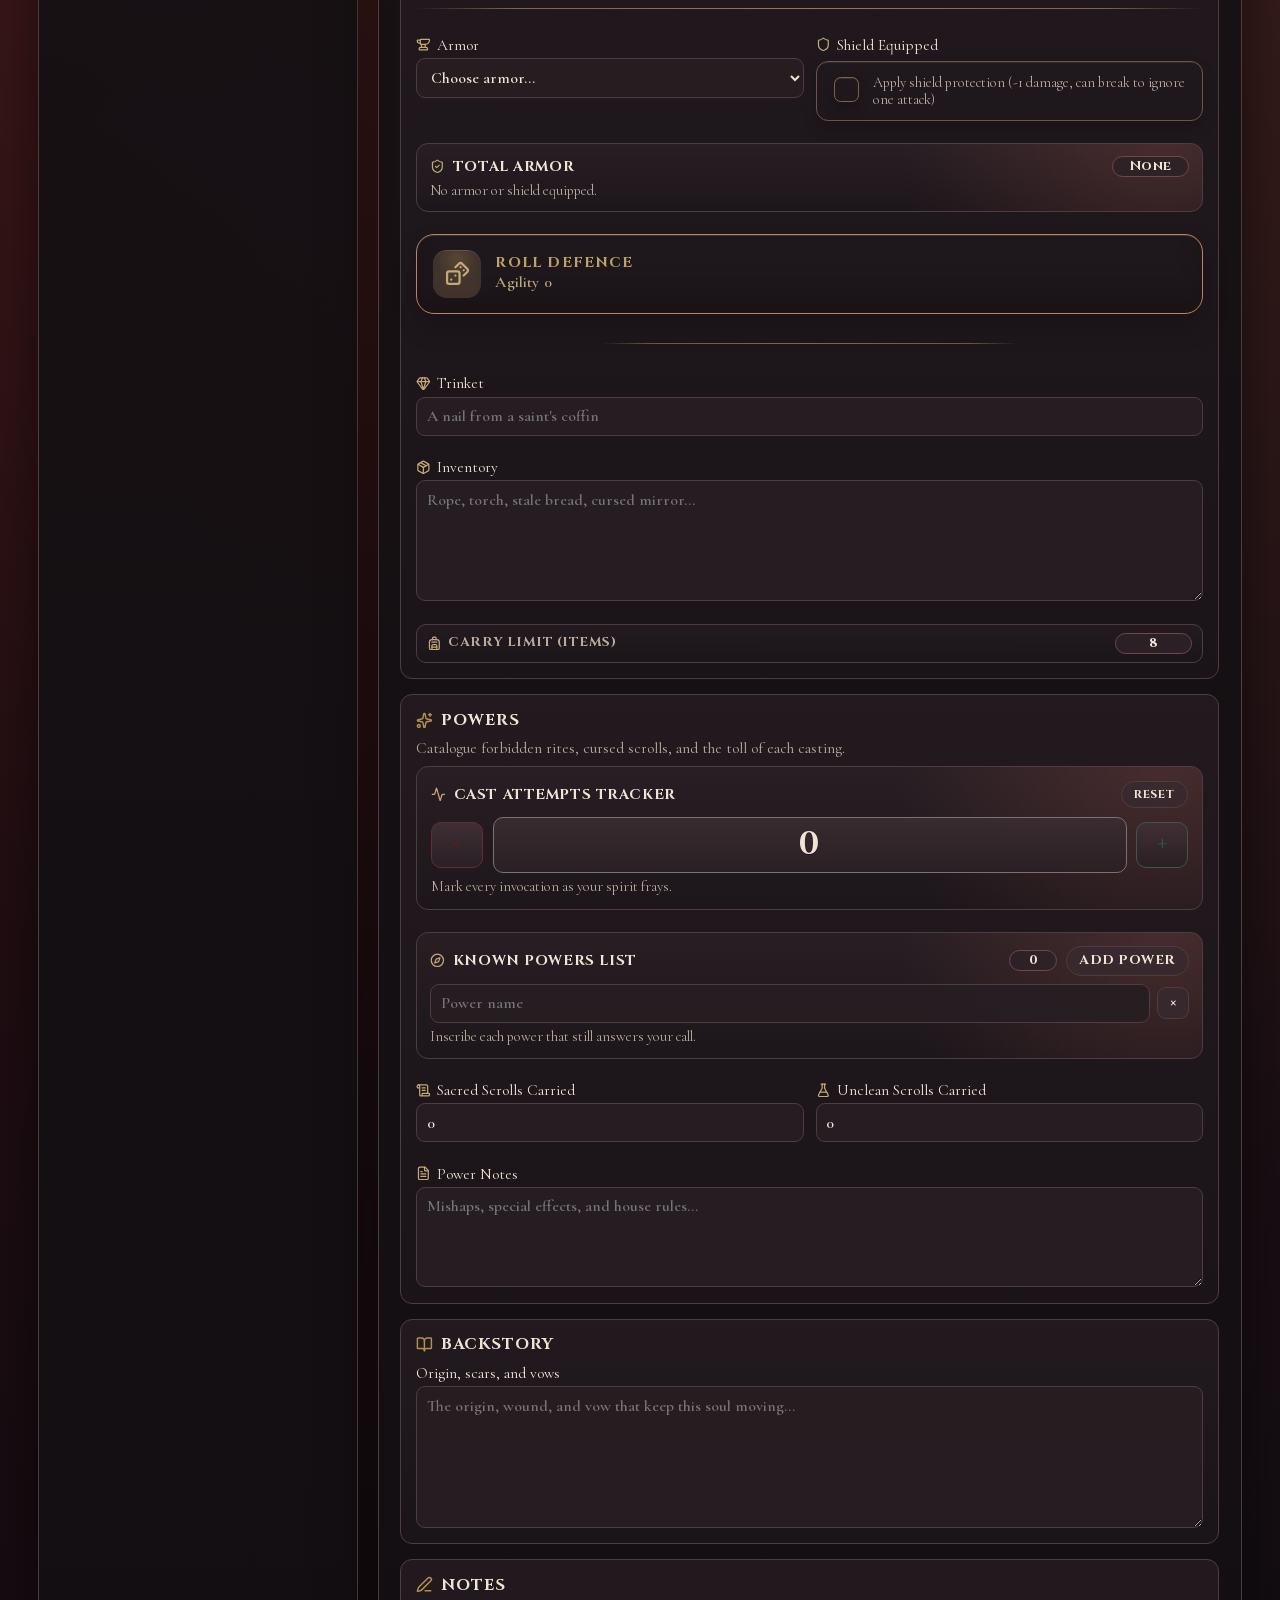
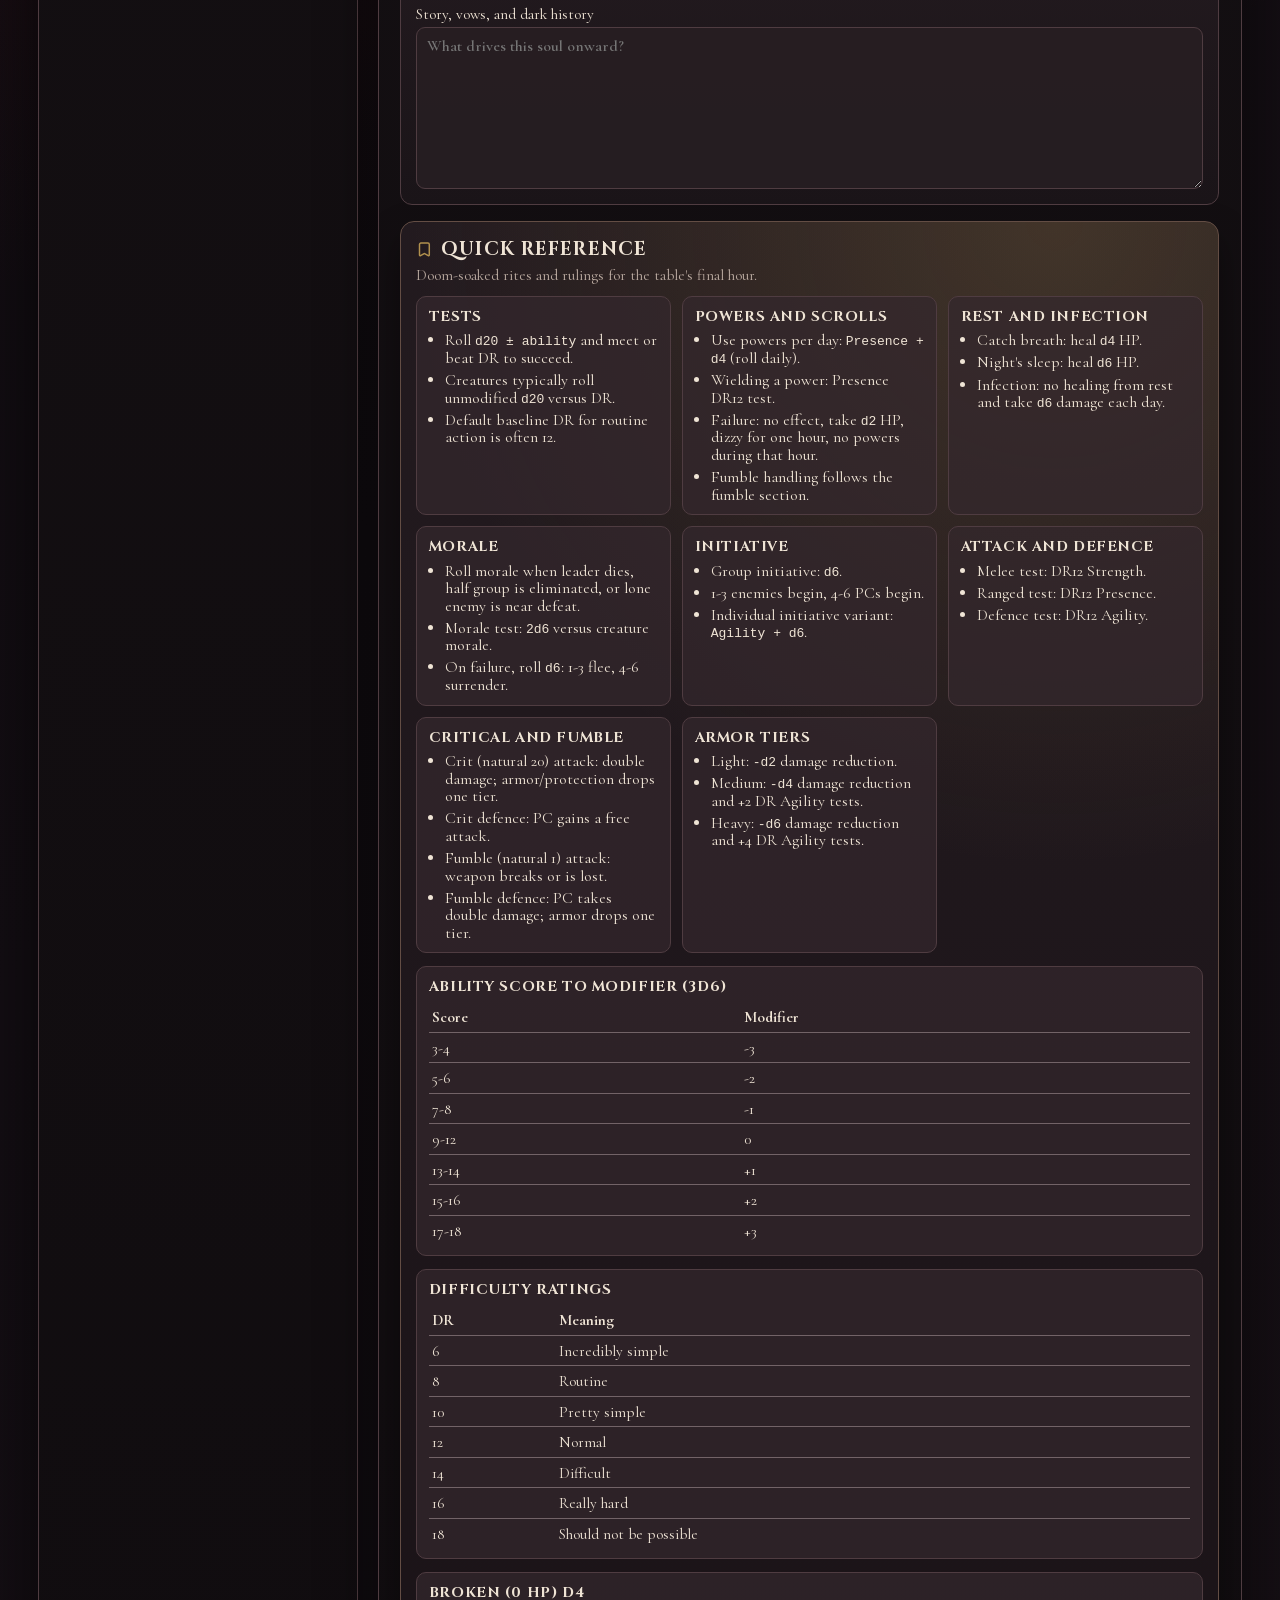
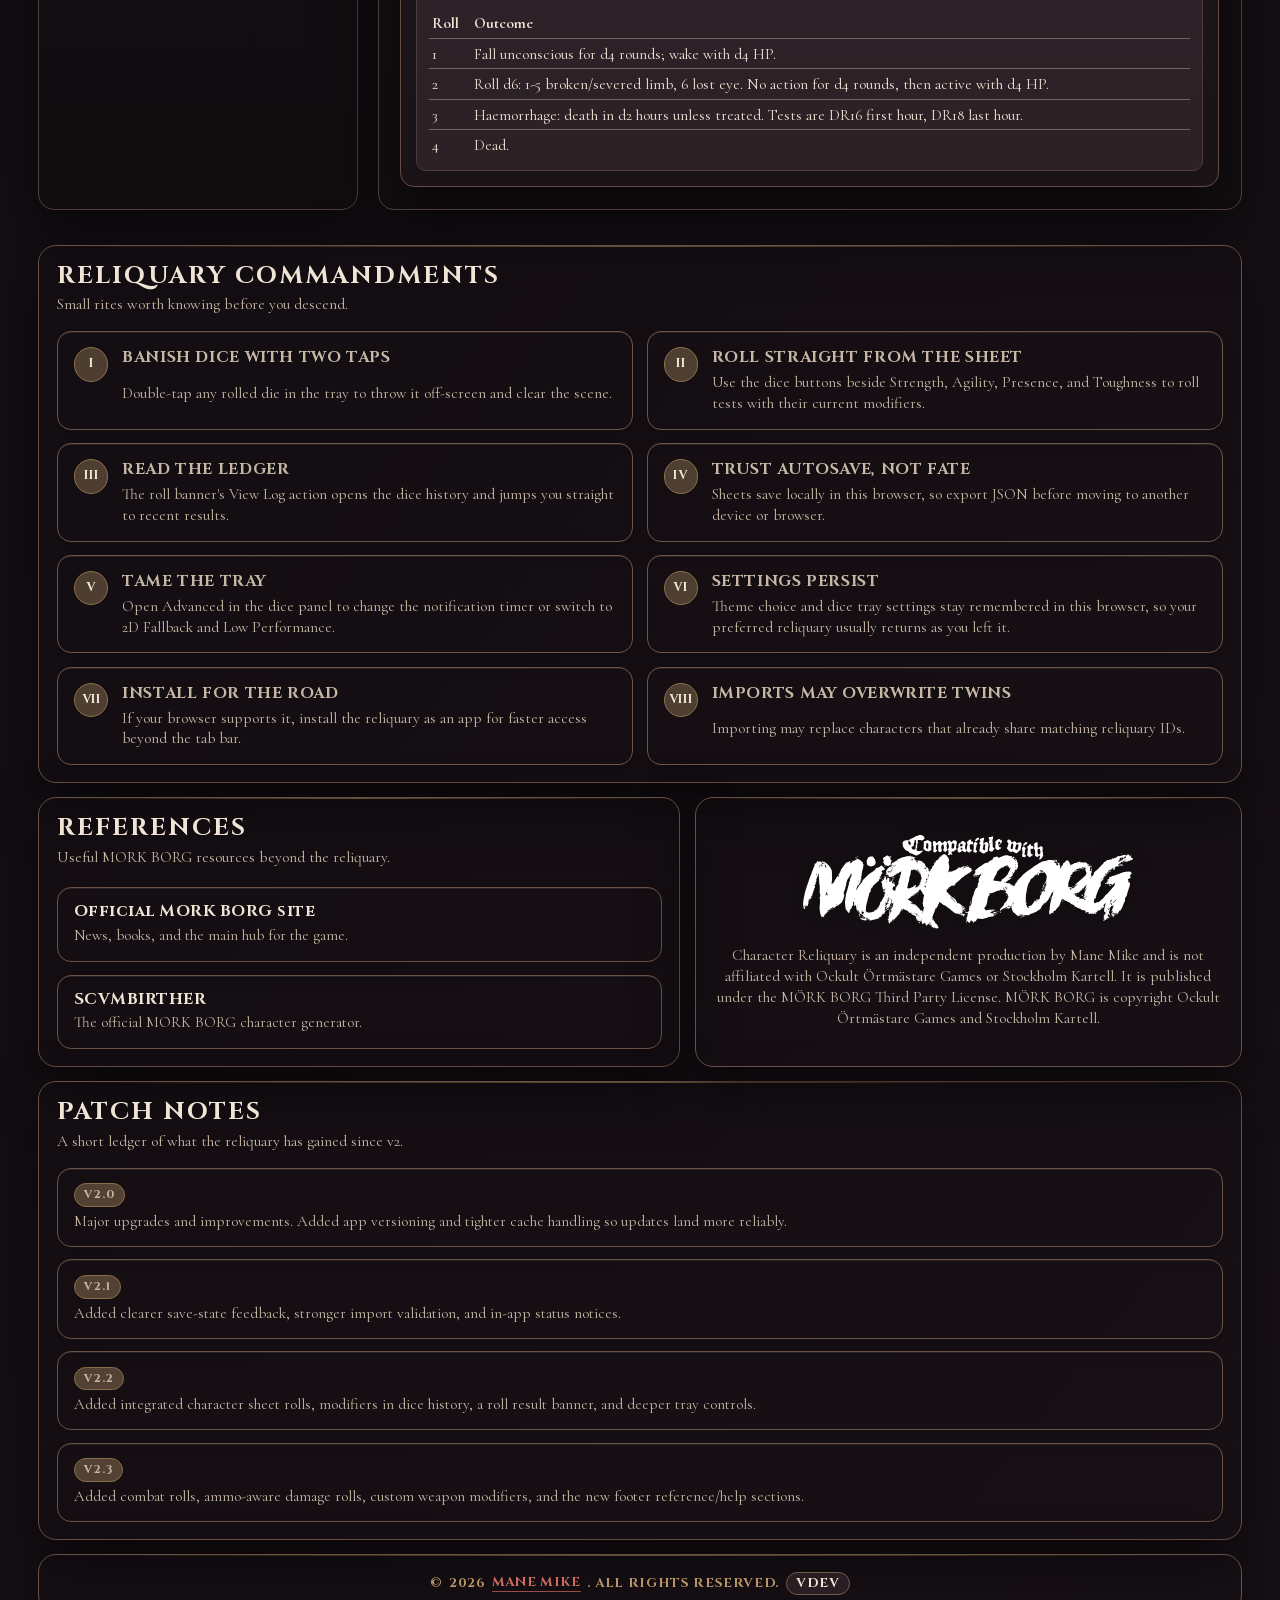
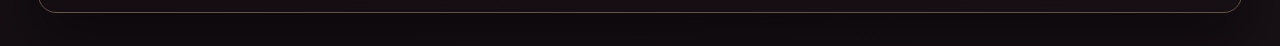
==== commit 8a3c8282: "Added d8" ====
--- a/public/index.html
+++ b/public/index.html
@@ -395,6 +395,12 @@
                 </button>
               </div>
               <div class="hp-roll-row" role="group" aria-label="Hit point roll controls">
+                <button class="hp-roll-btn is-heal" type="button" data-hp-roll="d8" data-hp-roll-mode="heal"
+                  aria-label="Roll d8 to heal hit points">
+                  <span class="hp-roll-sign" aria-hidden="true">+</span>
+                  <i class="stat-lucide hp-roll-icon" data-lucide="heart" aria-hidden="true"></i>
+                  <span>d8</span>
+                </button>
                 <button class="hp-roll-btn is-heal" type="button" data-hp-roll="d6" data-hp-roll-mode="heal"
                   aria-label="Roll d6 to heal hit points">
                   <span class="hp-roll-sign" aria-hidden="true">+</span>
@@ -418,6 +424,12 @@
                   <span class="hp-roll-sign" aria-hidden="true">-</span>
                   <i class="stat-lucide hp-roll-icon" data-lucide="heart-crack" aria-hidden="true"></i>
                   <span>d6</span>
+                </button>
+                <button class="hp-roll-btn is-damage" type="button" data-hp-roll="d8" data-hp-roll-mode="damage"
+                  aria-label="Roll d8 to lose hit points">
+                  <span class="hp-roll-sign" aria-hidden="true">-</span>
+                  <i class="stat-lucide hp-roll-icon" data-lucide="heart-crack" aria-hidden="true"></i>
+                  <span>d8</span>
                 </button>
               </div>
               <p id="hp-current-hint" class="tracker-hint" hidden>Current HP cannot exceed Max HP.</p>
--- a/public/styles.css
+++ b/public/styles.css
@@ -2239,7 +2239,7 @@
 .hp-roll-row {
   margin-top: 0.62rem;
   display: grid;
-  grid-template-columns: repeat(4, minmax(0, 1fr));
+  grid-template-columns: repeat(6, minmax(0, 1fr));
   gap: 0.42rem;
 }
 
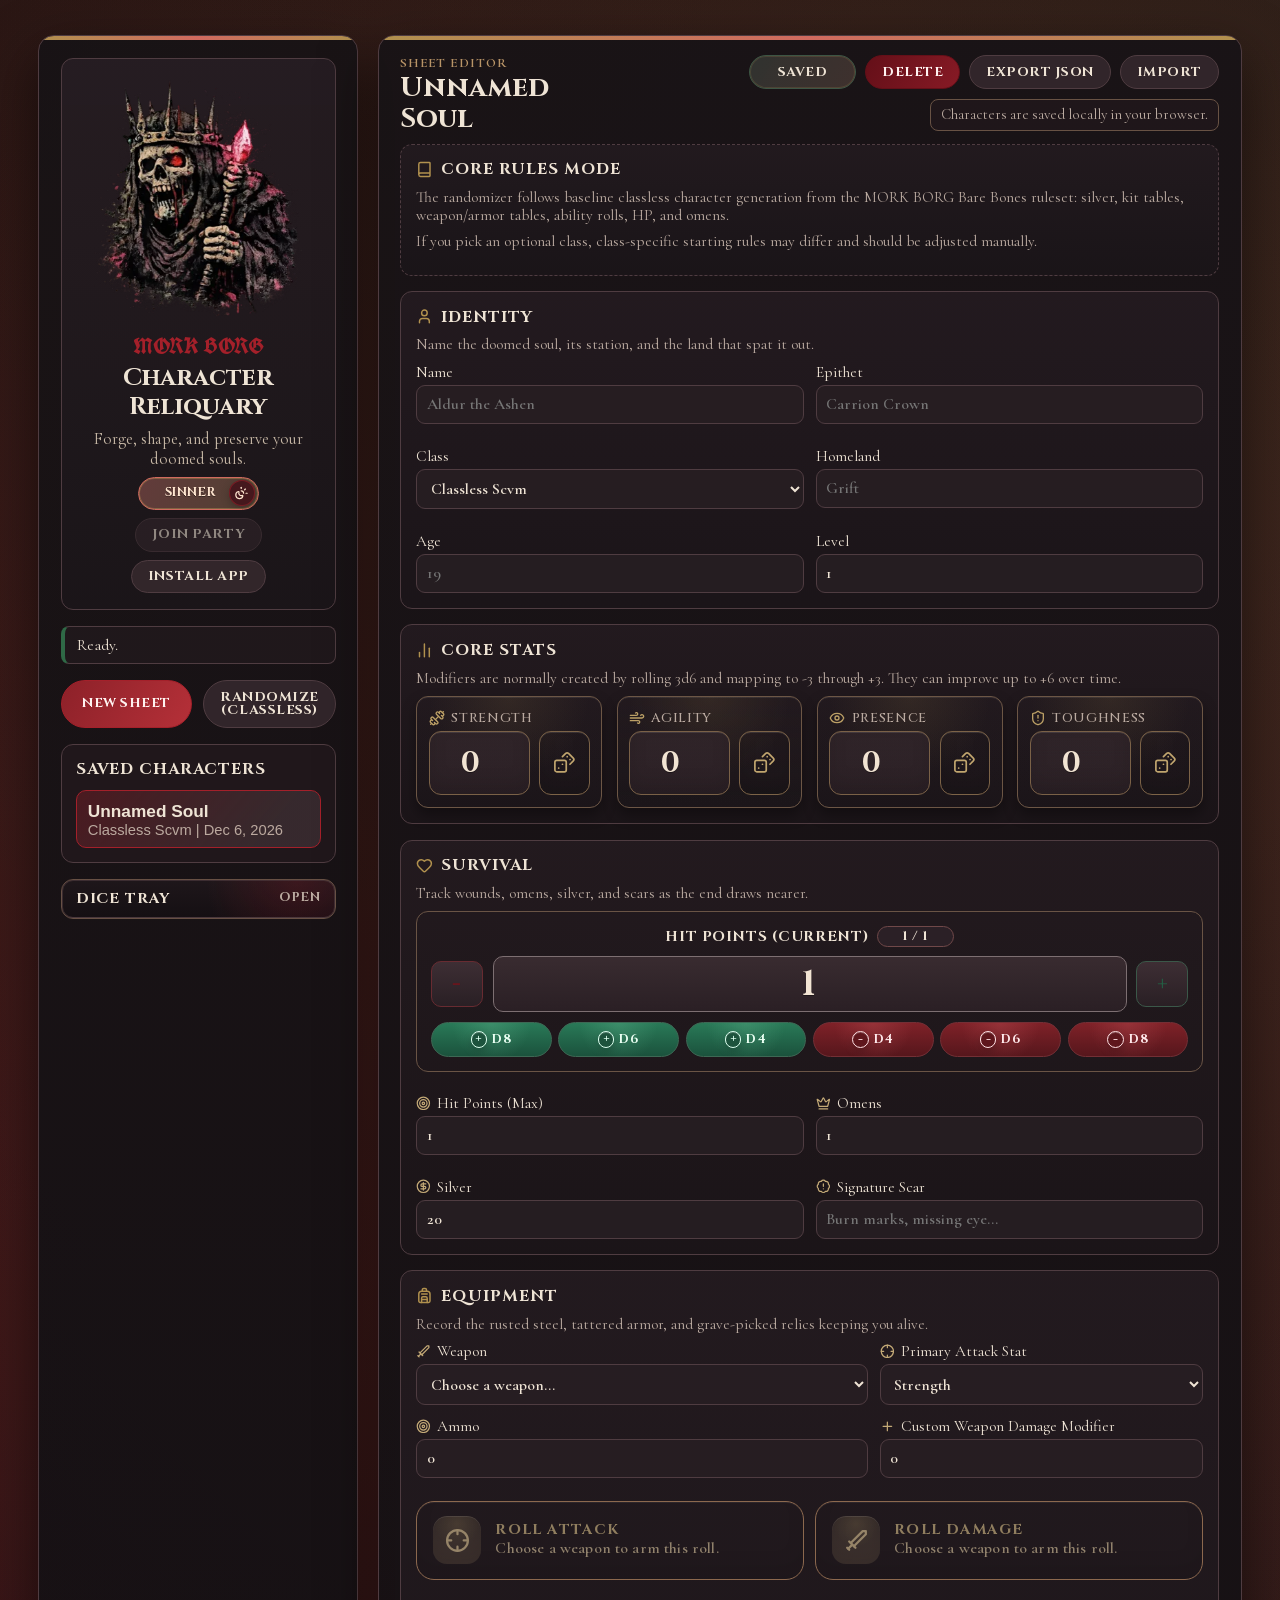
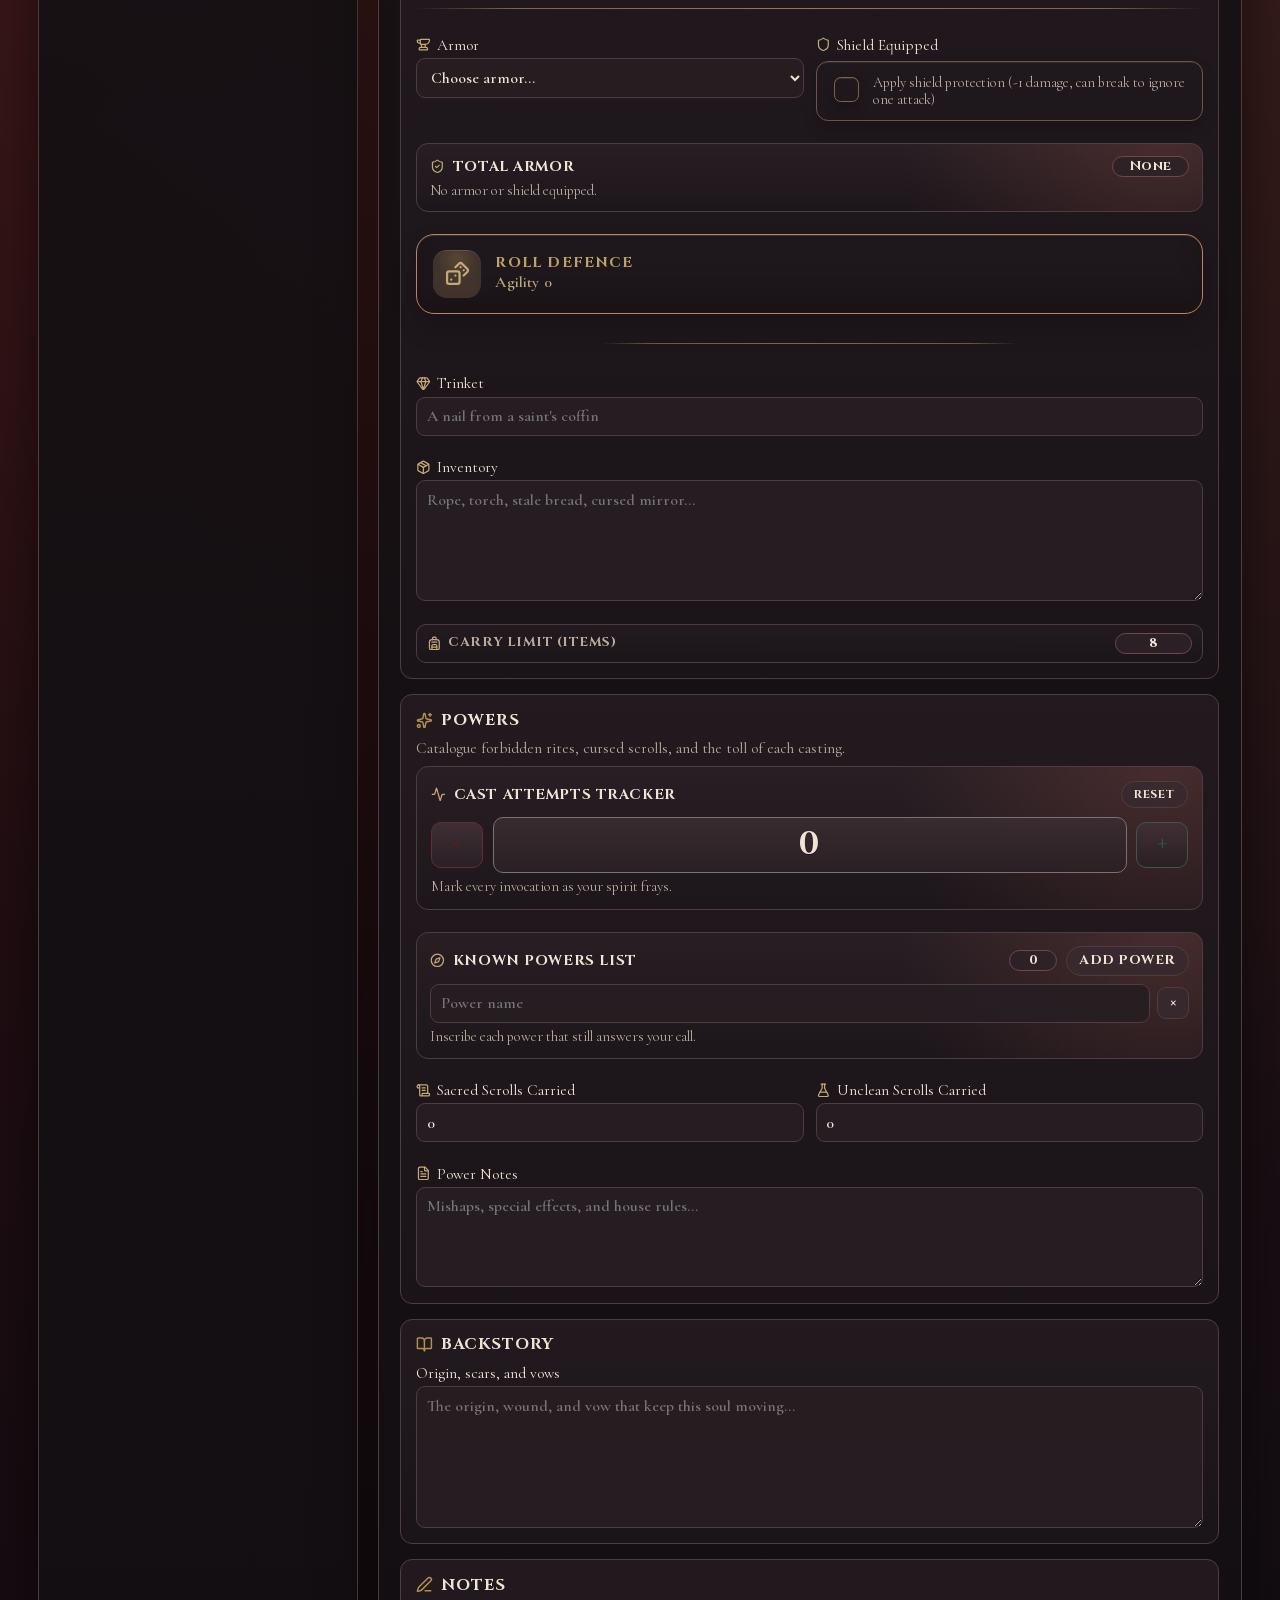
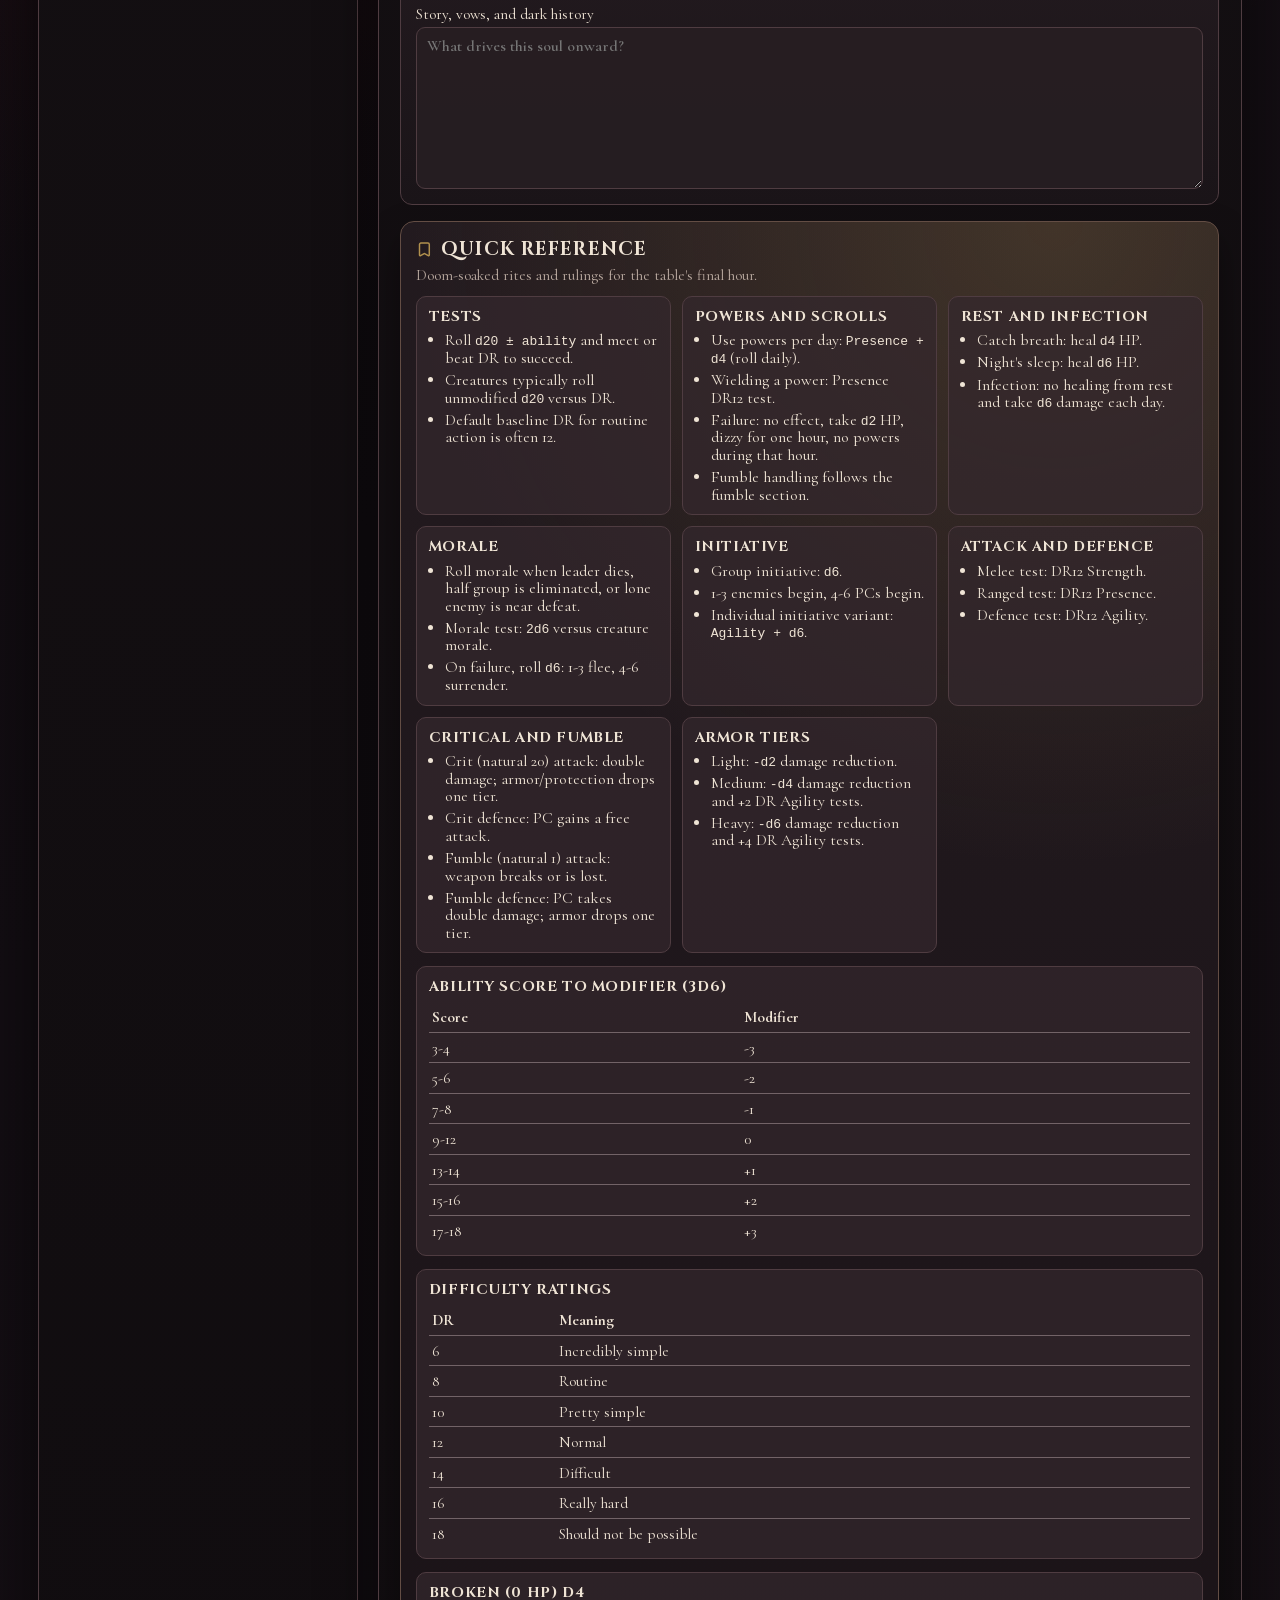
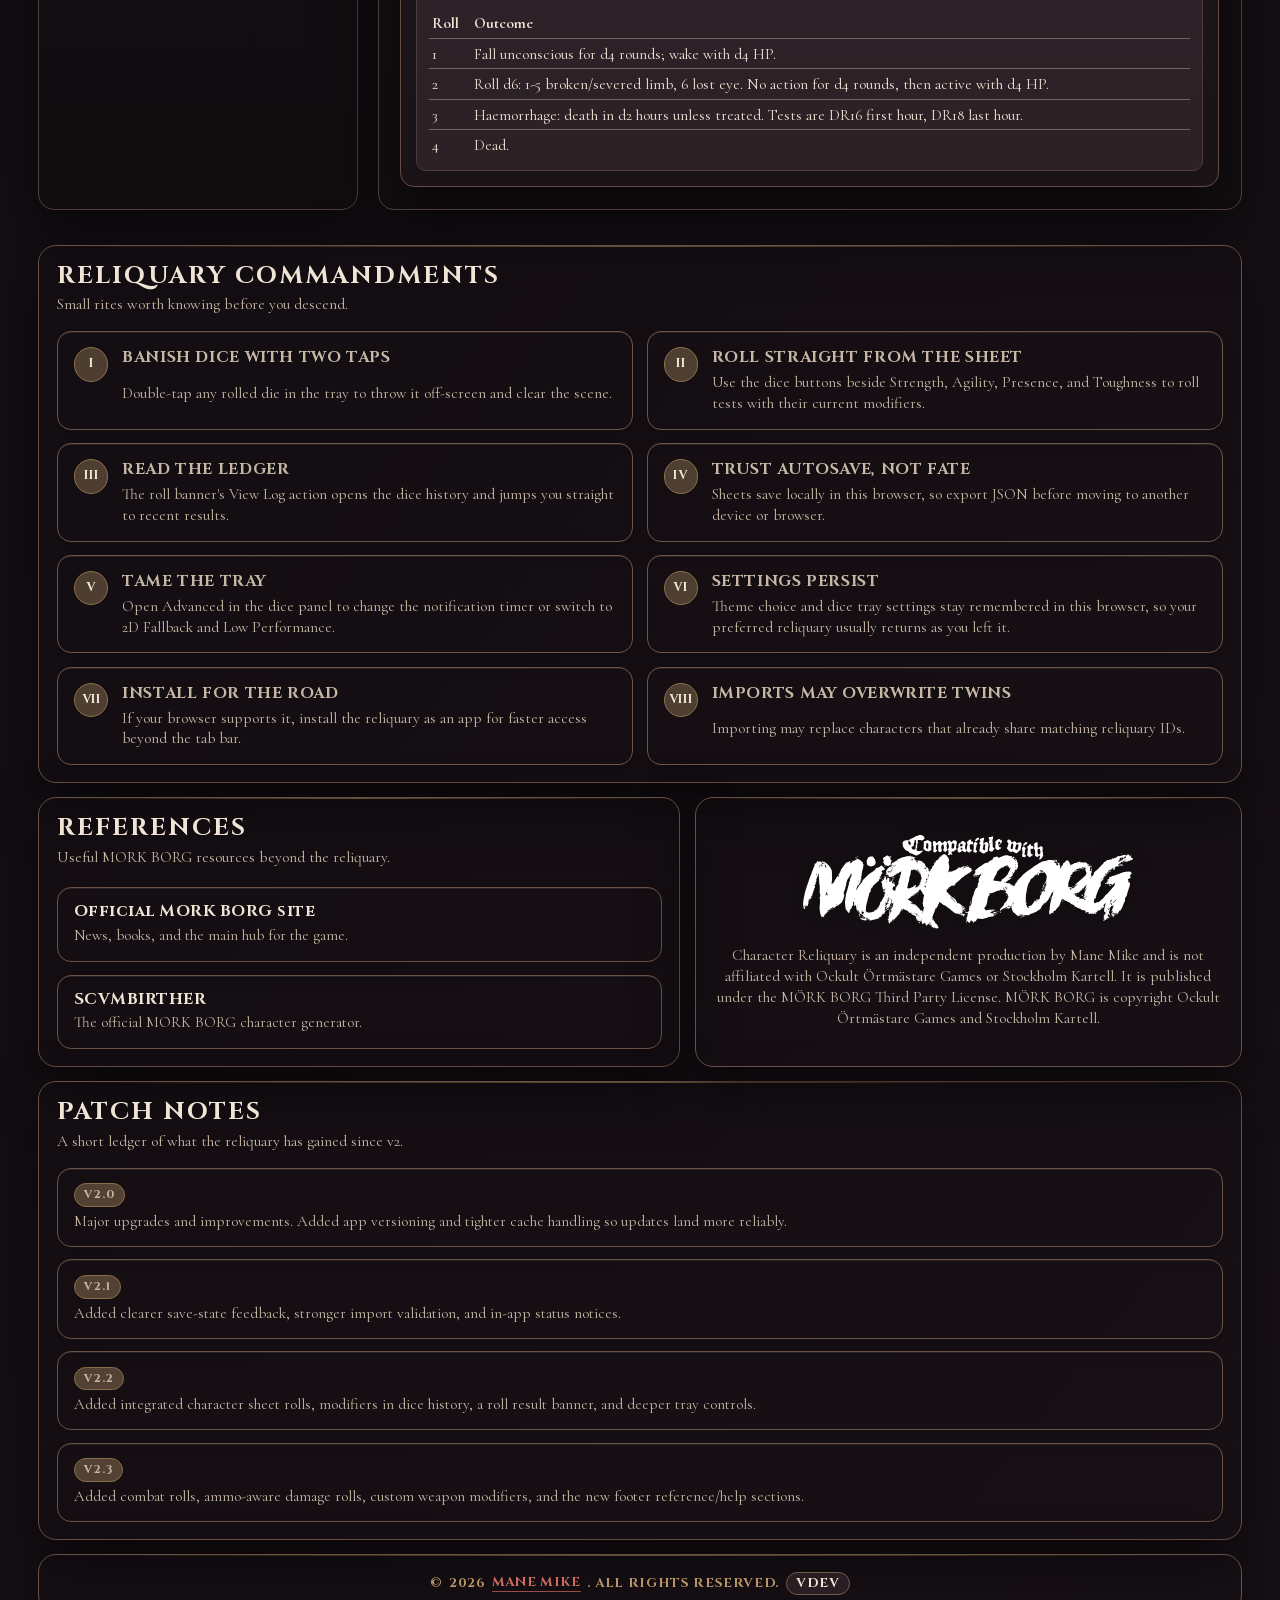
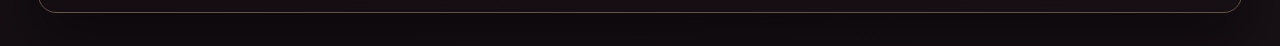
==== commit 74ab90e6: "Fixed mobile HP roll buttons" ====
--- a/public/index.html
+++ b/public/index.html
@@ -398,37 +398,31 @@
                 <button class="hp-roll-btn is-heal" type="button" data-hp-roll="d8" data-hp-roll-mode="heal"
                   aria-label="Roll d8 to heal hit points">
                   <span class="hp-roll-sign" aria-hidden="true">+</span>
-                  <i class="stat-lucide hp-roll-icon" data-lucide="heart" aria-hidden="true"></i>
                   <span>d8</span>
                 </button>
                 <button class="hp-roll-btn is-heal" type="button" data-hp-roll="d6" data-hp-roll-mode="heal"
                   aria-label="Roll d6 to heal hit points">
                   <span class="hp-roll-sign" aria-hidden="true">+</span>
-                  <i class="stat-lucide hp-roll-icon" data-lucide="heart" aria-hidden="true"></i>
                   <span>d6</span>
                 </button>
                 <button class="hp-roll-btn is-heal" type="button" data-hp-roll="d4" data-hp-roll-mode="heal"
                   aria-label="Roll d4 to heal hit points">
                   <span class="hp-roll-sign" aria-hidden="true">+</span>
-                  <i class="stat-lucide hp-roll-icon" data-lucide="heart" aria-hidden="true"></i>
                   <span>d4</span>
                 </button>
                 <button class="hp-roll-btn is-damage" type="button" data-hp-roll="d4" data-hp-roll-mode="damage"
                   aria-label="Roll d4 to lose hit points">
                   <span class="hp-roll-sign" aria-hidden="true">-</span>
-                  <i class="stat-lucide hp-roll-icon" data-lucide="heart-crack" aria-hidden="true"></i>
                   <span>d4</span>
                 </button>
                 <button class="hp-roll-btn is-damage" type="button" data-hp-roll="d6" data-hp-roll-mode="damage"
                   aria-label="Roll d6 to lose hit points">
                   <span class="hp-roll-sign" aria-hidden="true">-</span>
-                  <i class="stat-lucide hp-roll-icon" data-lucide="heart-crack" aria-hidden="true"></i>
                   <span>d6</span>
                 </button>
                 <button class="hp-roll-btn is-damage" type="button" data-hp-roll="d8" data-hp-roll-mode="damage"
                   aria-label="Roll d8 to lose hit points">
                   <span class="hp-roll-sign" aria-hidden="true">-</span>
-                  <i class="stat-lucide hp-roll-icon" data-lucide="heart-crack" aria-hidden="true"></i>
                   <span>d8</span>
                 </button>
               </div>
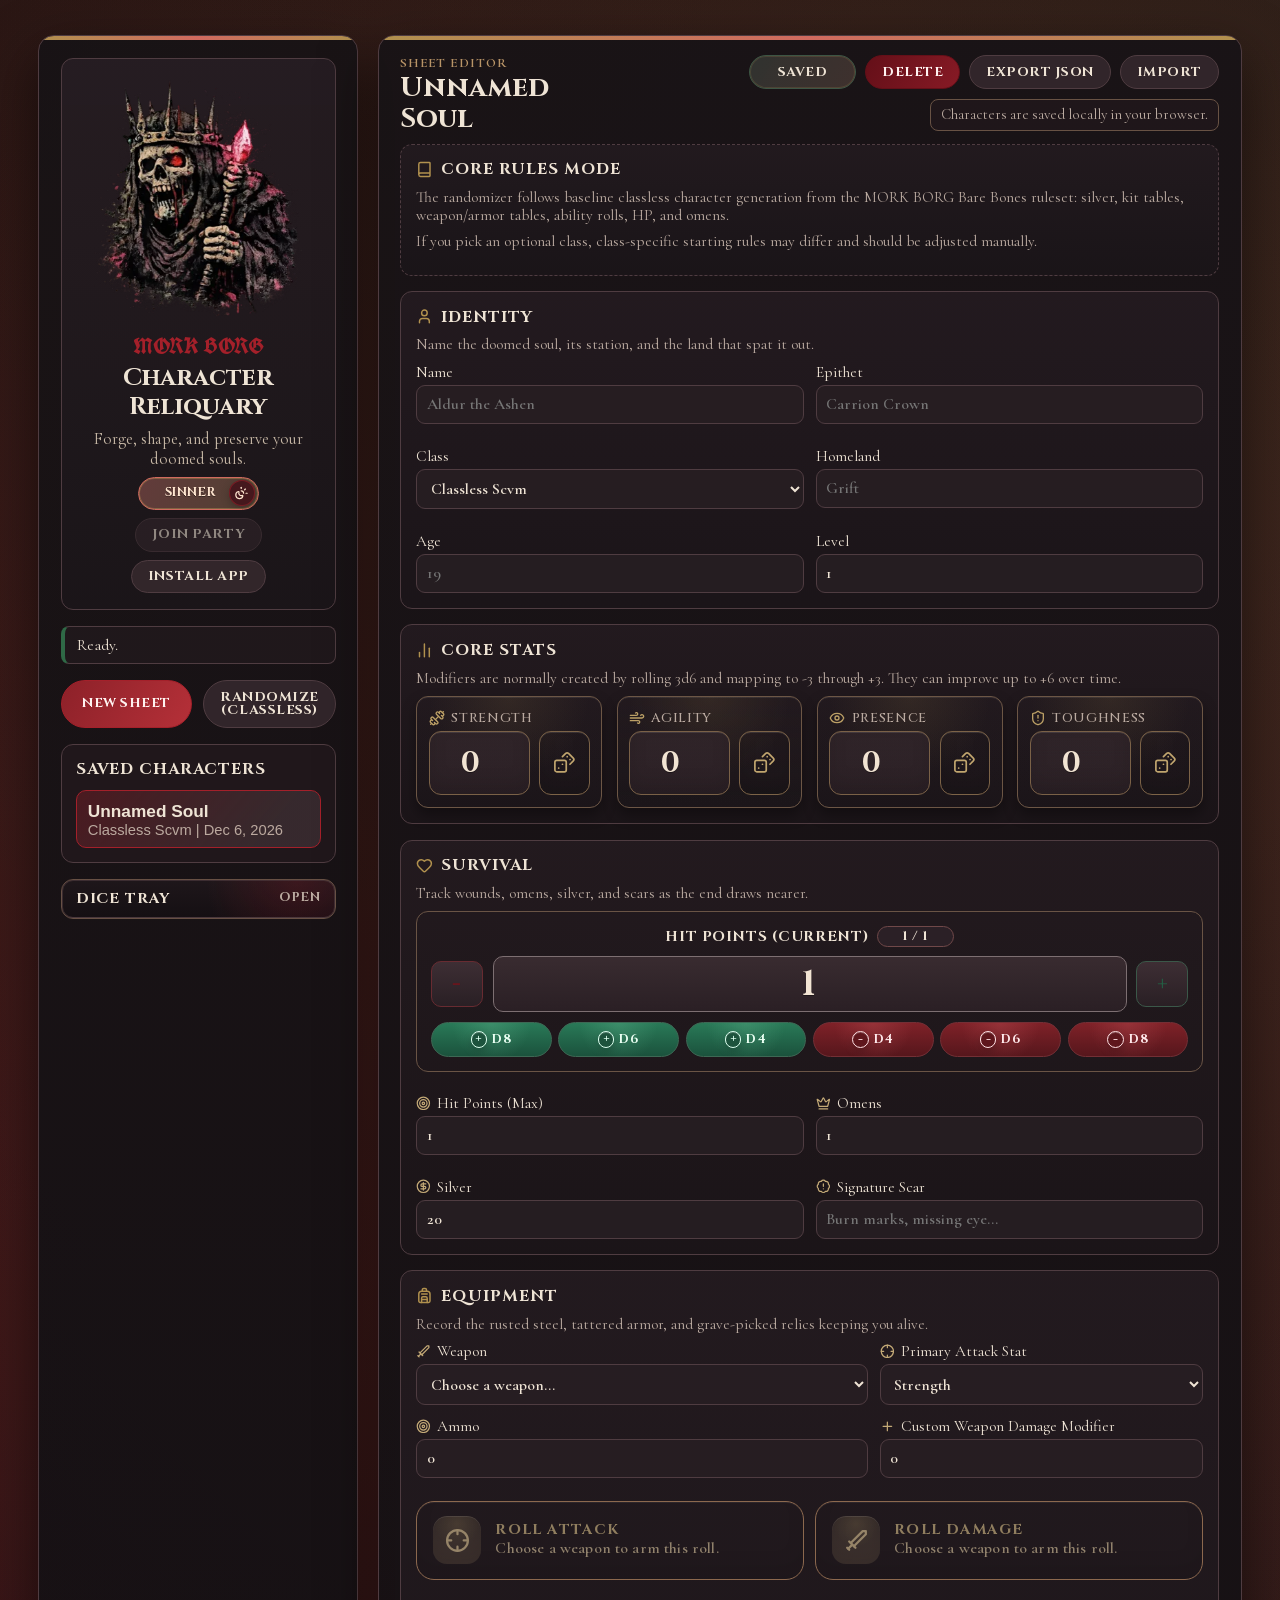
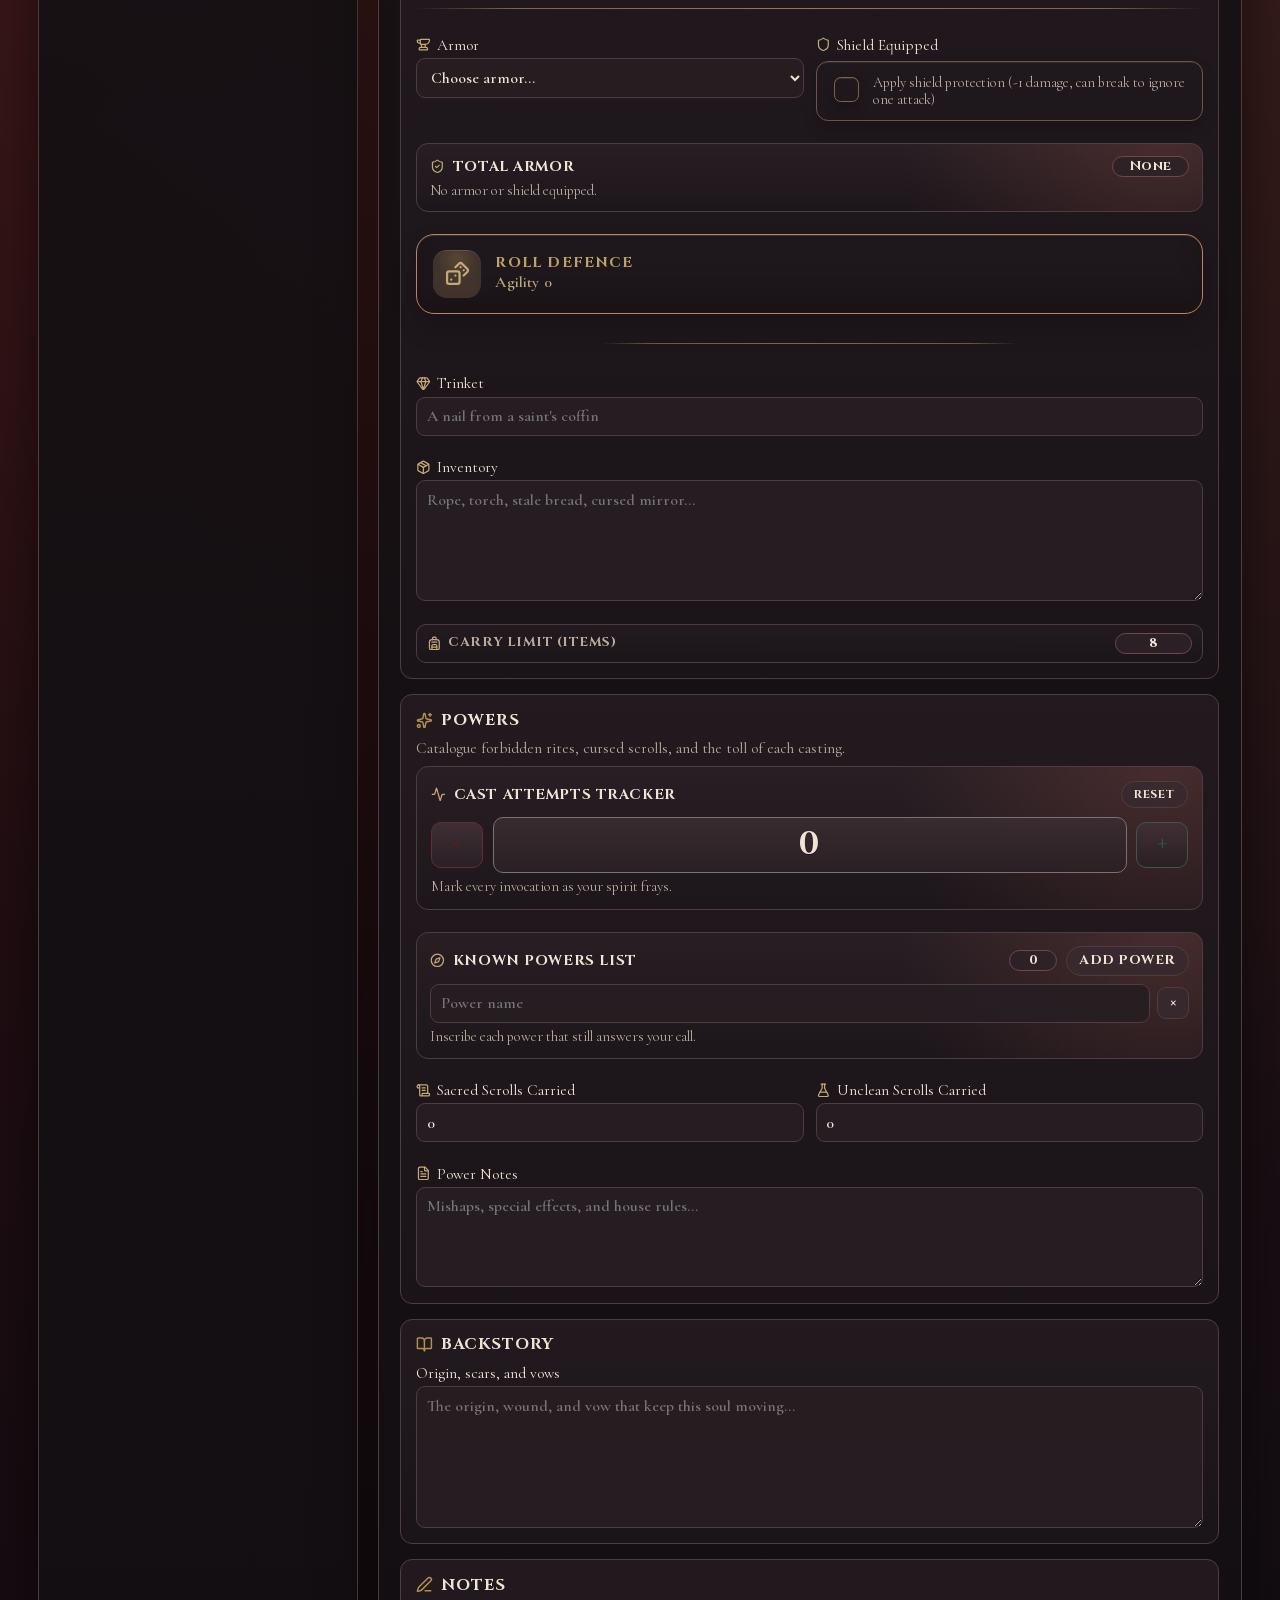
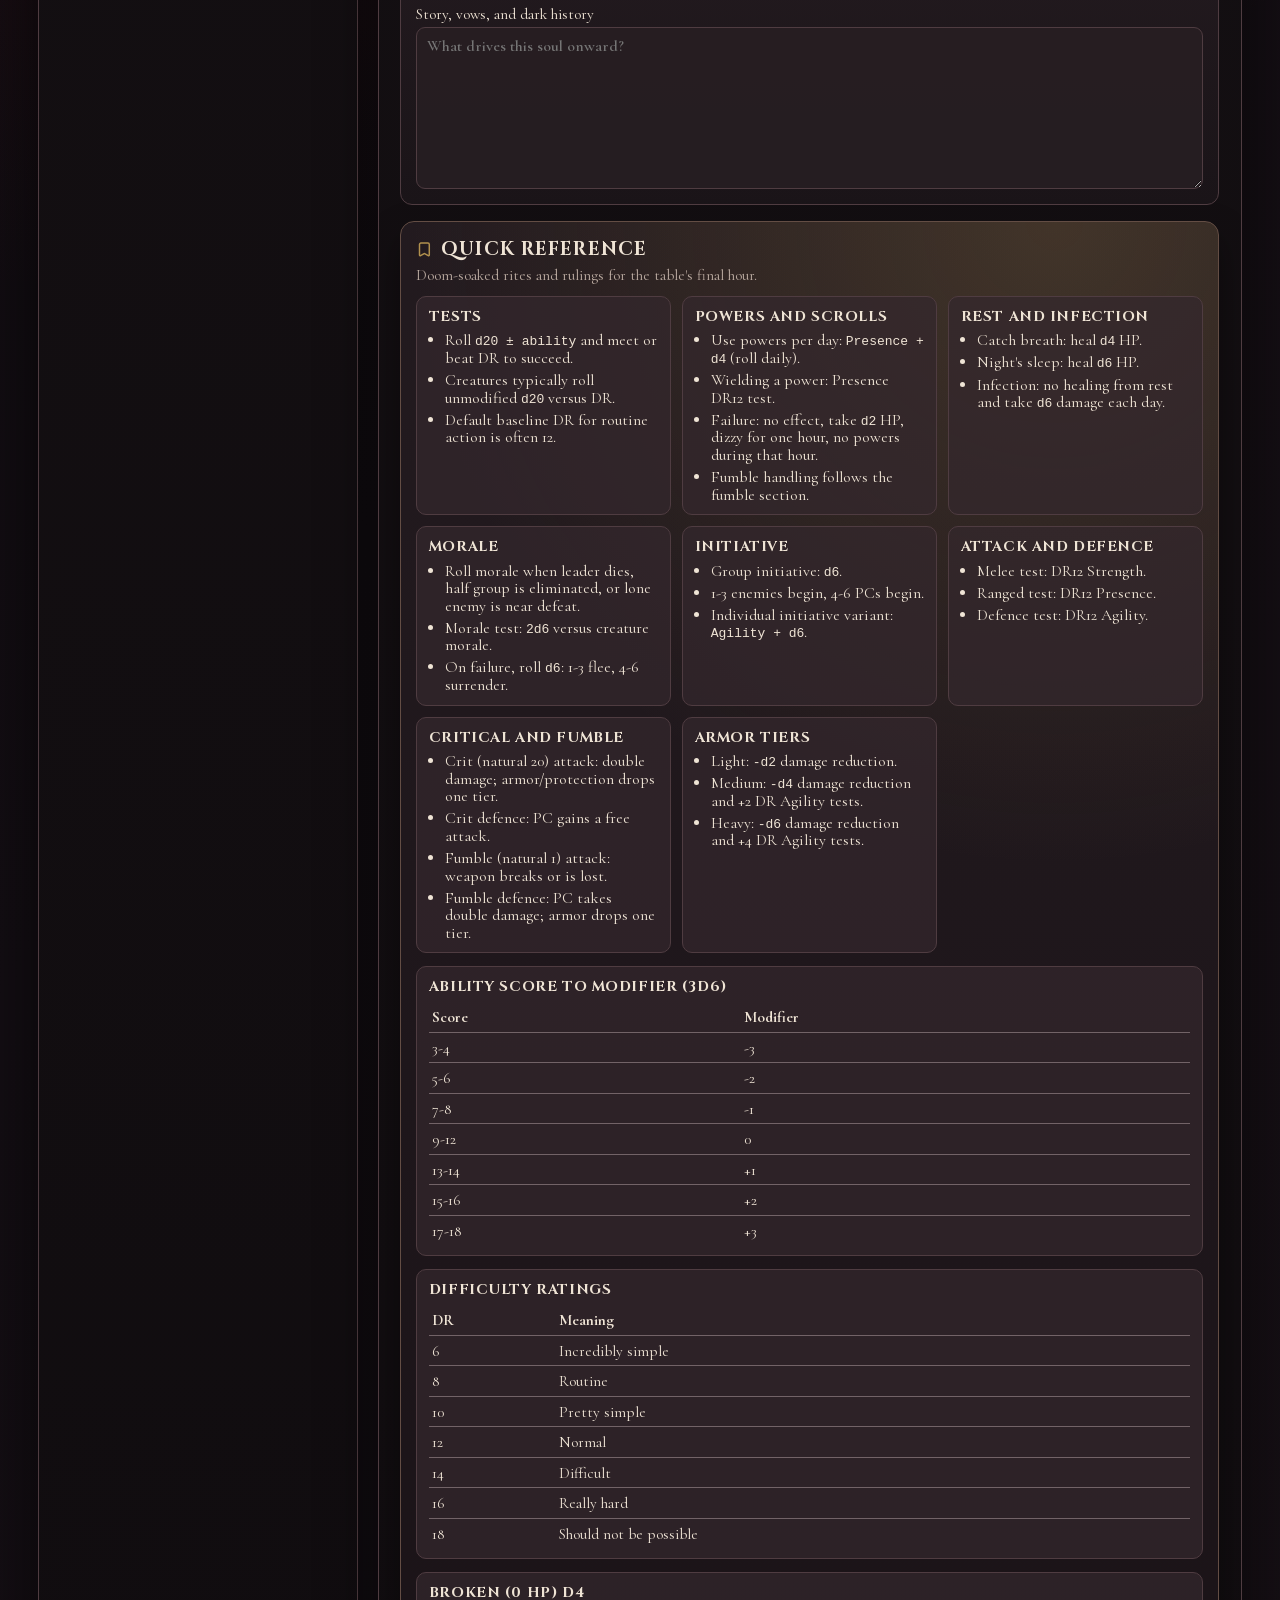
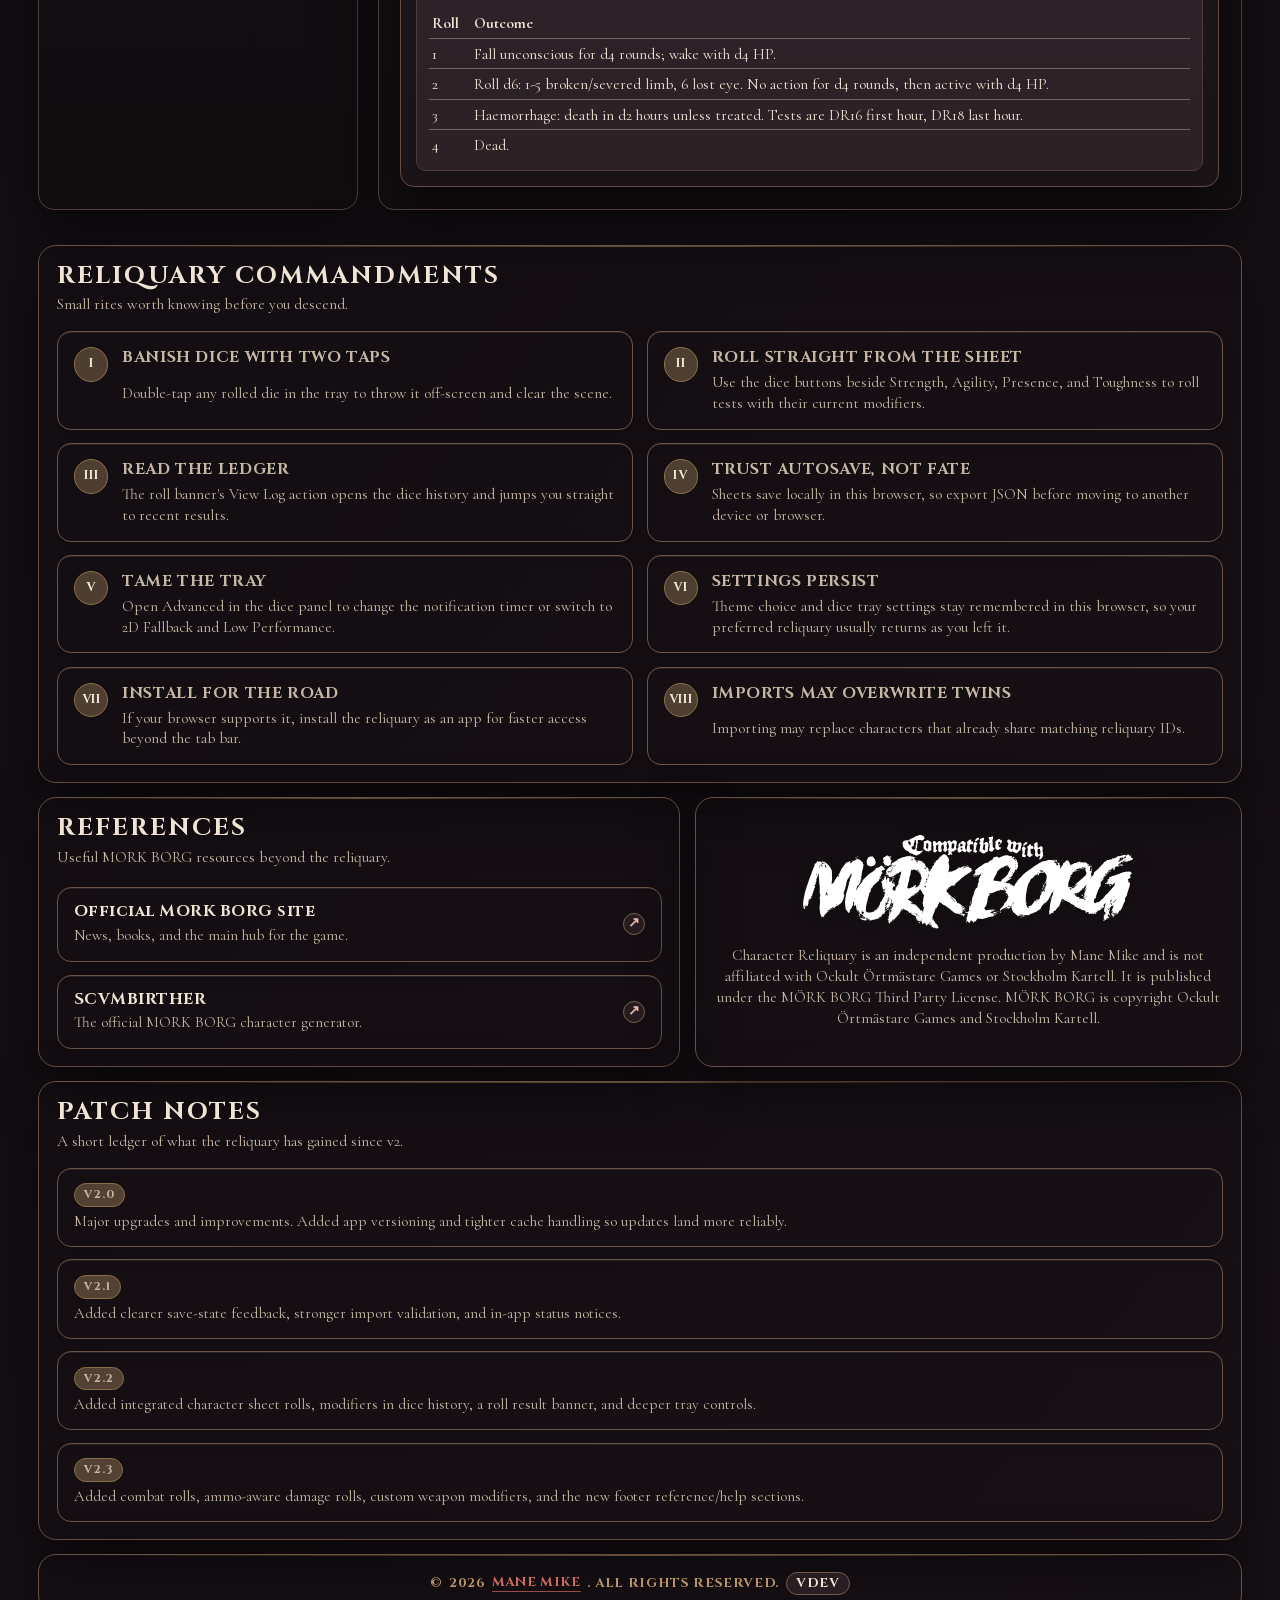
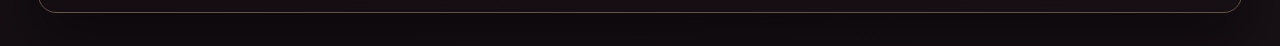
==== commit d25bdc79: "Added icons to reference links" ====
--- a/public/index.html
+++ b/public/index.html
@@ -52,7 +52,7 @@
       }
     </script>
   <script src="theme-init.js?v=20260305-csp-init-1"></script>
-  <link rel="stylesheet" href="styles.css?v=20260307-hp-roll-signs-2" />
+  <link rel="stylesheet" href="styles.css?v=20260307-reference-external-arrow-1" />
 </head>
 
 <body>
--- a/public/styles.css
+++ b/public/styles.css
@@ -364,7 +364,10 @@
 .footer-reference-link {
   position: relative;
   display: grid;
-  gap: 0.28rem;
+  grid-template-columns: minmax(0, 1fr) auto;
+  grid-template-rows: auto auto;
+  row-gap: 0.28rem;
+  column-gap: 0.72rem;
   min-height: 100%;
   padding: 0.95rem 1rem;
   border: 1px solid color-mix(in srgb, var(--line) 72%, var(--gold) 28%);
@@ -382,6 +385,29 @@
     background 160ms ease;
 }
 
+.footer-reference-link::after {
+  content: "\2197";
+  grid-column: 2;
+  grid-row: 1 / span 2;
+  justify-self: end;
+  align-self: center;
+  display: inline-flex;
+  align-items: center;
+  justify-content: center;
+  width: 1.36rem;
+  height: 1.36rem;
+  border-radius: 999px;
+  border: 1px solid color-mix(in srgb, var(--line) 56%, var(--gold) 44%);
+  background: color-mix(in srgb, var(--btn-ghost-bg) 66%, transparent 34%);
+  color: color-mix(in srgb, var(--ink) 66%, var(--accent-soft) 34%);
+  font: 700 0.86rem/1 "Cinzel", serif;
+  transition:
+    transform 160ms ease,
+    border-color 160ms ease,
+    background 160ms ease,
+    color 160ms ease;
+}
+
 .footer-reference-link:hover {
   transform: translateY(-1px);
   border-color: color-mix(in srgb, var(--gold) 50%, var(--accent-soft) 50%);
@@ -392,6 +418,12 @@
     0 14px 28px rgba(0, 0, 0, 0.24);
 }
 
+.footer-reference-link:hover::after {
+  transform: translate(1px, -1px);
+  border-color: color-mix(in srgb, var(--gold) 64%, var(--accent-soft) 36%);
+  background: color-mix(in srgb, var(--gold) 16%, var(--btn-ghost-bg) 84%);
+}
+
 .footer-reference-link:focus-visible {
   outline: none;
   border-color: var(--gold);
@@ -401,13 +433,20 @@
     0 12px 26px rgba(0, 0, 0, 0.22);
 }
 
+.footer-reference-link:focus-visible::after {
+  border-color: var(--gold);
+  color: var(--ink);
+}
+
 .footer-reference-title {
+  grid-column: 1;
   font: 700 1rem/1.12 "Cinzel", serif;
   letter-spacing: 0.03em;
   color: var(--ink);
 }
 
 .footer-reference-desc {
+  grid-column: 1;
   color: var(--ink-soft);
   font-size: 0.95rem;
   line-height: 1.3;
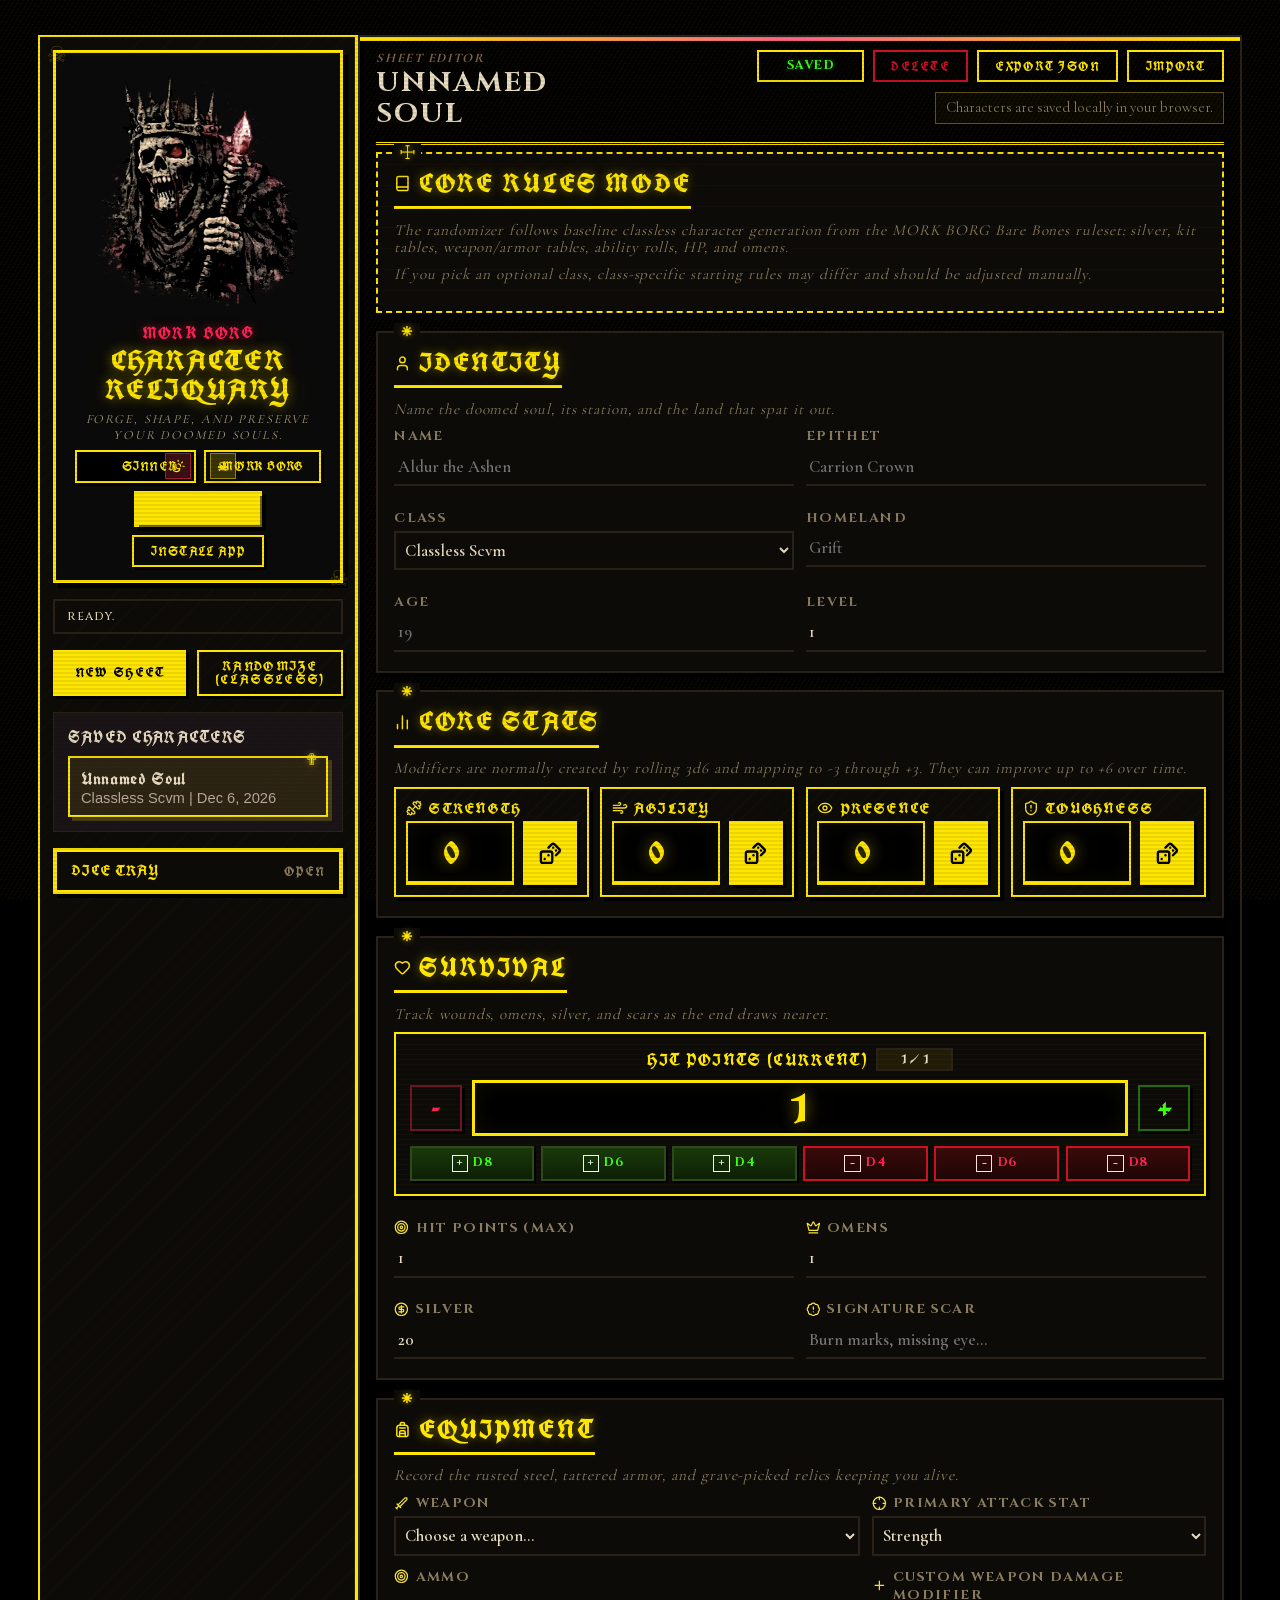
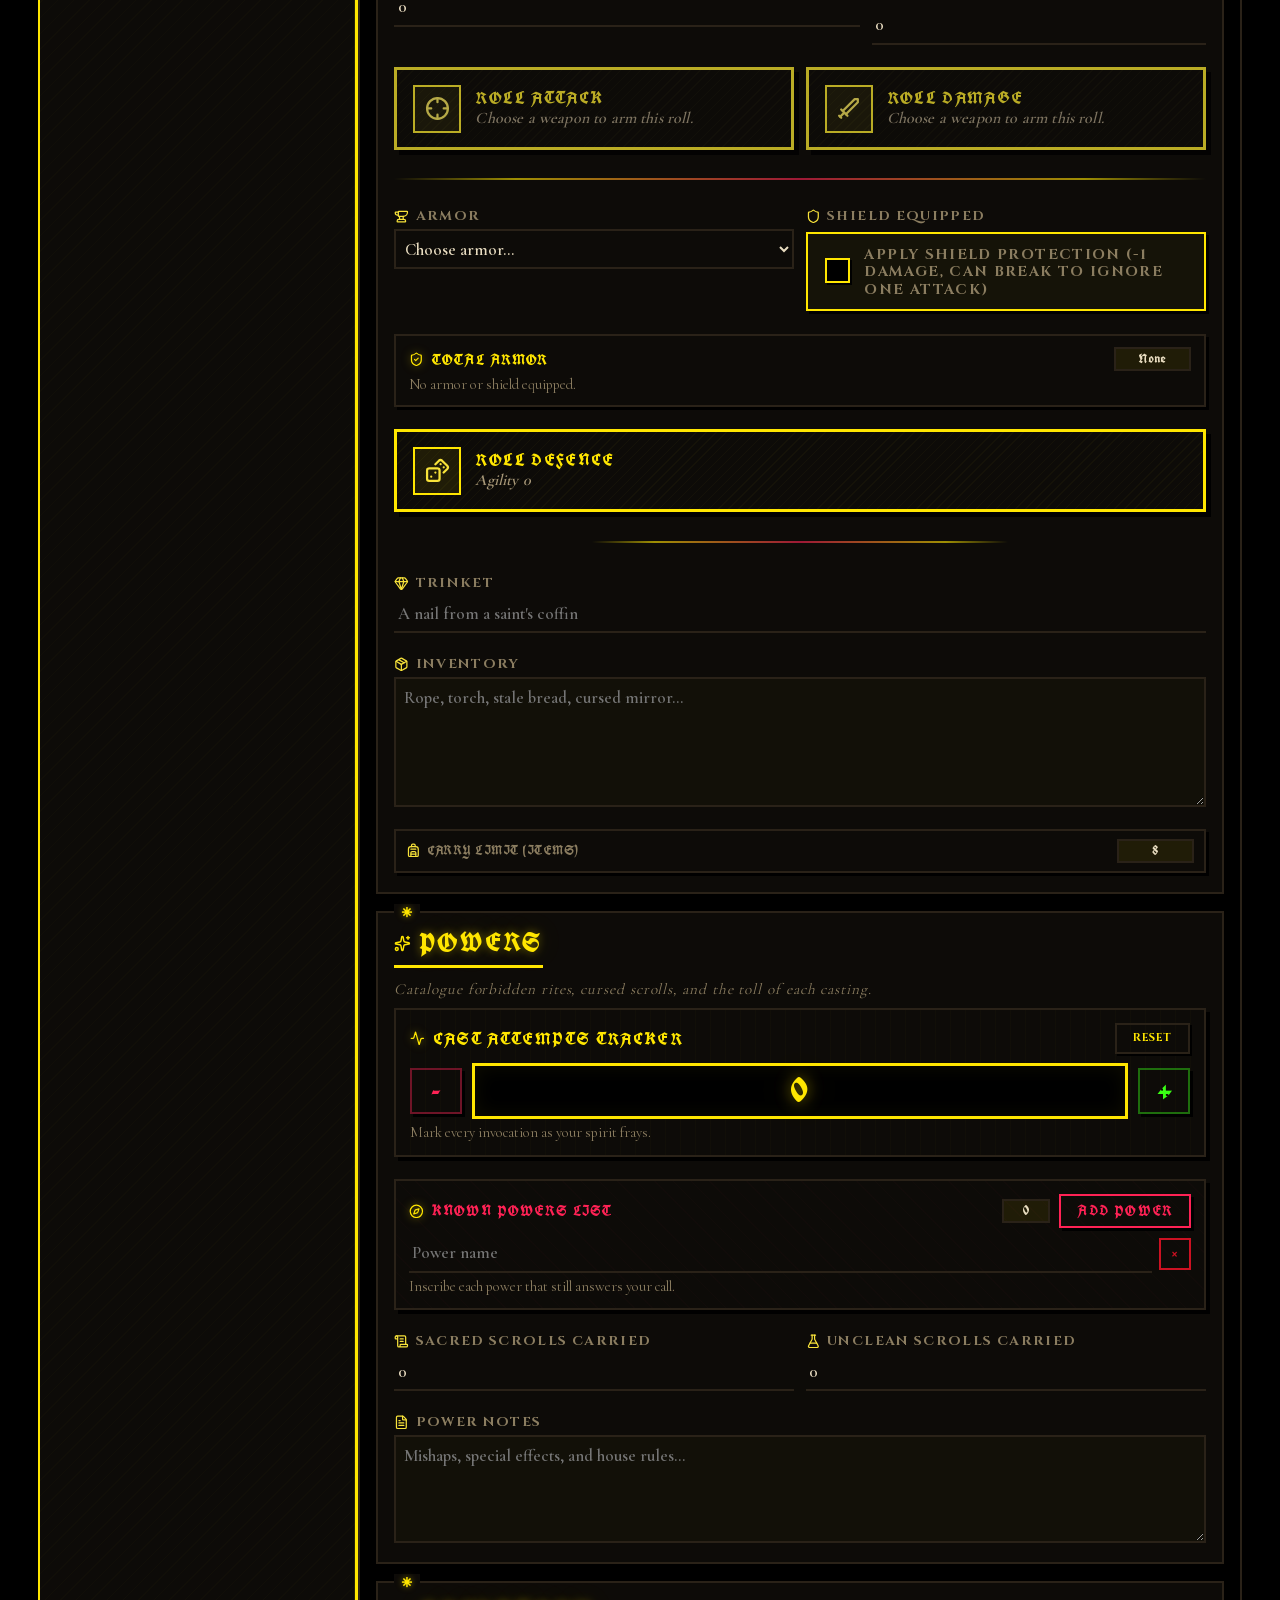
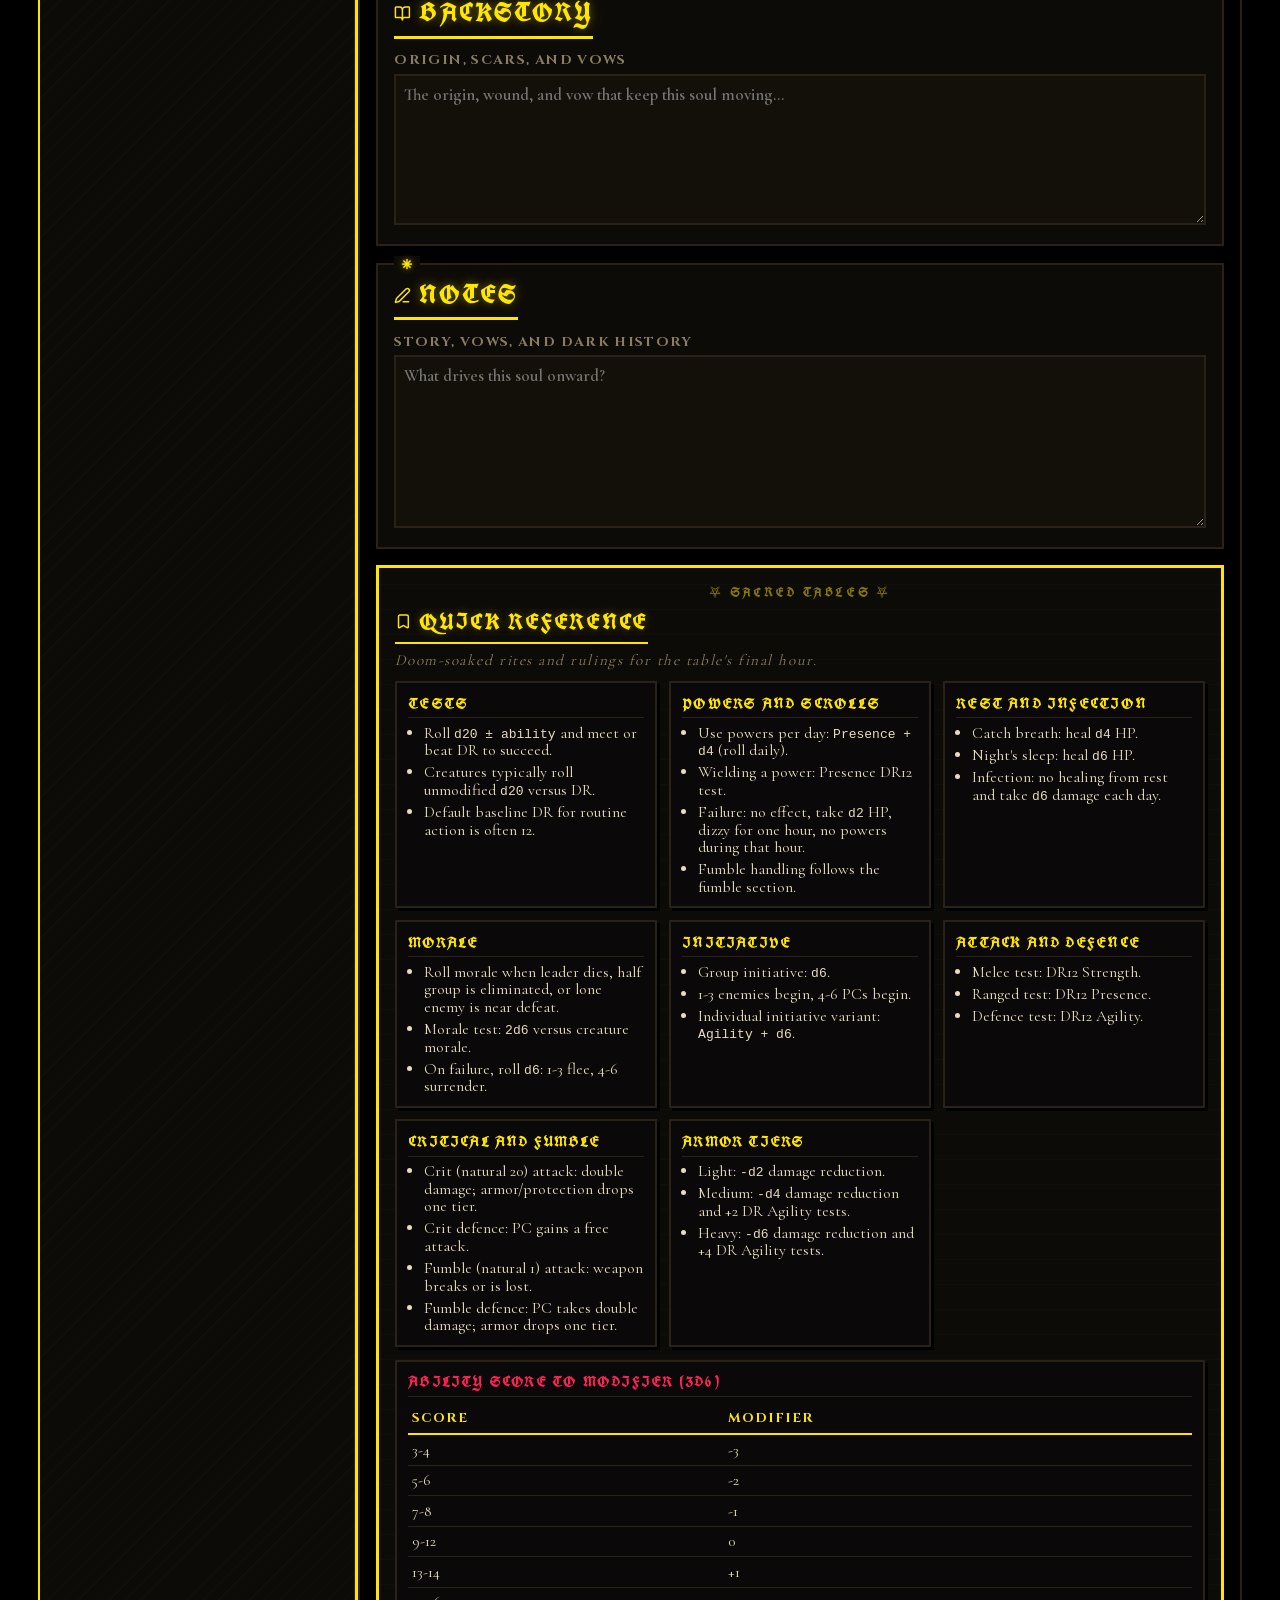
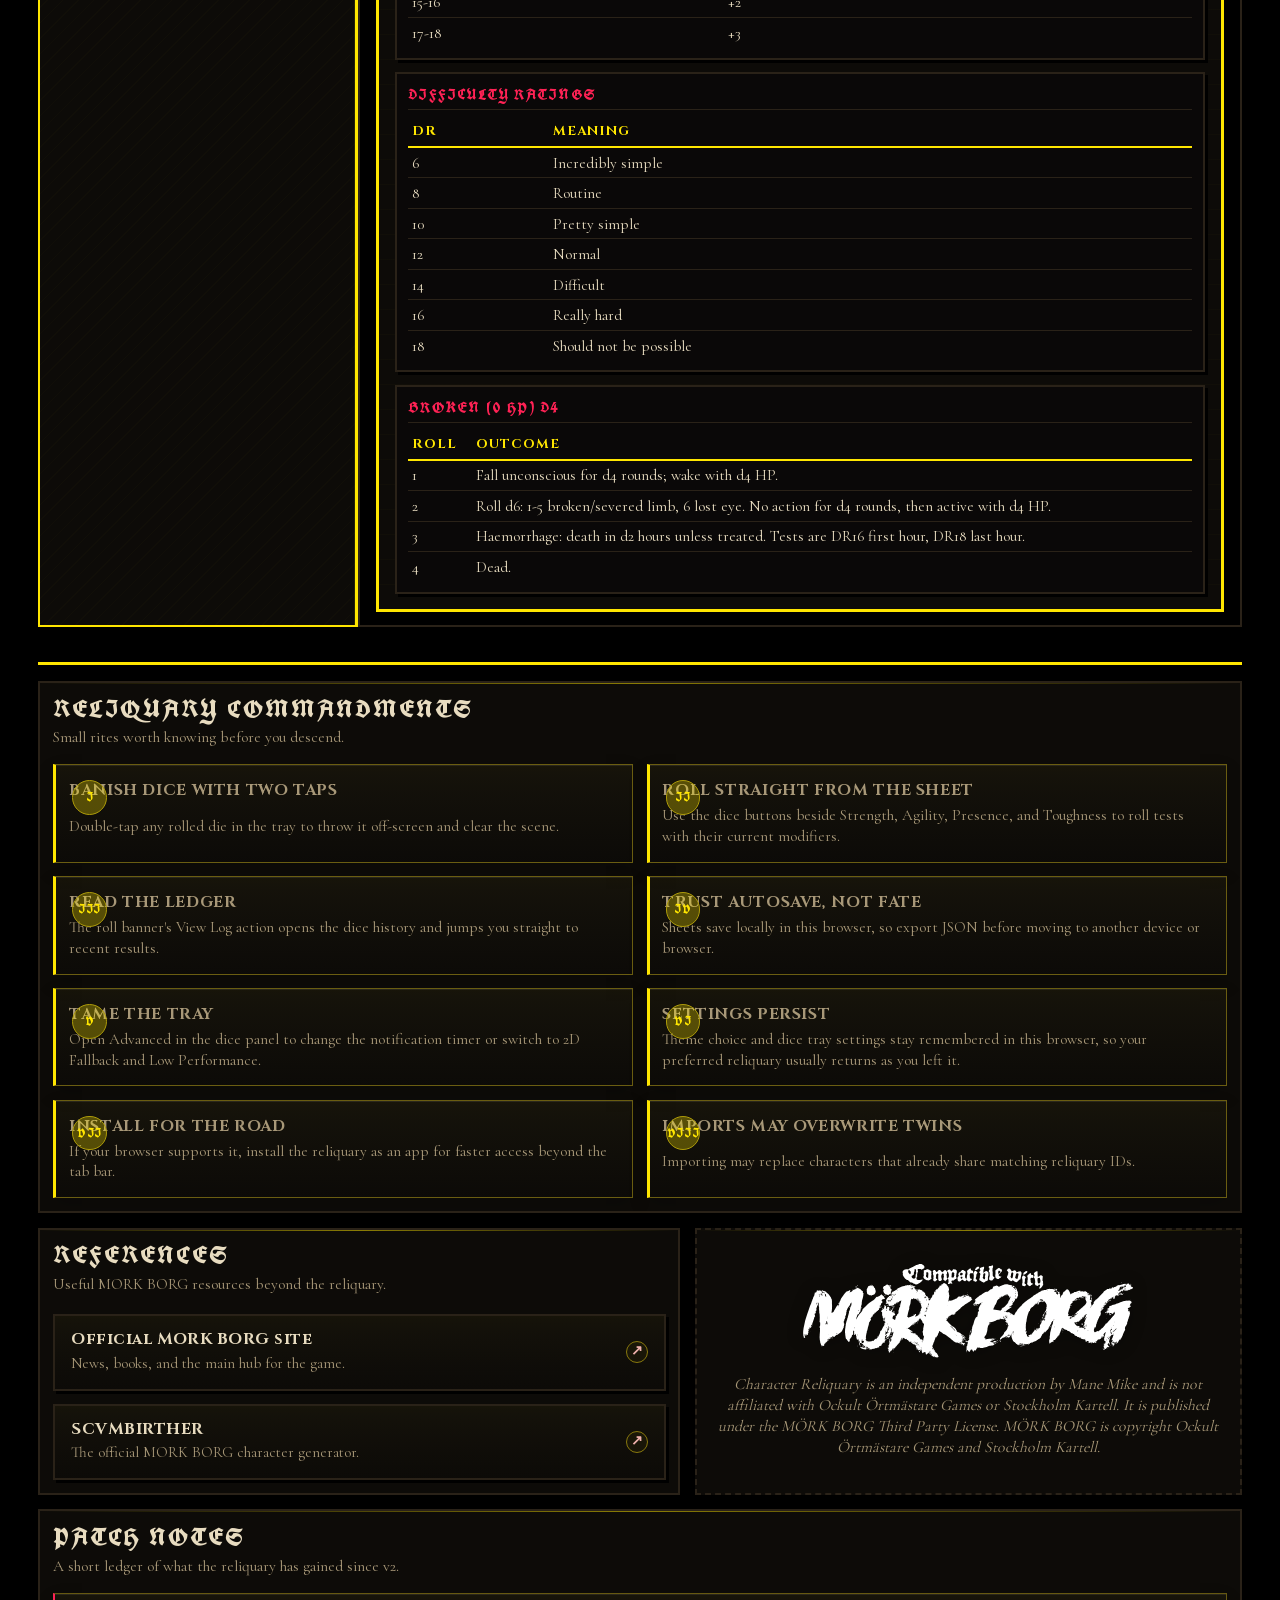
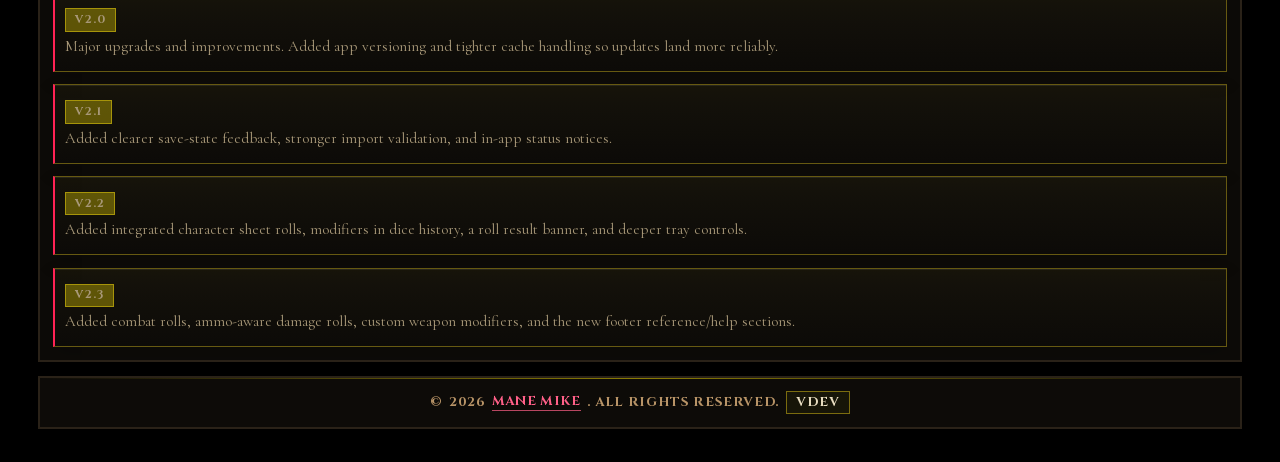
==== commit 340cf292: "Drafted new OG style" ====
--- a/public/index.html
+++ b/public/index.html
@@ -53,6 +53,7 @@
     </script>
   <script src="theme-init.js?v=20260305-csp-init-1"></script>
   <link rel="stylesheet" href="styles.css?v=20260307-reference-external-arrow-1" />
+  <link id="morkborg-stylesheet" rel="stylesheet" href="styles-morkborg.css?v=20260314-morkborg-theme-1" />
 </head>
 
 <body>
@@ -82,6 +83,11 @@
                 <i class="stat-lucide theme-toggle-icon" data-lucide="sun-moon"></i>
               </span>
               <span class="theme-toggle-label">Sinner</span>
+            </button>
+            <button id="morkborg-toggle" class="btn btn-ghost brand-theme-toggle" type="button" role="switch"
+              aria-pressed="true" aria-checked="true" aria-label="Toggle Mörk Borg theme" title="Toggle Mörk Borg theme">
+              <span class="theme-toggle-glyph" aria-hidden="true">☠</span>
+              <span class="theme-toggle-label">Mörk Borg</span>
             </button>
             <span id="join-party-tooltip" class="brand-share-tooltip" aria-label="Join Party coming soon" tabindex="0">
               <button class="btn btn-ghost brand-share-btn" type="button" disabled aria-disabled="true" tabindex="-1">
@@ -1145,7 +1151,7 @@
   </div>
 
   <script src="assets/vendor/lucide-0.577.0.min.js" defer></script>
-  <script src="app.js?v=20260307-hp-roll-buttons-1" defer></script>
+  <script src="app.js?v=20260315-morkborg-toggle-1" defer></script>
 </body>
 
 </html>
--- a/public/styles-morkborg.css
+++ b/public/styles-morkborg.css
@@ -0,0 +1,2566 @@
+/* ================================================================
+   MÖRK BORG THEME — Character Reliquary
+   ================================================================
+   A TOTAL VISUAL APOCALYPSE. Not a re-skin — a ritual desecration.
+
+   This is the dying world rendered in CSS. Every panel is a page
+   torn from a condemned hymnal. Every heading screams in blackletter.
+   Every input field bleeds ink. The layout lurches, staggers, and
+   collapses like the world itself.
+
+   Load AFTER styles.css. Overrides EVERYTHING.
+
+   DARK  = "THE DYING LAND"   — void black, neon bile, hot wound
+   LIGHT = "PLAGUE SCRIPTURE"  — sick parchment, charred ink, blood
+
+   ☠ GRIM · PUNK · APOCALYPTIC · CHAOTIC · GROTESQUE · OCCULT ☠
+   ☠ BRUTALIST · DISTRESSED · FLUORESCENT · NIHILISTIC         ☠
+   ================================================================ */
+
+
+/* ================================================================
+   0. CUSTOM PROPERTIES — DARK (default)
+   "THE DYING LAND"
+   ================================================================ */
+
+:root {
+  color-scheme: dark;
+
+  /* ── Palette ─────────────────────────────────────────────── */
+  --ink:            #e8dcc0;
+  --ink-soft:       #a89878;
+  --paper:          #000000;
+  --paper-strong:   #0a0808;
+  --line:           #2a2218;
+  --accent:         #ff2255;
+  --accent-soft:    #ff6088;
+  --gold:           #ffe600;
+
+  /* ── MÖRK BORG specific palette ─────────────────────────── */
+  --mb-yellow:      #ffe600;
+  --mb-pink:        #ff2255;
+  --mb-black:       #0a0a0a;
+  --mb-void:        #000000;
+  --mb-parchment:   #e8dcc0;
+  --mb-blood:       #8b0000;
+  --mb-cruor:       #cc1122;
+  --mb-rot:         #2d4a1a;
+  --mb-bone:        #d4c8a8;
+  --mb-ash:         #3a3228;
+  --mb-toxin:       #39ff14;
+
+  /* ── Brutal shadows — flat offset, NO blur ever ──────────── */
+  --shadow:         5px 5px 0 #000;
+  --radius:         0px;
+
+  /* ── Background — absolute void with color hemorrhage ────── */
+  --bg-radial-a:    radial-gradient(ellipse at 3% 5%, rgba(255, 34, 85, 0.22), transparent 30%);
+  --bg-radial-b:    radial-gradient(ellipse at 95% 92%, rgba(255, 230, 0, 0.06), transparent 35%);
+  --bg-linear:      linear-gradient(180deg, #000 0%, #050300 100%);
+
+  /* ── Grain — aggressive, dirty ───────────────────────────── */
+  --grain-line-a:   repeating-linear-gradient(120deg, rgba(255,230,0,0.04) 0, transparent 2px, transparent 4px);
+  --grain-line-b:   repeating-linear-gradient(30deg, rgba(255,34,85,0.02) 0, transparent 2px, transparent 6px);
+  --grain-opacity:  0.90;
+
+  /* ── Surfaces — charred, decayed ─────────────────────────── */
+  --section-bg:     #0d0b08;
+  --input-bg:       transparent;
+  --btn-ghost-bg:   rgba(255, 230, 0, 0.06);
+  --readonly-bg:    rgba(255, 230, 0, 0.04);
+  --readonly-text:  #ffe600;
+
+  /* ── Power / tracker cards ──────────────────────────────── */
+  --power-card-bg:          #0d0b08;
+  --tracker-pill-bg:        rgba(255, 230, 0, 0.08);
+  --tracker-btn-bg:         rgba(255, 230, 0, 0.04);
+  --tracker-value-bg:       #000;
+  --tracker-value-text:     #ffe600;
+  --tracker-value-shadow:   0 0 20px rgba(255, 230, 0, 0.4), 0 0 40px rgba(255, 230, 0, 0.15);
+
+  /* ── Dice ────────────────────────────────────────────────── */
+  --dice-chip-bg:           rgba(255, 230, 0, 0.06);
+  --dice-chip-active:       #ffe600;
+  --dice-surface:           #0d0b08;
+  --dice-fallback-token:    #0d0b08;
+
+  /* ── Reference ───────────────────────────────────────────── */
+  --reference-bg:           #0d0b08;
+  --reference-shadow:       6px 6px 0 #000;
+  --reference-card-bg:      #0a0808;
+
+  /* ── Fields ──────────────────────────────────────────────── */
+  --field-help:     #8b7d60;
+  --muted:          #5a4e38;
+  --status-bg:      rgba(255, 230, 0, 0.04);
+
+  /* ── Focus / hover ───────────────────────────────────────── */
+  --focus-ring:         0 0 0 2px #ffe600, 0 0 12px rgba(255, 230, 0, 0.3);
+  --hover-shadow-soft:  4px 4px 0 rgba(255, 230, 0, 0.15);
+}
+
+
+/* ================================================================
+   0b. CUSTOM PROPERTIES — LIGHT
+   "PLAGUE SCRIPTURE"
+   ================================================================ */
+
+html[data-theme="light"] {
+  color-scheme: light;
+
+  --ink:            #0a0a0a;
+  --ink-soft:       #2a2218;
+  --paper:          #e8dcc0;
+  --paper-strong:   #d4c8a8;
+  --line:           #1a1610;
+  --accent:         #cc1122;
+  --accent-soft:    #8b0000;
+  --gold:           #0a0a0a;
+
+  --mb-yellow:      #ffe600;
+  --mb-pink:        #cc1122;
+
+  --shadow:         4px 4px 0 rgba(0,0,0,0.5);
+
+  --bg-radial-a:    radial-gradient(ellipse at 8% 12%, rgba(204, 17, 34, 0.12), transparent 34%);
+  --bg-radial-b:    radial-gradient(ellipse at 88% 80%, rgba(139, 0, 0, 0.06), transparent 30%);
+  --bg-linear:      linear-gradient(180deg, #e8dcc0 0%, #d8ccb0 50%, #c8bca0 100%);
+
+  --grain-line-a:   repeating-linear-gradient(120deg, rgba(0,0,0,0.04) 0, transparent 1px, transparent 3px);
+  --grain-line-b:   repeating-linear-gradient(60deg, rgba(139,0,0,0.03) 0, transparent 1px, transparent 5px);
+  --grain-opacity:  0.60;
+
+  --section-bg:     #ddd0b4;
+  --input-bg:       transparent;
+  --btn-ghost-bg:   rgba(0, 0, 0, 0.05);
+  --readonly-bg:    rgba(0, 0, 0, 0.06);
+  --readonly-text:  #0a0a0a;
+
+  --power-card-bg:          #d4c8a8;
+  --tracker-pill-bg:        rgba(0, 0, 0, 0.08);
+  --tracker-btn-bg:         rgba(0, 0, 0, 0.04);
+  --tracker-value-bg:       #c8bca0;
+  --tracker-value-text:     #0a0a0a;
+  --tracker-value-shadow:   none;
+
+  --dice-chip-bg:           rgba(0, 0, 0, 0.06);
+  --dice-chip-active:       #0a0a0a;
+  --dice-surface:           #d4c8a8;
+  --dice-fallback-token:    #d4c8a8;
+
+  --reference-bg:           #d4c8a8;
+  --reference-shadow:       4px 4px 0 rgba(0,0,0,0.3);
+  --reference-card-bg:      #c8bca0;
+
+  --field-help:     #4a3e28;
+  --muted:          #6a5e48;
+  --status-bg:      rgba(0, 0, 0, 0.04);
+
+  --focus-ring:         0 0 0 2px #0a0a0a;
+  --hover-shadow-soft:  3px 3px 0 rgba(0,0,0,0.2);
+}
+
+
+/* ================================================================
+   1. BODY — THE DYING WORLD
+   ================================================================ */
+
+body {
+  font-family: "Cormorant Garamond", serif;
+  background: var(--paper);
+  color: var(--ink);
+  -webkit-font-smoothing: auto;
+  text-rendering: optimizeLegibility;
+}
+
+/* Aggressive grain overlay */
+body::before {
+  background:
+    var(--grain-line-a),
+    var(--grain-line-b),
+    repeating-linear-gradient(
+      0deg,
+      transparent,
+      transparent 2px,
+      rgba(255, 230, 0, 0.012) 2px,
+      rgba(255, 230, 0, 0.012) 3px
+    );
+  opacity: var(--grain-opacity);
+}
+
+/* CRT scanline overlay — dark mode only */
+body::after {
+  content: "";
+  position: fixed;
+  inset: 0;
+  z-index: 9999;
+  pointer-events: none;
+  background: repeating-linear-gradient(
+    0deg,
+    transparent,
+    transparent 2px,
+    rgba(0, 0, 0, 0.08) 2px,
+    rgba(0, 0, 0, 0.08) 4px
+  );
+  mix-blend-mode: multiply;
+}
+
+html[data-theme="light"] body::after {
+  background: repeating-linear-gradient(
+    0deg,
+    transparent,
+    transparent 3px,
+    rgba(0, 0, 0, 0.03) 3px,
+    rgba(0, 0, 0, 0.03) 6px
+  );
+}
+
+
+/* ================================================================
+   2. GLOBAL RESETS — CRUSH ALL SOFTNESS
+   ================================================================ */
+
+/* Annihilate every border-radius in the app */
+.app-shell *,
+.site-footer *,
+.sheet-roll-banner *,
+.confirm-modal *,
+.dice-viewport-overlay * {
+  border-radius: 0 !important;
+}
+
+/* All borders become harsher */
+.sheet-section,
+.power-tracker-card,
+.known-powers-block,
+.equipment-summary-card,
+.reference-sheet,
+.reference-card,
+.reference-table-wrap,
+.dice-preview-host,
+.dice-advanced,
+.dice-history-wrap,
+.dice-history-item,
+.dice-status,
+.footer-card,
+.brand,
+.character-item,
+.vault-panel,
+.sheet-panel,
+.confirm-dialog {
+  border-width: 2px !important;
+  border-style: solid !important;
+}
+
+
+/* ================================================================
+   3. TYPOGRAPHY — BLACKLETTER DOMINION
+   Every heading is UnifrakturCook. Every heading SCREAMS.
+   ================================================================ */
+
+/* ALL headings in blackletter */
+h1, h2, h3, h4, h5, h6,
+.sheet-section h3,
+.power-tracker-head h4,
+.known-powers-head h4,
+.equipment-summary-head h4,
+.reference-card h4,
+.reference-table-wrap h4,
+.reference-sheet h3,
+.dice-history-wrap h4,
+.dice-advanced summary {
+  font-family: "UnifrakturCook", "Cinzel", cursive !important;
+  text-transform: uppercase !important;
+  letter-spacing: 0.08em !important;
+}
+
+/* Main section headings — MASSIVE */
+.sheet-section h3 {
+  font-size: 1.6rem !important;
+  line-height: 1.1 !important;
+  margin-bottom: 0.8rem !important;
+  padding-bottom: 0.5rem !important;
+  border-bottom: 3px solid var(--mb-yellow) !important;
+  color: var(--mb-yellow) !important;
+  text-shadow:
+    0 0 10px rgba(255, 230, 0, 0.4),
+    0 0 30px rgba(255, 230, 0, 0.15);
+}
+
+html[data-theme="light"] .sheet-section h3 {
+  color: #0a0a0a !important;
+  border-bottom-color: #0a0a0a !important;
+  text-shadow: none;
+}
+
+/* Section kicker — scratched in */
+.section-kicker {
+  font-family: "Cormorant Garamond", serif !important;
+  font-style: italic;
+  letter-spacing: 0.12em !important;
+  text-transform: uppercase !important;
+  opacity: 0.7;
+}
+
+/* Heading with icon — occult treatment */
+.heading-with-icon {
+  gap: 0.5rem;
+}
+
+.heading-with-icon .stat-lucide {
+  color: var(--mb-yellow) !important;
+  filter: drop-shadow(0 0 4px rgba(255, 230, 0, 0.5));
+}
+
+html[data-theme="light"] .heading-with-icon .stat-lucide {
+  color: var(--mb-pink) !important;
+  filter: none;
+}
+
+
+/* ================================================================
+   4. APP SHELL — ASYMMETRIC CHAOS
+   ================================================================ */
+
+.app-shell {
+  gap: 0 !important;
+}
+
+/* ── Vault panel — the left grimoire spine ──────────────────── */
+.vault-panel {
+  border-color: var(--mb-yellow) !important;
+  border-right: 3px solid var(--mb-yellow) !important;
+  background:
+    repeating-linear-gradient(
+      -45deg,
+      transparent,
+      transparent 10px,
+      rgba(255, 230, 0, 0.015) 10px,
+      rgba(255, 230, 0, 0.015) 11px
+    ),
+    var(--section-bg) !important;
+  box-shadow: 6px 0 0 #000, inset -1px 0 0 rgba(255, 230, 0, 0.1) !important;
+  padding: 0.8rem !important;
+}
+
+html[data-theme="light"] .vault-panel {
+  border-color: #0a0a0a !important;
+  border-right-color: #0a0a0a !important;
+  background:
+    repeating-linear-gradient(
+      -45deg,
+      transparent,
+      transparent 10px,
+      rgba(0, 0, 0, 0.02) 10px,
+      rgba(0, 0, 0, 0.02) 11px
+    ),
+    var(--section-bg) !important;
+  box-shadow: 4px 0 0 rgba(0,0,0,0.3) !important;
+}
+
+/* ── Sheet panel — the main scripture ──────────────────────── */
+.sheet-panel {
+  border-color: var(--line) !important;
+  background: transparent !important;
+  box-shadow: none !important;
+  padding: 0.8rem 1rem !important;
+}
+
+
+/* ================================================================
+   5. BRAND — THE SEAL OF THE DYING WORLD
+   ================================================================ */
+
+.brand {
+  border: 3px solid var(--mb-yellow) !important;
+  background: var(--mb-black) !important;
+  box-shadow: 5px 5px 0 #000 !important;
+  padding: 0.8rem !important;
+  position: relative;
+  overflow: visible !important;
+}
+
+/* Occult corner marks */
+.brand::before,
+.brand::after {
+  position: absolute;
+  font-family: "UnifrakturCook", cursive;
+  font-size: 1.4rem;
+  color: var(--mb-yellow);
+  opacity: 0.3;
+  pointer-events: none;
+  line-height: 1;
+}
+
+.brand::before {
+  content: "☠";
+  top: -0.6rem;
+  left: -0.6rem;
+}
+
+.brand::after {
+  content: "☠";
+  bottom: -0.6rem;
+  right: -0.6rem;
+}
+
+/* Brand mark — giant blackletter */
+.brand-mark {
+  font-family: "UnifrakturCook", cursive !important;
+  font-size: 1rem !important;
+  color: var(--mb-pink) !important;
+  text-shadow: 0 0 8px rgba(255, 34, 85, 0.5);
+  letter-spacing: 0.1em !important;
+  text-transform: uppercase !important;
+}
+
+html[data-theme="light"] .brand-mark {
+  color: var(--mb-pink) !important;
+  text-shadow: none;
+}
+
+/* Brand title */
+.brand h1 {
+  font-family: "UnifrakturCook", cursive !important;
+  font-size: 1.8rem !important;
+  color: var(--mb-yellow) !important;
+  text-shadow:
+    0 0 12px rgba(255, 230, 0, 0.5),
+    0 0 40px rgba(255, 230, 0, 0.2);
+  letter-spacing: 0.06em !important;
+  line-height: 1 !important;
+}
+
+html[data-theme="light"] .brand h1 {
+  color: #0a0a0a !important;
+  text-shadow: 2px 2px 0 rgba(0,0,0,0.1);
+}
+
+/* Brand subtitle */
+.brand-sub {
+  font-family: "Cormorant Garamond", serif !important;
+  font-style: italic;
+  letter-spacing: 0.15em !important;
+  text-transform: uppercase !important;
+  font-size: 0.78rem !important;
+  color: var(--ink-soft) !important;
+}
+
+/* Brand logo */
+.brand-logo-wrap img,
+.brand-logo-wrap svg {
+  filter: contrast(1.3) saturate(0.6) sepia(0.3);
+}
+
+html[data-theme="light"] .brand-logo-wrap img,
+html[data-theme="light"] .brand-logo-wrap svg {
+  filter: contrast(1.2) saturate(0.3) sepia(0.5);
+}
+
+
+/* ================================================================
+   6. BUTTONS — BLUNT INSTRUMENTS
+   ================================================================ */
+
+.btn {
+  font-family: "UnifrakturCook", cursive !important;
+  font-size: 0.88rem !important;
+  letter-spacing: 0.1em !important;
+  text-transform: uppercase !important;
+  border: 2px solid var(--mb-yellow) !important;
+  background: transparent !important;
+  color: var(--mb-yellow) !important;
+  box-shadow: 3px 3px 0 #000 !important;
+  transition:
+    transform 80ms ease,
+    box-shadow 80ms ease,
+    background 80ms ease,
+    color 80ms ease !important;
+  padding: 0.5rem 1rem !important;
+  position: relative;
+}
+
+.btn:hover {
+  background: var(--mb-yellow) !important;
+  color: #000 !important;
+  box-shadow: 1px 1px 0 #000 !important;
+  transform: translate(2px, 2px) !important;
+}
+
+.btn:active {
+  transform: translate(3px, 3px) !important;
+  box-shadow: 0 0 0 #000 !important;
+}
+
+html[data-theme="light"] .btn {
+  border-color: #0a0a0a !important;
+  color: #0a0a0a !important;
+  box-shadow: 3px 3px 0 rgba(0,0,0,0.4) !important;
+}
+
+html[data-theme="light"] .btn:hover {
+  background: #0a0a0a !important;
+  color: var(--mb-parchment) !important;
+}
+
+/* Primary / accent buttons */
+.btn-primary,
+.btn[data-variant="primary"] {
+  background: var(--mb-yellow) !important;
+  color: #000 !important;
+  border-color: var(--mb-yellow) !important;
+  font-weight: 700 !important;
+}
+
+.btn-primary:hover,
+.btn[data-variant="primary"]:hover {
+  background: var(--mb-pink) !important;
+  color: #fff !important;
+  border-color: var(--mb-pink) !important;
+}
+
+/* Danger buttons */
+.btn-danger,
+.btn[data-variant="danger"] {
+  border-color: var(--mb-cruor) !important;
+  color: var(--mb-cruor) !important;
+}
+
+.btn-danger:hover,
+.btn[data-variant="danger"]:hover {
+  background: var(--mb-cruor) !important;
+  color: #fff !important;
+}
+
+
+/* ================================================================
+   7. THEME TOGGLE — THE SIGIL SWITCH
+   ================================================================ */
+
+.theme-toggle {
+  border: 2px solid var(--mb-yellow) !important;
+  background: #000 !important;
+  box-shadow: 3px 3px 0 #000 !important;
+}
+
+.theme-toggle .toggle-glyph {
+  text-shadow: 0 0 8px rgba(255, 230, 0, 0.6);
+}
+
+html[data-theme="light"] .theme-toggle {
+  border-color: #0a0a0a !important;
+  background: var(--paper) !important;
+  box-shadow: 3px 3px 0 rgba(0,0,0,0.3) !important;
+}
+
+
+/* ================================================================
+   8. CHARACTER LIST — THE SOUL REGISTRY
+   ================================================================ */
+
+.character-item {
+  border: 2px solid var(--line) !important;
+  background: rgba(255, 230, 0, 0.03) !important;
+  box-shadow: 3px 3px 0 #000 !important;
+  transition:
+    transform 80ms ease,
+    border-color 100ms ease,
+    box-shadow 80ms ease !important;
+  position: relative;
+}
+
+.character-item:hover {
+  border-color: var(--mb-yellow) !important;
+  transform: translate(-2px, -2px) !important;
+  box-shadow: 5px 5px 0 #000 !important;
+}
+
+.character-item.is-active {
+  border-color: var(--mb-yellow) !important;
+  background: rgba(255, 230, 0, 0.08) !important;
+  box-shadow: 4px 4px 0 rgba(255, 230, 0, 0.2) !important;
+}
+
+/* Decorative cross before active character */
+.character-item.is-active::before {
+  content: "✟";
+  position: absolute;
+  top: -0.5rem;
+  right: 0.5rem;
+  font-size: 1rem;
+  color: var(--mb-yellow);
+  text-shadow: 0 0 6px rgba(255, 230, 0, 0.5);
+  pointer-events: none;
+}
+
+html[data-theme="light"] .character-item {
+  border-color: #2a2218 !important;
+  background: rgba(0, 0, 0, 0.03) !important;
+  box-shadow: 3px 3px 0 rgba(0,0,0,0.3) !important;
+}
+
+html[data-theme="light"] .character-item:hover {
+  border-color: #0a0a0a !important;
+}
+
+html[data-theme="light"] .character-item.is-active {
+  border-color: #0a0a0a !important;
+  background: rgba(0, 0, 0, 0.06) !important;
+}
+
+html[data-theme="light"] .character-item.is-active::before {
+  color: var(--mb-cruor);
+  text-shadow: none;
+}
+
+.character-item-name {
+  font-family: "UnifrakturCook", cursive !important;
+  font-size: 1.05rem !important;
+  letter-spacing: 0.04em !important;
+}
+
+.character-item-class {
+  font-style: italic;
+  letter-spacing: 0.08em;
+  text-transform: uppercase;
+  font-size: 0.78rem !important;
+}
+
+
+/* ================================================================
+   9. INPUTS — RAW, UNDERLINE-ONLY, BLEEDING INK
+   ================================================================ */
+
+input,
+select,
+textarea {
+  border: none !important;
+  border-bottom: 2px solid var(--line) !important;
+  border-radius: 0 !important;
+  background: transparent !important;
+  color: var(--ink) !important;
+  font: 600 1.05rem/1.3 "Cormorant Garamond", serif !important;
+  padding: 0.4rem 0.2rem !important;
+  transition: border-color 100ms ease !important;
+  box-shadow: none !important;
+}
+
+input:focus,
+select:focus,
+textarea:focus {
+  border-color: var(--mb-yellow) !important;
+  box-shadow: 0 2px 0 var(--mb-yellow) !important;
+  outline: none !important;
+}
+
+html[data-theme="light"] input:focus,
+html[data-theme="light"] select:focus,
+html[data-theme="light"] textarea:focus {
+  border-color: #0a0a0a !important;
+  box-shadow: 0 2px 0 #0a0a0a !important;
+}
+
+textarea {
+  border: 2px solid var(--line) !important;
+  padding: 0.5rem !important;
+  background: rgba(255, 230, 0, 0.02) !important;
+}
+
+html[data-theme="light"] textarea {
+  background: rgba(0, 0, 0, 0.02) !important;
+}
+
+textarea:focus {
+  border-color: var(--mb-yellow) !important;
+  box-shadow: 3px 3px 0 rgba(255, 230, 0, 0.1) !important;
+}
+
+select {
+  border: 2px solid var(--line) !important;
+  padding: 0.4rem 0.3rem !important;
+  cursor: pointer;
+}
+
+input[readonly] {
+  background: rgba(255, 230, 0, 0.04) !important;
+  color: var(--mb-yellow) !important;
+  font-weight: 700 !important;
+  border-bottom-color: var(--mb-yellow) !important;
+  border-bottom-style: dashed !important;
+}
+
+html[data-theme="light"] input[readonly] {
+  background: rgba(0, 0, 0, 0.04) !important;
+  color: #0a0a0a !important;
+  border-bottom-color: #0a0a0a !important;
+}
+
+/* Labels */
+label {
+  font-size: 0.85rem !important;
+  letter-spacing: 0.1em !important;
+  text-transform: uppercase !important;
+  color: var(--field-help) !important;
+  font-family: "Cinzel", serif !important;
+  font-weight: 700 !important;
+}
+
+
+/* ================================================================
+   10. SHEET SECTIONS — PAGES FROM A CONDEMNED HYMNAL
+   ================================================================ */
+
+.sheet-section {
+  border: 2px solid var(--line) !important;
+  background: var(--section-bg) !important;
+  box-shadow: 5px 5px 0 #000 !important;
+  padding: 1rem 1rem 1.2rem !important;
+  position: relative;
+}
+
+/* Occult marker on every section */
+.sheet-section::before {
+  content: "⁕";
+  position: absolute;
+  top: -0.6rem;
+  left: 1rem;
+  font-size: 1.2rem;
+  color: var(--mb-yellow);
+  text-shadow: 0 0 6px rgba(255, 230, 0, 0.5);
+  background: var(--section-bg);
+  padding: 0 0.3rem;
+  line-height: 1;
+  pointer-events: none;
+}
+
+html[data-theme="light"] .sheet-section {
+  box-shadow: 4px 4px 0 rgba(0,0,0,0.3) !important;
+}
+
+html[data-theme="light"] .sheet-section::before {
+  color: var(--mb-cruor);
+  text-shadow: none;
+  background: var(--section-bg);
+}
+
+/* Rules section — different marker, dashed */
+.rules-section {
+  border-style: dashed !important;
+  border-color: var(--mb-yellow) !important;
+  background:
+    repeating-linear-gradient(
+      0deg,
+      transparent,
+      transparent 20px,
+      rgba(255, 230, 0, 0.02) 20px,
+      rgba(255, 230, 0, 0.02) 21px
+    ),
+    var(--section-bg) !important;
+}
+
+.rules-section::before {
+  content: "☩" !important;
+}
+
+html[data-theme="light"] .rules-section {
+  border-color: #0a0a0a !important;
+  background:
+    repeating-linear-gradient(
+      0deg,
+      transparent,
+      transparent 20px,
+      rgba(0, 0, 0, 0.015) 20px,
+      rgba(0, 0, 0, 0.015) 21px
+    ),
+    var(--section-bg) !important;
+}
+
+/* Field help text */
+.field-help {
+  font-style: italic;
+  letter-spacing: 0.06em;
+}
+
+
+/* ================================================================
+   11. SHEET HEADER — THE TITLE DECREE
+   ================================================================ */
+
+.sheet-header {
+  padding-bottom: 0.8rem;
+  border-bottom: 3px double var(--mb-yellow);
+  margin-bottom: 0.4rem;
+}
+
+html[data-theme="light"] .sheet-header {
+  border-bottom-color: #0a0a0a;
+}
+
+.sheet-title-row h2 {
+  font-family: "UnifrakturCook", cursive !important;
+  font-size: 1.6rem !important;
+  color: var(--mb-yellow) !important;
+  text-shadow:
+    0 0 12px rgba(255, 230, 0, 0.4),
+    0 0 30px rgba(255, 230, 0, 0.15);
+  letter-spacing: 0.06em !important;
+}
+
+html[data-theme="light"] .sheet-title-row h2 {
+  color: #0a0a0a !important;
+  text-shadow: none;
+}
+
+/* Autosave indicator */
+.autosave-indicator {
+  font-family: "Cinzel", serif !important;
+  letter-spacing: 0.1em !important;
+  text-transform: uppercase !important;
+  font-size: 0.7rem !important;
+}
+
+
+/* ================================================================
+   12. CORE STATS — THE FOUR PILLARS OF DOOM
+   ================================================================ */
+
+.core-stats-grid {
+  gap: 0.7rem !important;
+}
+
+.core-stat-field {
+  border: 2px solid var(--mb-yellow) !important;
+  background:
+    repeating-linear-gradient(
+      -45deg,
+      transparent,
+      transparent 8px,
+      rgba(255, 230, 0, 0.02) 8px,
+      rgba(255, 230, 0, 0.02) 9px
+    ),
+    var(--section-bg) !important;
+  box-shadow: 4px 4px 0 #000 !important;
+  padding: 0.6rem !important;
+  position: relative;
+}
+
+html[data-theme="light"] .core-stat-field {
+  border-color: #0a0a0a !important;
+  background:
+    repeating-linear-gradient(
+      -45deg,
+      transparent,
+      transparent 8px,
+      rgba(0, 0, 0, 0.015) 8px,
+      rgba(0, 0, 0, 0.015) 9px
+    ),
+    var(--section-bg) !important;
+  box-shadow: 3px 3px 0 rgba(0,0,0,0.3) !important;
+}
+
+.core-stat-field .label-with-icon {
+  font-family: "UnifrakturCook", cursive !important;
+  font-size: 0.95rem !important;
+  color: var(--mb-yellow) !important;
+  letter-spacing: 0.08em !important;
+}
+
+html[data-theme="light"] .core-stat-field .label-with-icon {
+  color: #0a0a0a !important;
+}
+
+.core-stat-input {
+  border: 2px solid var(--mb-yellow) !important;
+  border-bottom-width: 4px !important;
+  background: #000 !important;
+  color: var(--mb-yellow) !important;
+  font-family: "UnifrakturCook", cursive !important;
+  font-size: clamp(2rem, 2.5vw, 2.8rem) !important;
+  text-shadow:
+    0 0 15px rgba(255, 230, 0, 0.5),
+    0 0 40px rgba(255, 230, 0, 0.2);
+  box-shadow: inset 0 0 20px rgba(255, 230, 0, 0.05) !important;
+}
+
+html[data-theme="light"] .core-stat-input {
+  border-color: #0a0a0a !important;
+  background: var(--paper) !important;
+  color: #0a0a0a !important;
+  text-shadow: none;
+  box-shadow: inset 2px 2px 0 rgba(0,0,0,0.1) !important;
+}
+
+.core-stat-input:focus {
+  border-color: var(--mb-pink) !important;
+  text-shadow:
+    0 0 15px rgba(255, 34, 85, 0.5),
+    0 0 40px rgba(255, 34, 85, 0.2);
+  box-shadow: inset 0 0 30px rgba(255, 34, 85, 0.08) !important;
+}
+
+html[data-theme="light"] .core-stat-input:focus {
+  border-color: var(--mb-cruor) !important;
+  text-shadow: none;
+  box-shadow: inset 2px 2px 0 rgba(0,0,0,0.15) !important;
+}
+
+/* Roll buttons — inverted slabs */
+.core-stat-roll-btn {
+  border: 2px solid var(--mb-yellow) !important;
+  background: var(--mb-yellow) !important;
+  color: #000 !important;
+  box-shadow: 3px 3px 0 #000 !important;
+  font-family: "Cinzel", serif !important;
+}
+
+.core-stat-roll-btn:hover {
+  background: var(--mb-pink) !important;
+  border-color: var(--mb-pink) !important;
+  color: #fff !important;
+  box-shadow: 1px 1px 0 #000 !important;
+  transform: translate(2px, 2px) !important;
+}
+
+html[data-theme="light"] .core-stat-roll-btn {
+  background: #0a0a0a !important;
+  border-color: #0a0a0a !important;
+  color: var(--mb-parchment) !important;
+  box-shadow: 3px 3px 0 rgba(0,0,0,0.3) !important;
+}
+
+html[data-theme="light"] .core-stat-roll-btn:hover {
+  background: var(--mb-cruor) !important;
+  border-color: var(--mb-cruor) !important;
+  color: #fff !important;
+}
+
+.core-stat-roll-icon {
+  stroke-width: 2.5 !important;
+}
+
+
+/* ================================================================
+   13. POWER TRACKERS — OCCULT METERS
+   ================================================================ */
+
+.power-tracker-card {
+  border: 2px solid var(--line) !important;
+  background:
+    repeating-linear-gradient(
+      90deg,
+      transparent,
+      transparent 14px,
+      rgba(255, 230, 0, 0.015) 14px,
+      rgba(255, 230, 0, 0.015) 15px
+    ),
+    var(--power-card-bg) !important;
+  box-shadow: 4px 4px 0 #000 !important;
+  position: relative;
+}
+
+html[data-theme="light"] .power-tracker-card {
+  background:
+    repeating-linear-gradient(
+      90deg,
+      transparent,
+      transparent 14px,
+      rgba(0, 0, 0, 0.015) 14px,
+      rgba(0, 0, 0, 0.015) 15px
+    ),
+    var(--power-card-bg) !important;
+  box-shadow: 3px 3px 0 rgba(0,0,0,0.3) !important;
+}
+
+/* Conic gradient burst — keep but make it more aggressive */
+.power-tracker-card::before {
+  background:
+    conic-gradient(from 90deg,
+      rgba(255, 230, 0, 0) 0deg,
+      rgba(255, 230, 0, 0.8) 80deg,
+      rgba(255, 34, 85, 0.85) 130deg,
+      rgba(255, 230, 0, 0) 220deg,
+      rgba(255, 34, 85, 0.7) 300deg,
+      rgba(255, 230, 0, 0) 360deg) !important;
+}
+
+.power-tracker-head h4 {
+  font-family: "UnifrakturCook", cursive !important;
+  font-size: 1.05rem !important;
+  color: var(--mb-yellow) !important;
+}
+
+html[data-theme="light"] .power-tracker-head h4 {
+  color: #0a0a0a !important;
+}
+
+/* Tracker value — the DOOM NUMBER */
+.tracker-value {
+  border: 3px solid var(--mb-yellow) !important;
+  background: #000 !important;
+  color: var(--mb-yellow) !important;
+  font-family: "UnifrakturCook", cursive !important;
+  font-size: 2.2rem !important;
+  text-shadow:
+    0 0 15px rgba(255, 230, 0, 0.5),
+    0 0 40px rgba(255, 230, 0, 0.2);
+  box-shadow: inset 0 0 20px rgba(255, 230, 0, 0.06) !important;
+}
+
+html[data-theme="light"] .tracker-value {
+  border-color: #0a0a0a !important;
+  background: var(--paper) !important;
+  color: #0a0a0a !important;
+  text-shadow: none;
+  box-shadow: inset 2px 2px 0 rgba(0,0,0,0.1) !important;
+}
+
+/* Bloodied state — THE WOUND OPENS */
+.tracker-value.is-bloodied {
+  border-color: var(--mb-cruor) !important;
+  background:
+    repeating-linear-gradient(
+      180deg,
+      #3a0008 0,
+      #5a0010 3px,
+      #3a0008 6px
+    ) !important;
+  color: #ff4466 !important;
+  text-shadow:
+    0 0 15px rgba(255, 34, 85, 0.7),
+    0 0 40px rgba(255, 34, 85, 0.3) !important;
+  animation: bloodPulse 2s ease-in-out infinite;
+}
+
+html[data-theme="light"] .tracker-value.is-bloodied {
+  border-color: var(--mb-cruor) !important;
+  background: #e8c0c0 !important;
+  color: var(--mb-cruor) !important;
+  text-shadow: none !important;
+  animation: none;
+}
+
+/* Bloodied drips */
+.tracker-value.is-bloodied::after {
+  background: var(--mb-cruor) !important;
+  box-shadow: -16px 3px 0 var(--mb-blood), 15px 2px 0 var(--mb-cruor) !important;
+}
+
+/* Tracker +/- buttons */
+.tracker-btn {
+  border: 2px solid var(--line) !important;
+  background: transparent !important;
+  color: var(--ink) !important;
+  font-family: "UnifrakturCook", cursive !important;
+  box-shadow: 3px 3px 0 #000 !important;
+}
+
+.tracker-btn:hover {
+  transform: translate(-1px, -1px) !important;
+  box-shadow: 4px 4px 0 #000 !important;
+}
+
+.tracker-btn-plus {
+  border-color: rgba(57, 255, 20, 0.4) !important;
+  color: var(--mb-toxin) !important;
+}
+
+.tracker-btn-plus:hover {
+  background: rgba(57, 255, 20, 0.1) !important;
+  border-color: var(--mb-toxin) !important;
+}
+
+.tracker-btn-minus {
+  border-color: rgba(255, 34, 85, 0.4) !important;
+  color: var(--mb-pink) !important;
+}
+
+.tracker-btn-minus:hover {
+  background: rgba(255, 34, 85, 0.1) !important;
+  border-color: var(--mb-pink) !important;
+}
+
+html[data-theme="light"] .tracker-btn {
+  box-shadow: 2px 2px 0 rgba(0,0,0,0.3) !important;
+}
+
+html[data-theme="light"] .tracker-btn-plus {
+  border-color: #2d4a1a !important;
+  color: #2d4a1a !important;
+}
+
+html[data-theme="light"] .tracker-btn-minus {
+  border-color: var(--mb-cruor) !important;
+  color: var(--mb-cruor) !important;
+}
+
+/* Tracker count pill */
+.tracker-count {
+  border: 2px solid var(--line) !important;
+  font-family: "UnifrakturCook", cursive !important;
+}
+
+/* Tracker hint — broken state */
+.tracker-hint.is-broken {
+  font-family: "UnifrakturCook", cursive !important;
+  color: var(--mb-pink) !important;
+  letter-spacing: 0.12em !important;
+  animation: flicker 3s linear infinite;
+}
+
+html[data-theme="light"] .tracker-hint.is-broken {
+  color: var(--mb-cruor) !important;
+  animation: none;
+}
+
+/* HP tracker — special treatment */
+.hp-tracker-card {
+  border-color: var(--mb-yellow) !important;
+  background:
+    repeating-linear-gradient(
+      0deg,
+      transparent,
+      transparent 4px,
+      rgba(255, 230, 0, 0.02) 4px,
+      rgba(255, 230, 0, 0.02) 5px
+    ),
+    var(--power-card-bg) !important;
+}
+
+html[data-theme="light"] .hp-tracker-card {
+  border-color: #0a0a0a !important;
+  background:
+    repeating-linear-gradient(
+      0deg,
+      transparent,
+      transparent 4px,
+      rgba(0, 0, 0, 0.015) 4px,
+      rgba(0, 0, 0, 0.015) 5px
+    ),
+    var(--power-card-bg) !important;
+}
+
+.hp-tracker-value {
+  font-size: 2.6rem !important;
+}
+
+/* HP skull icon */
+.hp-current-skull {
+  color: var(--mb-pink) !important;
+  text-shadow: 0 0 10px rgba(255, 34, 85, 0.6) !important;
+  font-size: 0.65em !important;
+}
+
+html[data-theme="light"] .hp-current-skull {
+  color: var(--mb-cruor) !important;
+  text-shadow: none !important;
+}
+
+/* HP roll buttons */
+.hp-roll-btn {
+  border: 2px solid !important;
+  box-shadow: 2px 2px 0 #000 !important;
+  font-family: "Cinzel", serif !important;
+}
+
+.hp-roll-btn:hover {
+  transform: translate(-1px, -1px) !important;
+  box-shadow: 3px 3px 0 #000 !important;
+}
+
+.hp-roll-btn.is-heal {
+  border-color: var(--mb-rot) !important;
+  background: linear-gradient(180deg, #1a3a0a, #0d1f05) !important;
+  color: var(--mb-toxin) !important;
+}
+
+.hp-roll-btn.is-damage {
+  border-color: var(--mb-cruor) !important;
+  background: linear-gradient(180deg, #3a0a0a, #1f0505) !important;
+  color: var(--mb-pink) !important;
+}
+
+html[data-theme="light"] .hp-roll-btn.is-heal {
+  border-color: var(--mb-rot) !important;
+  background: linear-gradient(180deg, #c8e8b8, #a8d898) !important;
+  color: #0a2a00 !important;
+  box-shadow: 2px 2px 0 rgba(0,0,0,0.25) !important;
+}
+
+html[data-theme="light"] .hp-roll-btn.is-damage {
+  border-color: var(--mb-cruor) !important;
+  background: linear-gradient(180deg, #e8b8b8, #d89898) !important;
+  color: #3a0000 !important;
+  box-shadow: 2px 2px 0 rgba(0,0,0,0.25) !important;
+}
+
+.hp-roll-sign {
+  border: 1px solid currentColor !important;
+  box-shadow: none !important;
+  background: transparent !important;
+}
+
+
+/* ================================================================
+   14. EQUIPMENT — INSTRUMENTS OF DOOM
+   ================================================================ */
+
+/* Equipment roll buttons — enormous, imposing */
+.equipment-roll-btn {
+  border: 3px solid var(--mb-yellow) !important;
+  background:
+    repeating-linear-gradient(
+      -45deg,
+      transparent,
+      transparent 6px,
+      rgba(255, 230, 0, 0.03) 6px,
+      rgba(255, 230, 0, 0.03) 7px
+    ),
+    var(--section-bg) !important;
+  box-shadow: 5px 5px 0 #000 !important;
+  color: var(--mb-yellow) !important;
+  transition: transform 80ms ease, box-shadow 80ms ease !important;
+}
+
+.equipment-roll-btn:hover:not(:disabled) {
+  transform: translate(-2px, -2px) !important;
+  box-shadow: 7px 7px 0 #000 !important;
+  background:
+    rgba(255, 230, 0, 0.06),
+    var(--section-bg) !important;
+}
+
+.equipment-roll-btn:active:not(:disabled) {
+  transform: translate(3px, 3px) !important;
+  box-shadow: 2px 2px 0 #000 !important;
+}
+
+html[data-theme="light"] .equipment-roll-btn {
+  border-color: #0a0a0a !important;
+  background:
+    repeating-linear-gradient(
+      -45deg,
+      transparent,
+      transparent 6px,
+      rgba(0, 0, 0, 0.015) 6px,
+      rgba(0, 0, 0, 0.015) 7px
+    ),
+    var(--section-bg) !important;
+  color: #0a0a0a !important;
+  box-shadow: 4px 4px 0 rgba(0,0,0,0.35) !important;
+}
+
+.equipment-roll-btn-glyph {
+  border: 2px solid var(--mb-yellow) !important;
+  background: rgba(255, 230, 0, 0.08) !important;
+  color: var(--mb-yellow) !important;
+  box-shadow: none !important;
+}
+
+html[data-theme="light"] .equipment-roll-btn-glyph {
+  border-color: #0a0a0a !important;
+  background: rgba(0, 0, 0, 0.06) !important;
+  color: #0a0a0a !important;
+}
+
+.equipment-roll-btn-label {
+  font-family: "UnifrakturCook", cursive !important;
+  font-size: 1.05rem !important;
+  letter-spacing: 0.08em !important;
+}
+
+.equipment-roll-btn-meta {
+  color: var(--ink-soft) !important;
+  font-style: italic;
+}
+
+/* Equipment break line */
+.equipment-roll-break {
+  background:
+    linear-gradient(90deg,
+      transparent 0%,
+      var(--mb-yellow) 15%,
+      var(--mb-pink) 50%,
+      var(--mb-yellow) 85%,
+      transparent 100%) !important;
+  height: 2px !important;
+  opacity: 0.6 !important;
+}
+
+html[data-theme="light"] .equipment-roll-break {
+  background:
+    linear-gradient(90deg,
+      transparent 0%,
+      #0a0a0a 15%,
+      var(--mb-cruor) 50%,
+      #0a0a0a 85%,
+      transparent 100%) !important;
+}
+
+/* Equipment warning */
+.equipment-warning {
+  border: 2px solid var(--mb-cruor) !important;
+  background: rgba(139, 0, 0, 0.15) !important;
+  color: var(--mb-pink) !important;
+}
+
+html[data-theme="light"] .equipment-warning {
+  color: var(--mb-cruor) !important;
+  background: rgba(139, 0, 0, 0.08) !important;
+}
+
+/* Shield checkbox */
+.checkbox-row-shield {
+  border: 2px solid var(--mb-yellow) !important;
+  background: rgba(255, 230, 0, 0.03) !important;
+  box-shadow: 3px 3px 0 #000 !important;
+}
+
+html[data-theme="light"] .checkbox-row-shield {
+  border-color: #0a0a0a !important;
+  background: rgba(0, 0, 0, 0.03) !important;
+  box-shadow: 3px 3px 0 rgba(0,0,0,0.25) !important;
+}
+
+.checkbox-row-shield input[type="checkbox"] {
+  border: 2px solid var(--mb-yellow) !important;
+  background: #000 !important;
+  box-shadow: 2px 2px 0 #000 !important;
+  color: var(--mb-yellow) !important;
+}
+
+.checkbox-row-shield input[type="checkbox"]:checked {
+  background: var(--mb-yellow) !important;
+  color: #000 !important;
+  border-color: var(--mb-yellow) !important;
+}
+
+html[data-theme="light"] .checkbox-row-shield input[type="checkbox"] {
+  border-color: #0a0a0a !important;
+  background: var(--paper) !important;
+  color: #0a0a0a !important;
+}
+
+html[data-theme="light"] .checkbox-row-shield input[type="checkbox"]:checked {
+  background: #0a0a0a !important;
+  color: var(--mb-parchment) !important;
+}
+
+
+/* ================================================================
+   15. KNOWN POWERS — THE FORBIDDEN CATALOGUE
+   ================================================================ */
+
+.known-powers-block {
+  border: 2px solid var(--line) !important;
+  background:
+    repeating-linear-gradient(
+      45deg,
+      transparent,
+      transparent 12px,
+      rgba(255, 34, 85, 0.015) 12px,
+      rgba(255, 34, 85, 0.015) 13px
+    ),
+    var(--power-card-bg) !important;
+  box-shadow: 4px 4px 0 #000 !important;
+}
+
+html[data-theme="light"] .known-powers-block {
+  background:
+    repeating-linear-gradient(
+      45deg,
+      transparent,
+      transparent 12px,
+      rgba(139, 0, 0, 0.015) 12px,
+      rgba(139, 0, 0, 0.015) 13px
+    ),
+    var(--power-card-bg) !important;
+  box-shadow: 3px 3px 0 rgba(0,0,0,0.3) !important;
+}
+
+.known-powers-head h4 {
+  font-family: "UnifrakturCook", cursive !important;
+  color: var(--mb-pink) !important;
+}
+
+html[data-theme="light"] .known-powers-head h4 {
+  color: var(--mb-cruor) !important;
+}
+
+.known-power-remove {
+  border: 2px solid var(--mb-cruor) !important;
+  background: transparent !important;
+  color: var(--mb-cruor) !important;
+  font-family: "UnifrakturCook", cursive !important;
+}
+
+.known-power-remove:hover {
+  background: var(--mb-cruor) !important;
+  color: #fff !important;
+  transform: none !important;
+  box-shadow: none !important;
+}
+
+
+/* ================================================================
+   16. POWER SUMMARY — THE DOOM METRICS
+   ================================================================ */
+
+.power-summary-chip {
+  border: 2px solid var(--line) !important;
+  background: var(--section-bg) !important;
+  box-shadow: 3px 3px 0 #000 !important;
+}
+
+html[data-theme="light"] .power-summary-chip {
+  box-shadow: 2px 2px 0 rgba(0,0,0,0.25) !important;
+}
+
+.power-summary-label {
+  font-family: "UnifrakturCook", cursive !important;
+  font-size: 0.78rem !important;
+  color: var(--field-help) !important;
+}
+
+
+/* ================================================================
+   17. DICE PANEL — THE ORACLE OF BONES
+   ================================================================ */
+
+.dice-panel {
+  border: 2px solid var(--mb-yellow) !important;
+  background: var(--section-bg) !important;
+  box-shadow: 4px 4px 0 #000 !important;
+}
+
+html[data-theme="light"] .dice-panel {
+  border-color: #0a0a0a !important;
+  box-shadow: 3px 3px 0 rgba(0,0,0,0.3) !important;
+}
+
+/* Dice toggle */
+.dice-toggle {
+  border: 2px solid var(--mb-yellow) !important;
+  font-family: "UnifrakturCook", cursive !important;
+  background: transparent !important;
+  color: var(--mb-yellow) !important;
+  box-shadow: 3px 3px 0 #000 !important;
+}
+
+.dice-toggle:hover {
+  background: var(--mb-yellow) !important;
+  color: #000 !important;
+  transform: translate(2px, 2px) !important;
+  box-shadow: 1px 1px 0 #000 !important;
+}
+
+html[data-theme="light"] .dice-toggle {
+  border-color: #0a0a0a !important;
+  color: #0a0a0a !important;
+  box-shadow: 3px 3px 0 rgba(0,0,0,0.3) !important;
+}
+
+html[data-theme="light"] .dice-toggle:hover {
+  background: #0a0a0a !important;
+  color: var(--mb-parchment) !important;
+}
+
+/* Dice chips */
+.dice-chip {
+  border: 2px solid var(--line) !important;
+  background: transparent !important;
+  color: var(--ink) !important;
+  font-family: "Cinzel", serif !important;
+  font-weight: 700 !important;
+  box-shadow: 2px 2px 0 #000 !important;
+  transition: transform 80ms ease, box-shadow 80ms ease, background 80ms ease !important;
+}
+
+.dice-chip:hover {
+  transform: translate(-1px, -1px) !important;
+  box-shadow: 3px 3px 0 #000 !important;
+  border-color: var(--mb-yellow) !important;
+}
+
+.dice-chip.is-active,
+.dice-chip[aria-pressed="true"] {
+  background: var(--mb-yellow) !important;
+  color: #000 !important;
+  border-color: var(--mb-yellow) !important;
+  box-shadow: 2px 2px 0 rgba(255, 230, 0, 0.3) !important;
+}
+
+html[data-theme="light"] .dice-chip {
+  box-shadow: 2px 2px 0 rgba(0,0,0,0.25) !important;
+}
+
+html[data-theme="light"] .dice-chip.is-active,
+html[data-theme="light"] .dice-chip[aria-pressed="true"] {
+  background: #0a0a0a !important;
+  color: var(--mb-parchment) !important;
+  border-color: #0a0a0a !important;
+}
+
+/* Dice preview */
+.dice-preview-host {
+  border: 2px solid var(--line) !important;
+  background: #000 !important;
+  box-shadow: inset 0 0 30px rgba(255, 230, 0, 0.04) !important;
+}
+
+html[data-theme="light"] .dice-preview-host {
+  background: var(--paper-strong) !important;
+  box-shadow: inset 2px 2px 0 rgba(0,0,0,0.1) !important;
+}
+
+/* Dice roll + clear buttons */
+.dice-roll-btn {
+  border: 2px solid var(--mb-yellow) !important;
+  background: var(--mb-yellow) !important;
+  color: #000 !important;
+  font-family: "UnifrakturCook", cursive !important;
+  box-shadow: 3px 3px 0 #000 !important;
+}
+
+.dice-roll-btn:hover {
+  transform: translate(2px, 2px) !important;
+  box-shadow: 1px 1px 0 #000 !important;
+}
+
+html[data-theme="light"] .dice-roll-btn {
+  background: #0a0a0a !important;
+  border-color: #0a0a0a !important;
+  color: var(--mb-parchment) !important;
+  box-shadow: 3px 3px 0 rgba(0,0,0,0.3) !important;
+}
+
+.dice-clear-btn {
+  border: 2px solid var(--line) !important;
+  background: transparent !important;
+  font-family: "Cinzel", serif !important;
+  box-shadow: 3px 3px 0 #000 !important;
+}
+
+html[data-theme="light"] .dice-clear-btn {
+  box-shadow: 2px 2px 0 rgba(0,0,0,0.25) !important;
+}
+
+/* Dice advanced settings */
+.dice-advanced {
+  border: 2px dashed var(--line) !important;
+  background: rgba(255, 230, 0, 0.02) !important;
+}
+
+html[data-theme="light"] .dice-advanced {
+  background: rgba(0, 0, 0, 0.02) !important;
+}
+
+.dice-advanced summary {
+  font-family: "UnifrakturCook", cursive !important;
+  font-size: 0.82rem !important;
+}
+
+/* Dice history */
+.dice-history-wrap {
+  border: 2px solid var(--line) !important;
+  background: rgba(255, 230, 0, 0.02) !important;
+}
+
+html[data-theme="light"] .dice-history-wrap {
+  background: rgba(0, 0, 0, 0.02) !important;
+}
+
+.dice-history-wrap h4 {
+  font-family: "UnifrakturCook", cursive !important;
+  color: var(--mb-yellow) !important;
+  font-size: 0.85rem !important;
+}
+
+html[data-theme="light"] .dice-history-wrap h4 {
+  color: #0a0a0a !important;
+}
+
+.dice-history-item {
+  border: 1px solid var(--line) !important;
+  background: transparent !important;
+}
+
+.dice-history-die {
+  border: 2px solid var(--line) !important;
+  background: transparent !important;
+  font-family: "Cinzel", serif !important;
+  box-shadow: 2px 2px 0 #000 !important;
+}
+
+html[data-theme="light"] .dice-history-die {
+  box-shadow: 1px 1px 0 rgba(0,0,0,0.2) !important;
+}
+
+.dice-history-total {
+  border: 2px solid var(--mb-yellow) !important;
+  background: rgba(255, 230, 0, 0.1) !important;
+  color: var(--mb-yellow) !important;
+  font-family: "UnifrakturCook", cursive !important;
+  box-shadow: 2px 2px 0 #000 !important;
+}
+
+html[data-theme="light"] .dice-history-total {
+  border-color: #0a0a0a !important;
+  background: rgba(0, 0, 0, 0.06) !important;
+  color: #0a0a0a !important;
+  box-shadow: 1px 1px 0 rgba(0,0,0,0.2) !important;
+}
+
+.dice-history-mod {
+  border: 1px solid var(--mb-pink) !important;
+  background: rgba(255, 34, 85, 0.1) !important;
+  color: var(--mb-pink) !important;
+}
+
+html[data-theme="light"] .dice-history-mod {
+  border-color: var(--mb-cruor) !important;
+  background: rgba(139, 0, 0, 0.08) !important;
+  color: var(--mb-cruor) !important;
+}
+
+/* Dice status */
+.dice-status {
+  border: 2px solid var(--line) !important;
+  font-family: "Cinzel", serif !important;
+  background: transparent !important;
+}
+
+.dice-status[data-tone="error"] {
+  border-color: var(--mb-cruor) !important;
+  color: var(--mb-pink) !important;
+}
+
+.dice-status[data-tone="warn"] {
+  border-color: #904d1d !important;
+}
+
+/* Dice fallback tokens */
+.dice-fallback-token {
+  border: 2px solid var(--mb-yellow) !important;
+  background: #000 !important;
+  color: var(--mb-yellow) !important;
+  font-family: "UnifrakturCook", cursive !important;
+  font-size: 1.2rem !important;
+  box-shadow: 3px 3px 0 #000 !important;
+  text-shadow: 0 0 10px rgba(255, 230, 0, 0.4);
+}
+
+html[data-theme="light"] .dice-fallback-token {
+  border-color: #0a0a0a !important;
+  background: var(--paper) !important;
+  color: #0a0a0a !important;
+  text-shadow: none;
+  box-shadow: 2px 2px 0 rgba(0,0,0,0.3) !important;
+}
+
+/* Dice purge button */
+.dice-purge-btn {
+  border: 2px solid var(--mb-cruor) !important;
+  background: transparent !important;
+  color: var(--mb-cruor) !important;
+  font-family: "UnifrakturCook", cursive !important;
+}
+
+.dice-purge-btn:hover {
+  background: var(--mb-cruor) !important;
+  color: #fff !important;
+}
+
+
+/* ================================================================
+   18. ROLL BANNER — THE JUDGMENT MANIFESTS
+   ================================================================ */
+
+.sheet-roll-banner {
+  backdrop-filter: none !important;
+  -webkit-backdrop-filter: none !important;
+}
+
+.sheet-roll-banner-card {
+  border: 3px solid var(--mb-yellow) !important;
+  background: #000 !important;
+  box-shadow:
+    6px 6px 0 #000,
+    0 0 60px rgba(255, 230, 0, 0.15) !important;
+  position: relative;
+}
+
+/* Corruption lines on the banner */
+.sheet-roll-banner-card::before {
+  content: "";
+  position: absolute;
+  inset: 0;
+  background:
+    repeating-linear-gradient(
+      0deg,
+      transparent,
+      transparent 3px,
+      rgba(255, 230, 0, 0.03) 3px,
+      rgba(255, 230, 0, 0.03) 4px
+    );
+  pointer-events: none;
+  z-index: 0;
+}
+
+html[data-theme="light"] .sheet-roll-banner-card {
+  border-color: #0a0a0a !important;
+  background: var(--paper) !important;
+  box-shadow: 5px 5px 0 rgba(0,0,0,0.4) !important;
+}
+
+html[data-theme="light"] .sheet-roll-banner-card::before {
+  background:
+    repeating-linear-gradient(
+      0deg,
+      transparent,
+      transparent 3px,
+      rgba(0, 0, 0, 0.015) 3px,
+      rgba(0, 0, 0, 0.015) 4px
+    );
+}
+
+/* Banner stat name */
+.sheet-roll-banner-stat {
+  font-family: "UnifrakturCook", cursive !important;
+  color: var(--mb-yellow) !important;
+  text-shadow: 0 0 8px rgba(255, 230, 0, 0.4);
+}
+
+html[data-theme="light"] .sheet-roll-banner-stat {
+  color: #0a0a0a !important;
+  text-shadow: none;
+}
+
+/* Banner chips */
+.sheet-roll-banner-chip {
+  border: 2px solid var(--line) !important;
+  background: transparent !important;
+  font-family: "Cinzel", serif !important;
+  box-shadow: 2px 2px 0 #000 !important;
+}
+
+html[data-theme="light"] .sheet-roll-banner-chip {
+  box-shadow: 1px 1px 0 rgba(0,0,0,0.2) !important;
+}
+
+/* Total chip — THE NUMBER */
+.sheet-roll-banner-chip.is-total {
+  border-color: var(--mb-yellow) !important;
+  background: rgba(255, 230, 0, 0.1) !important;
+  color: var(--mb-yellow) !important;
+  font-family: "UnifrakturCook", cursive !important;
+  font-size: 1.1rem !important;
+  text-shadow: 0 0 10px rgba(255, 230, 0, 0.5);
+  box-shadow: 3px 3px 0 rgba(255, 230, 0, 0.2) !important;
+}
+
+html[data-theme="light"] .sheet-roll-banner-chip.is-total {
+  border-color: #0a0a0a !important;
+  background: rgba(0, 0, 0, 0.08) !important;
+  color: #0a0a0a !important;
+  text-shadow: none;
+  box-shadow: 2px 2px 0 rgba(0,0,0,0.25) !important;
+}
+
+/* Critical — BLESSED BY DOOM */
+.sheet-roll-banner-chip.is-critical {
+  border-color: var(--mb-toxin) !important;
+  background: rgba(57, 255, 20, 0.12) !important;
+  color: var(--mb-toxin) !important;
+  text-shadow: 0 0 12px rgba(57, 255, 20, 0.5);
+  animation: critGlow 1.5s ease-in-out infinite;
+}
+
+html[data-theme="light"] .sheet-roll-banner-chip.is-critical {
+  border-color: #1a5a0a !important;
+  background: rgba(45, 74, 26, 0.1) !important;
+  color: #1a5a0a !important;
+  text-shadow: none;
+  animation: none;
+}
+
+/* Fumble — THE WORLD PUNISHES */
+.sheet-roll-banner-chip.is-fumble {
+  border-color: var(--mb-cruor) !important;
+  background: rgba(204, 17, 34, 0.15) !important;
+  color: var(--mb-pink) !important;
+  text-shadow: 0 0 12px rgba(255, 34, 85, 0.5);
+  animation: fumbleFlash 0.8s ease-in-out infinite;
+}
+
+html[data-theme="light"] .sheet-roll-banner-chip.is-fumble {
+  border-color: var(--mb-cruor) !important;
+  background: rgba(139, 0, 0, 0.1) !important;
+  color: var(--mb-cruor) !important;
+  text-shadow: none;
+  animation: none;
+}
+
+/* Roll/mod operator */
+.sheet-roll-banner-op {
+  font-family: "UnifrakturCook", cursive !important;
+  color: var(--mb-pink) !important;
+}
+
+html[data-theme="light"] .sheet-roll-banner-op {
+  color: var(--mb-cruor) !important;
+}
+
+/* Banner action buttons */
+.sheet-roll-banner-action {
+  border: 2px solid var(--mb-yellow) !important;
+  background: transparent !important;
+  color: var(--mb-yellow) !important;
+  font-family: "Cinzel", serif !important;
+  box-shadow: 2px 2px 0 #000 !important;
+}
+
+.sheet-roll-banner-action:hover {
+  background: var(--mb-yellow) !important;
+  color: #000 !important;
+  transform: translate(1px, 1px) !important;
+  box-shadow: 1px 1px 0 #000 !important;
+}
+
+html[data-theme="light"] .sheet-roll-banner-action {
+  border-color: #0a0a0a !important;
+  color: #0a0a0a !important;
+  box-shadow: 2px 2px 0 rgba(0,0,0,0.25) !important;
+}
+
+html[data-theme="light"] .sheet-roll-banner-action:hover {
+  background: #0a0a0a !important;
+  color: var(--mb-parchment) !important;
+}
+
+
+/* ================================================================
+   19. CONFIRM MODAL — THE FINAL QUESTION
+   ================================================================ */
+
+.confirm-modal {
+  background: rgba(0, 0, 0, 0.85) !important;
+  backdrop-filter: none !important;
+}
+
+.confirm-dialog {
+  border: 3px solid var(--mb-yellow) !important;
+  background: #0a0808 !important;
+  box-shadow: 8px 8px 0 #000 !important;
+  position: relative;
+}
+
+/* Decorative cross marks */
+.confirm-dialog::before {
+  content: "☩ ☩ ☩";
+  position: absolute;
+  top: -1rem;
+  left: 50%;
+  transform: translateX(-50%);
+  font-size: 0.9rem;
+  color: var(--mb-yellow);
+  letter-spacing: 0.5em;
+  background: #0a0808;
+  padding: 0 0.6rem;
+  pointer-events: none;
+}
+
+html[data-theme="light"] .confirm-dialog {
+  border-color: #0a0a0a !important;
+  background: var(--paper) !important;
+  box-shadow: 6px 6px 0 rgba(0,0,0,0.35) !important;
+}
+
+html[data-theme="light"] .confirm-dialog::before {
+  color: var(--mb-cruor);
+  background: var(--paper);
+}
+
+.confirm-dialog h2 {
+  font-family: "UnifrakturCook", cursive !important;
+  color: var(--mb-yellow) !important;
+  font-size: 1.4rem !important;
+}
+
+html[data-theme="light"] .confirm-dialog h2 {
+  color: #0a0a0a !important;
+}
+
+
+/* ================================================================
+   20. REFERENCE SHEET — THE FORBIDDEN CODEX
+   ================================================================ */
+
+.reference-sheet {
+  border: 3px solid var(--mb-yellow) !important;
+  background:
+    repeating-linear-gradient(
+      0deg,
+      transparent,
+      transparent 24px,
+      rgba(255, 230, 0, 0.015) 24px,
+      rgba(255, 230, 0, 0.015) 25px
+    ),
+    var(--reference-bg) !important;
+  box-shadow: 6px 6px 0 #000 !important;
+  position: relative;
+}
+
+.reference-sheet::before {
+  content: "⛧ SACRED TABLES ⛧";
+  display: block;
+  font-family: "UnifrakturCook", cursive;
+  font-size: 0.8rem;
+  letter-spacing: 0.2em;
+  text-transform: uppercase;
+  color: var(--mb-yellow);
+  text-align: center;
+  margin-bottom: 0.4rem;
+  opacity: 0.5;
+}
+
+html[data-theme="light"] .reference-sheet {
+  border-color: #0a0a0a !important;
+  background:
+    repeating-linear-gradient(
+      0deg,
+      transparent,
+      transparent 24px,
+      rgba(0, 0, 0, 0.015) 24px,
+      rgba(0, 0, 0, 0.015) 25px
+    ),
+    var(--reference-bg) !important;
+  box-shadow: 5px 5px 0 rgba(0,0,0,0.3) !important;
+}
+
+html[data-theme="light"] .reference-sheet::before {
+  color: var(--mb-cruor);
+}
+
+.reference-sheet h3 {
+  font-family: "UnifrakturCook", cursive !important;
+  font-size: 1.4rem !important;
+  color: var(--mb-yellow) !important;
+  text-shadow: 0 0 8px rgba(255, 230, 0, 0.3);
+  border-bottom: 2px solid var(--mb-yellow);
+  padding-bottom: 0.4rem;
+  margin-bottom: 0.2rem !important;
+}
+
+html[data-theme="light"] .reference-sheet h3 {
+  color: #0a0a0a !important;
+  text-shadow: none;
+  border-bottom-color: #0a0a0a;
+}
+
+.reference-kicker {
+  font-style: italic;
+  letter-spacing: 0.1em;
+}
+
+.reference-card {
+  border: 2px solid var(--line) !important;
+  background: var(--reference-card-bg) !important;
+  box-shadow: 3px 3px 0 #000 !important;
+  position: relative;
+}
+
+html[data-theme="light"] .reference-card {
+  box-shadow: 2px 2px 0 rgba(0,0,0,0.2) !important;
+}
+
+.reference-card h4 {
+  font-family: "UnifrakturCook", cursive !important;
+  font-size: 0.95rem !important;
+  color: var(--mb-yellow) !important;
+  border-bottom: 1px solid var(--line);
+  padding-bottom: 0.3rem;
+}
+
+html[data-theme="light"] .reference-card h4 {
+  color: #0a0a0a !important;
+}
+
+.reference-table-wrap {
+  border: 2px solid var(--line) !important;
+  background: var(--reference-card-bg) !important;
+  box-shadow: 3px 3px 0 #000 !important;
+}
+
+html[data-theme="light"] .reference-table-wrap {
+  box-shadow: 2px 2px 0 rgba(0,0,0,0.2) !important;
+}
+
+.reference-table-wrap h4 {
+  font-family: "UnifrakturCook", cursive !important;
+  font-size: 0.95rem !important;
+  color: var(--mb-pink) !important;
+  border-bottom: 1px solid var(--line);
+  padding-bottom: 0.3rem;
+}
+
+html[data-theme="light"] .reference-table-wrap h4 {
+  color: var(--mb-cruor) !important;
+}
+
+.reference-table th {
+  font-family: "Cinzel", serif !important;
+  font-size: 0.82rem !important;
+  letter-spacing: 0.08em !important;
+  text-transform: uppercase !important;
+  color: var(--mb-yellow) !important;
+  border-bottom: 2px solid var(--mb-yellow) !important;
+}
+
+html[data-theme="light"] .reference-table th {
+  color: #0a0a0a !important;
+  border-bottom-color: #0a0a0a !important;
+}
+
+.reference-table td {
+  border-bottom-color: var(--line) !important;
+}
+
+
+/* ================================================================
+   21. FOOTER — THE LITURGICAL CODA
+   ================================================================ */
+
+.site-footer {
+  border-top: 3px solid var(--mb-yellow) !important;
+  margin-top: 1.5rem !important;
+  padding-top: 1rem !important;
+}
+
+html[data-theme="light"] .site-footer {
+  border-top-color: #0a0a0a !important;
+}
+
+.footer-card {
+  border: 2px solid var(--line) !important;
+  background: var(--section-bg) !important;
+  box-shadow: 4px 4px 0 #000 !important;
+  padding: 0.8rem !important;
+}
+
+html[data-theme="light"] .footer-card {
+  box-shadow: 3px 3px 0 rgba(0,0,0,0.25) !important;
+}
+
+.footer-card h3 {
+  font-family: "UnifrakturCook", cursive !important;
+  font-size: 1.2rem !important;
+  color: var(--mb-yellow) !important;
+  border-bottom: 2px solid var(--mb-yellow);
+  padding-bottom: 0.3rem;
+  margin-bottom: 0.6rem !important;
+}
+
+html[data-theme="light"] .footer-card h3 {
+  color: #0a0a0a !important;
+  border-bottom-color: #0a0a0a;
+}
+
+/* Commandment items — liturgical numbering */
+.footer-commandment-item {
+  border-left: 3px solid var(--mb-yellow) !important;
+  padding-left: 0.8rem !important;
+}
+
+.footer-commandment-item::before {
+  font-family: "UnifrakturCook", cursive !important;
+  color: var(--mb-yellow) !important;
+}
+
+html[data-theme="light"] .footer-commandment-item {
+  border-left-color: #0a0a0a !important;
+}
+
+html[data-theme="light"] .footer-commandment-item::before {
+  color: #0a0a0a !important;
+}
+
+/* Reference links */
+.footer-reference-link {
+  border: 2px solid var(--line) !important;
+  box-shadow: 3px 3px 0 #000 !important;
+  transition: transform 80ms ease, box-shadow 80ms ease !important;
+}
+
+.footer-reference-link:hover {
+  transform: translate(-1px, -1px) !important;
+  box-shadow: 4px 4px 0 #000 !important;
+  border-color: var(--mb-yellow) !important;
+}
+
+html[data-theme="light"] .footer-reference-link {
+  box-shadow: 2px 2px 0 rgba(0,0,0,0.25) !important;
+}
+
+/* Patch note items */
+.footer-patch-note-item {
+  border-left: 2px solid var(--mb-pink) !important;
+  padding-left: 0.6rem !important;
+}
+
+html[data-theme="light"] .footer-patch-note-item {
+  border-left-color: var(--mb-cruor) !important;
+}
+
+/* License */
+.footer-license {
+  border: 2px dashed var(--line) !important;
+  font-style: italic;
+}
+
+
+/* ================================================================
+   22. STATUS BAR — THE DOOM LOG
+   ================================================================ */
+
+.status {
+  border: 2px solid var(--line) !important;
+  background: transparent !important;
+  font-family: "Cinzel", serif !important;
+  letter-spacing: 0.08em !important;
+  text-transform: uppercase !important;
+  font-size: 0.72rem !important;
+}
+
+
+/* ================================================================
+   23. EQUIPMENT SUMMARY
+   ================================================================ */
+
+.equipment-summary-card {
+  border: 2px solid var(--line) !important;
+  background: var(--power-card-bg) !important;
+  box-shadow: 3px 3px 0 #000 !important;
+}
+
+html[data-theme="light"] .equipment-summary-card {
+  box-shadow: 2px 2px 0 rgba(0,0,0,0.25) !important;
+}
+
+.equipment-summary-head h4 {
+  font-family: "UnifrakturCook", cursive !important;
+  color: var(--mb-yellow) !important;
+}
+
+html[data-theme="light"] .equipment-summary-head h4 {
+  color: #0a0a0a !important;
+}
+
+
+/* ================================================================
+   24. ANIMATIONS — THE WORLD FLICKERS AND DIES
+   ================================================================ */
+
+/* Blood pulse for low HP / bloodied state */
+@keyframes bloodPulse {
+  0%, 100% {
+    box-shadow: inset 0 0 20px rgba(255, 34, 85, 0.15);
+  }
+  50% {
+    box-shadow: inset 0 0 30px rgba(255, 34, 85, 0.35);
+  }
+}
+
+/* Critical hit glow */
+@keyframes critGlow {
+  0%, 100% {
+    box-shadow: 2px 2px 0 rgba(57, 255, 20, 0.2), 0 0 8px rgba(57, 255, 20, 0.2);
+  }
+  50% {
+    box-shadow: 2px 2px 0 rgba(57, 255, 20, 0.4), 0 0 20px rgba(57, 255, 20, 0.3);
+  }
+}
+
+/* Fumble flash */
+@keyframes fumbleFlash {
+  0%, 100% {
+    opacity: 1;
+  }
+  50% {
+    opacity: 0.6;
+  }
+}
+
+/* Flicker for broken/dying text */
+@keyframes flicker {
+  0%, 19.999%, 22%, 62.999%, 64%, 64.999%, 70%, 100% {
+    opacity: 1;
+  }
+  20%, 21.999%, 63%, 63.999%, 65%, 69.999% {
+    opacity: 0.33;
+  }
+}
+
+/* Slow breathing glow for section markers */
+@keyframes glyphBreathe {
+  0%, 100% {
+    text-shadow: 0 0 6px rgba(255, 230, 0, 0.3);
+  }
+  50% {
+    text-shadow: 0 0 14px rgba(255, 230, 0, 0.6), 0 0 28px rgba(255, 230, 0, 0.2);
+  }
+}
+
+/* Apply breathing to section markers */
+.sheet-section::before {
+  animation: glyphBreathe 4s ease-in-out infinite;
+}
+
+html[data-theme="light"] .sheet-section::before {
+  animation: none;
+}
+
+/* Reduced motion — respect the preference */
+@media (prefers-reduced-motion: reduce) {
+  .tracker-value.is-bloodied,
+  .sheet-roll-banner-chip.is-critical,
+  .sheet-roll-banner-chip.is-fumble,
+  .tracker-hint.is-broken,
+  .sheet-section::before {
+    animation: none !important;
+  }
+}
+
+
+/* ================================================================
+   25. INVERTED ACCENT BLOCKS — COLOR VIOLENCE
+   These create stark, high-contrast "poster" blocks that break
+   the visual monotony with aggressive color inversions.
+   ================================================================ */
+
+/* The brand share tooltip — inverted yellow */
+.brand-share-tooltip {
+  border: 2px solid var(--mb-yellow) !important;
+  background: var(--mb-yellow) !important;
+  color: #000 !important;
+  box-shadow: 4px 4px 0 #000 !important;
+  font-family: "Cinzel", serif !important;
+}
+
+html[data-theme="light"] .brand-share-tooltip {
+  background: #0a0a0a !important;
+  color: var(--mb-parchment) !important;
+  border-color: #0a0a0a !important;
+}
+
+/* Equipment toggle — inverted block when active */
+.equipment-toggle input:checked + span,
+.equipment-toggle input:checked ~ span {
+  color: var(--mb-yellow) !important;
+  font-weight: 700;
+}
+
+
+/* ================================================================
+   26. SCROLLBAR — BRANDED
+   ================================================================ */
+
+::-webkit-scrollbar {
+  width: 8px;
+  height: 8px;
+}
+
+::-webkit-scrollbar-track {
+  background: var(--paper);
+}
+
+::-webkit-scrollbar-thumb {
+  background: var(--mb-yellow);
+  border: 1px solid var(--paper);
+}
+
+::-webkit-scrollbar-thumb:hover {
+  background: var(--mb-pink);
+}
+
+html[data-theme="light"] ::-webkit-scrollbar-track {
+  background: var(--paper);
+}
+
+html[data-theme="light"] ::-webkit-scrollbar-thumb {
+  background: #0a0a0a;
+  border-color: var(--paper);
+}
+
+html[data-theme="light"] ::-webkit-scrollbar-thumb:hover {
+  background: var(--mb-cruor);
+}
+
+/* Firefox */
+* {
+  scrollbar-width: thin;
+  scrollbar-color: var(--mb-yellow) var(--paper);
+}
+
+html[data-theme="light"] * {
+  scrollbar-color: #0a0a0a var(--paper);
+}
+
+
+/* ================================================================
+   27. SELECTION — BRANDED
+   ================================================================ */
+
+::selection {
+  background: var(--mb-yellow);
+  color: #000;
+}
+
+html[data-theme="light"] ::selection {
+  background: #0a0a0a;
+  color: var(--mb-parchment);
+}
+
+
+/* ================================================================
+   28. LINKS — RAW UNDERLINES
+   ================================================================ */
+
+a {
+  color: var(--mb-yellow);
+  text-decoration: underline;
+  text-underline-offset: 3px;
+  text-decoration-thickness: 1px;
+  transition: color 80ms ease;
+}
+
+a:hover {
+  color: var(--mb-pink);
+}
+
+html[data-theme="light"] a {
+  color: var(--mb-cruor);
+}
+
+html[data-theme="light"] a:hover {
+  color: #000;
+}
+
+
+/* ================================================================
+   29. RESPONSIVE OVERRIDES
+   Stack more aggressively, go rawer on mobile.
+   ================================================================ */
+
+@media (max-width: 1010px) {
+  .vault-panel {
+    border-right: none !important;
+    border-bottom: 3px solid var(--mb-yellow) !important;
+    box-shadow: 0 6px 0 #000 !important;
+  }
+
+  html[data-theme="light"] .vault-panel {
+    border-bottom-color: #0a0a0a !important;
+    box-shadow: 0 4px 0 rgba(0,0,0,0.3) !important;
+  }
+}
+
+@media (max-width: 700px) {
+  .sheet-section {
+    padding: 0.7rem 0.6rem 0.8rem !important;
+    box-shadow: 4px 4px 0 #000 !important;
+  }
+
+  .brand h1 {
+    font-size: 1.4rem !important;
+  }
+
+  .sheet-title-row h2 {
+    font-size: 1.3rem !important;
+  }
+
+  .sheet-section h3 {
+    font-size: 1.3rem !important;
+  }
+
+  .core-stat-input {
+    font-size: 1.8rem !important;
+  }
+
+  .reference-sheet {
+    box-shadow: 4px 4px 0 #000 !important;
+  }
+
+  .equipment-roll-btn {
+    box-shadow: 4px 4px 0 #000 !important;
+  }
+
+  /* Smaller occult markers on mobile */
+  .sheet-section::before {
+    font-size: 1rem;
+    top: -0.5rem;
+  }
+}
+
+
+/* ================================================================
+   30. DICE CANVAS & VIEWPORT OVERLAY
+   ================================================================ */
+
+.dice-viewport-overlay {
+  z-index: 28;
+}
+
+.dice-fallback {
+  background: rgba(0, 0, 0, 0.9) !important;
+}
+
+html[data-theme="light"] .dice-fallback {
+  background: rgba(232, 220, 192, 0.95) !important;
+}
+
+
+/* ================================================================
+   31. MISC OVERRIDES
+   ================================================================ */
+
+/* Autosave states */
+.autosave-indicator[data-state="saved"] {
+  color: var(--mb-toxin) !important;
+  text-shadow: 0 0 6px rgba(57, 255, 20, 0.3);
+}
+
+html[data-theme="light"] .autosave-indicator[data-state="saved"] {
+  color: var(--mb-rot) !important;
+  text-shadow: none;
+}
+
+.autosave-indicator[data-state="error"] {
+  color: var(--mb-pink) !important;
+}
+
+html[data-theme="light"] .autosave-indicator[data-state="error"] {
+  color: var(--mb-cruor) !important;
+}
+
+/* Rise animation — sharper */
+@keyframes rise {
+  from {
+    opacity: 0;
+    transform: translateY(12px);
+  }
+  to {
+    opacity: 1;
+    transform: translateY(0);
+  }
+}
+
+/* Character form */
+#character-form {
+  gap: 1.1rem !important;
+}
+
+/* Tracker reset button */
+.tracker-reset-btn {
+  border: 2px solid var(--line) !important;
+  font-family: "Cinzel", serif !important;
+  text-transform: uppercase !important;
+  letter-spacing: 0.1em !important;
+  font-size: 0.68rem !important;
+  box-shadow: 2px 2px 0 #000 !important;
+}
+
+.tracker-reset-btn:hover {
+  border-color: var(--mb-yellow) !important;
+  background: var(--mb-yellow) !important;
+  color: #000 !important;
+}
+
+html[data-theme="light"] .tracker-reset-btn {
+  box-shadow: 2px 2px 0 rgba(0,0,0,0.2) !important;
+}
+
+/* Power add button */
+.known-power-add {
+  border-color: var(--mb-pink) !important;
+  color: var(--mb-pink) !important;
+}
+
+.known-power-add:hover {
+  background: var(--mb-pink) !important;
+  color: #fff !important;
+}
+
+html[data-theme="light"] .known-power-add {
+  border-color: var(--mb-cruor) !important;
+  color: var(--mb-cruor) !important;
+}
+
+html[data-theme="light"] .known-power-add:hover {
+  background: var(--mb-cruor) !important;
+  color: #fff !important;
+}
+
+/* Known powers count badge */
+.known-powers-count {
+  border: 2px solid var(--line) !important;
+  font-family: "UnifrakturCook", cursive !important;
+}
+
+/* Header action buttons */
+.header-actions .btn {
+  font-size: 0.78rem !important;
+}
+
+/* Brand quick actions */
+.brand-quick-actions .btn {
+  font-size: 0.76rem !important;
+}
+
+/* Vault actions */
+.vault-actions .btn {
+  font-size: 0.82rem !important;
+}
+
+/* Dice switch label */
+.dice-switch-label {
+  font-family: "Cinzel", serif !important;
+  font-size: 0.72rem !important;
+  letter-spacing: 0.08em !important;
+}
+
+/* Dice setting label */
+.dice-setting-label {
+  font-family: "Cinzel", serif !important;
+}
+
+/* Dice setting input */
+.dice-setting-field input {
+  border: 2px solid var(--line) !important;
+  border-bottom-width: 3px !important;
+  background: transparent !important;
+  font-family: "UnifrakturCook", cursive !important;
+}
+
+/* Make brand-copy width handle better at all sizes */
+.brand-copy {
+  min-width: 0;
+}
+
+/* Status bar level styling */
+.status[data-level="warn"] {
+  border-color: #904d1d !important;
+  color: #ff9944 !important;
+}
+
+.status[data-level="error"] {
+  border-color: var(--mb-cruor) !important;
+  color: var(--mb-pink) !important;
+}
+
+html[data-theme="light"] .status[data-level="warn"] {
+  color: #904d1d !important;
+}
+
+html[data-theme="light"] .status[data-level="error"] {
+  color: var(--mb-cruor) !important;
+}
